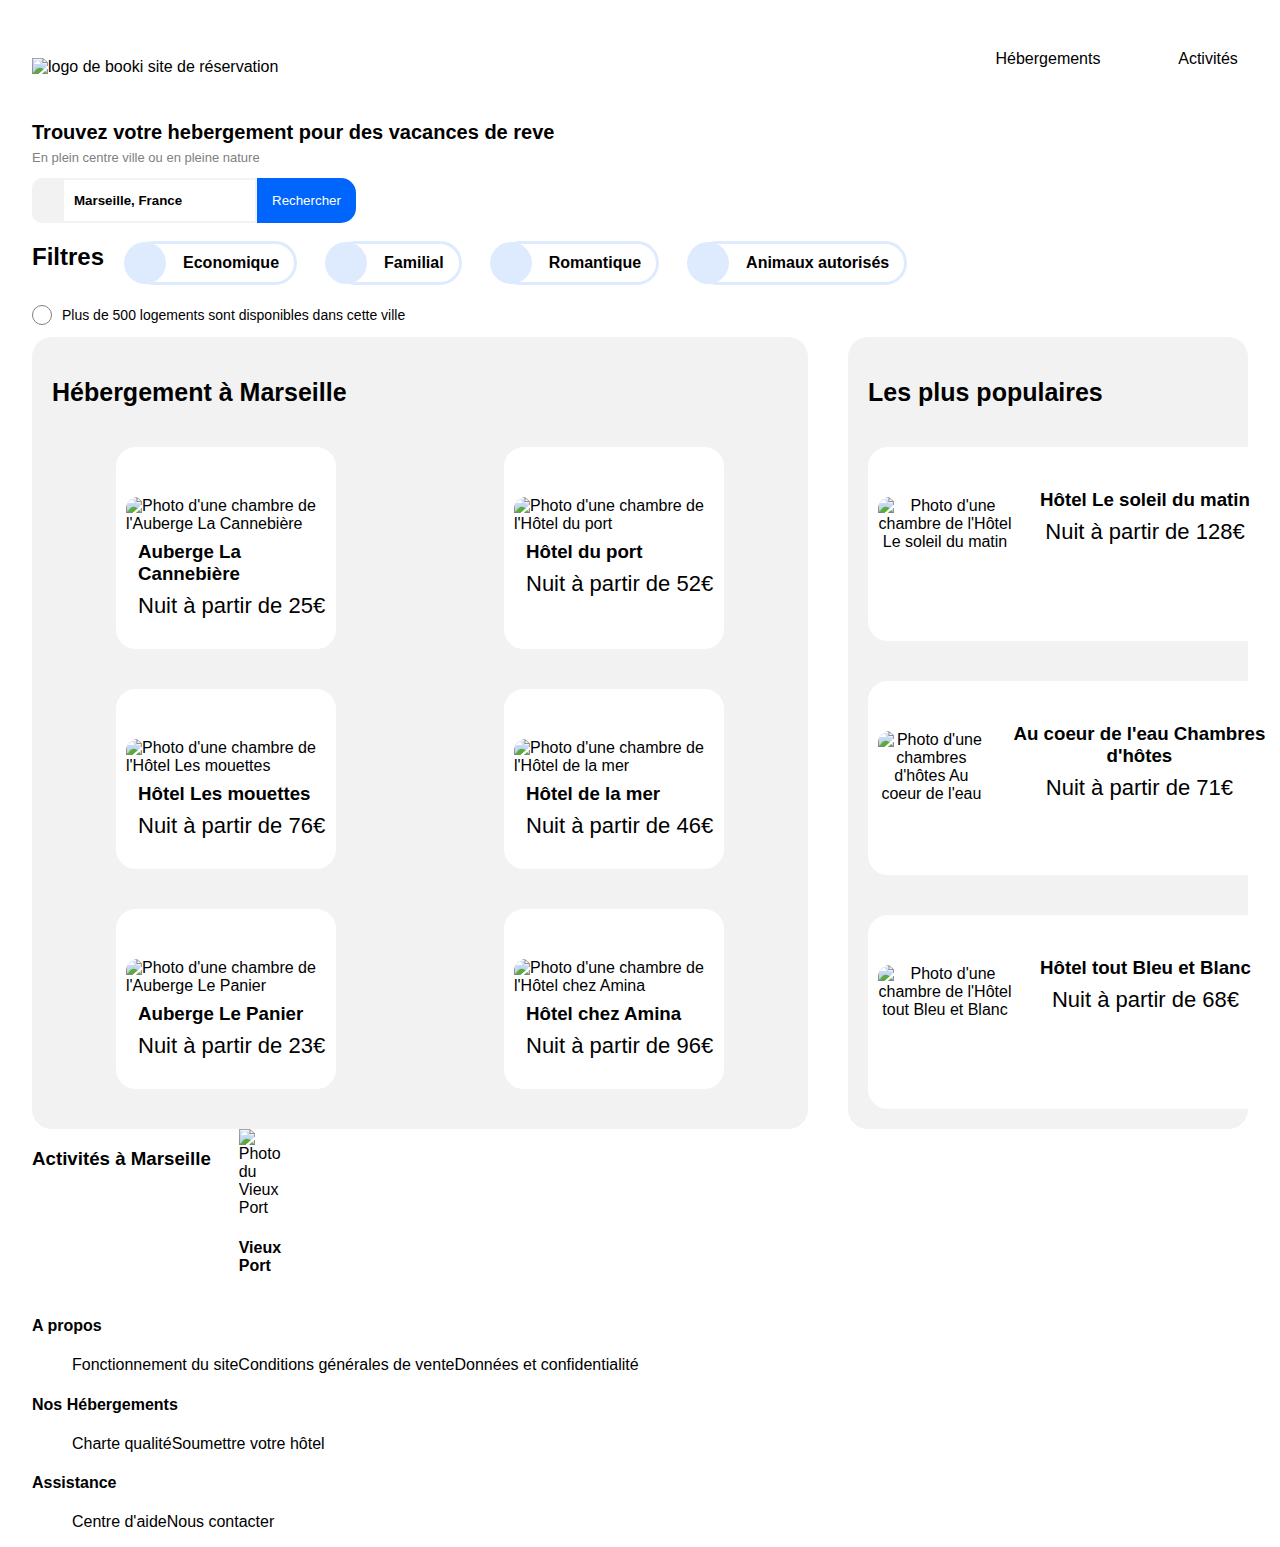
==== index.html @ a5d2e439 "changement couleurs stars" ====
<!DOCTYPE html>
<html lang="fr">

<head>
	<link rel="shortcut icon" href="Images/logo/Booki@3x.png" />
	<title>Trouvez votre hébergement pour des vacances de rêve - Booky</title>
	<meta charset="utf-8" />
	<meta name="viewport" content="width=device-width, initial-scale=1.0">
	<script src="https://kit.fontawesome.com/d1e7c2a7c9.js" crossorigin="anonymous"></script>
	<link rel="stylesheet" href="./normalize.css">
	<link rel="stylesheet" href="./styles.css">
</head>

<body>
	<header>
		<div class="containerLogoNav">
			<img src="./Images/logo/Booki@3x.png" alt="logo de booki site de réservation" />
			<!-- NAV -->
			<nav class="nav">
				<ul>
					<li><a href="#SectionHebergementMarseille">Hébergements</a></li>
					<li><a href="#activiteMarseille">Activités</a></li>
				</ul>
			</nav>
		</div>

		<h1>Trouvez votre hebergement pour des vacances de reve</h1>
		<p>En plein centre ville ou en pleine nature</p>

		<!-- BARRE DE RECHERCHE -->
		<!-- container barre de recherche -->
		<form id="containerSearchBar" method="post" action="traitement.php">
			<!--  logo localisation -->
			<div id="containerSearchBar__logoLocation">
				<i class="fa-solid fa-location-dot"></i>
			</div>
			<!--  zone de saisie recherche -->
			<input id="containerSearchBar__locationInput" type="search" name="saisieLocalisation"
				placeholder="Marseille, France" size="20" maxlength="99" />
			<!--  bouton envoi -->
			<input id="containerSearchBar__searchButton" type="submit" value="Rechercher" />
			<!--  bouton envoi RESPONSIVE   -->
			<div id="containerSearchMobile">
				<input id="containerSearchMobile__searchButtonMobile" type="submit" value="" />
				<div id="containerSearchMobile__searchLogoButtonMobile">
					<i class="fa-solid fa-magnifying-glass"></i>
				</div>
			</div>
		</form>
	</header>

	<main>
		<aside>

			<!--  FILTRES   -->
			<div id="aside__ContainerHeadingFilters">
				<h2>Filtres</h2>
				<div id="aside__Filters">
					<div class="aside__Filters__ContainerFilter">
						<p>Economique</p>
						<div class="aside__Filters__ContainerFilter__ContainerIcone">
							<i class="fa-solid fa-money-bill-wave"></i>
						</div>
					</div>
					<div class="aside__Filters__ContainerFilter">
						<p>Familial</p>
						<div class="aside__Filters__ContainerFilter__ContainerIcone">
							<i class="fa-solid fa-child"></i>
						</div>
					</div>
					<div class="aside__Filters__ContainerFilter">
						<p>Romantique</p>
						<div class="aside__Filters__ContainerFilter__ContainerIcone">
							<i class="fa-solid fa-heart"></i>
						</div>
					</div>
					<div class="aside__Filters__ContainerFilter">
						<p>Animaux autorisés</p>
						<div class="aside__Filters__ContainerFilter__ContainerIcone">
							<i class="fa-solid fa-dog"></i>
						</div>
					</div>
				</div>
			</div>

			<!--  INFORMATION   -->
			<div id="aside__Information">
				<div id="aside__Information__ContainairInformationIcon">
					<i class="fa-solid fa-info"></i>
				</div>
				<P>Plus de 500 logements sont disponibles dans cette ville</P>
			</div>
		</aside>

		<!-- CONTAINER HEBERGEMENT A MARSEILLE + PLUS POPULAIRES  -->

		<div id="ContainerHebergementMarseillePlusPopulaires">

			<!--  SECTION HEBERGEMENT A MARSEILLE   -->
			<section id="SectionHebergementMarseille">
				<h2>Hébergement à Marseille</h2>

				<!--  CARDS   -->
				<div id="ContainerHebergementMarseille">
					<a href="#" class="cardHebergementMarseille">
						<img src="Images/hebergements/4_small/marcus-loke-WQJvWU_HZFo-unsplash.jpg"
							alt="Photo d'une chambre de l'Auberge La Cannebière">
						<h3 class="cardHebergementMarseille__heading">Auberge La Cannebière</h3>
						<p class="cardHebergementMarseille__paragraph">Nuit à partir de <strong>25€</strong></p>
						<div class="cardHebergementMarseille__containerStars">
							<div class="starsBlue">
								<i class="fa-solid fa-star"></i>
								<i class="fa-solid fa-star"></i>
								<i class="fa-solid fa-star"></i>
								<i class="fa-solid fa-star"></i>
							</div>
							<div class="starsGrey">
								<i class="fa-solid fa-star"></i>
							</div>
						</div>
					</a>

					<a href="#" class="cardHebergementMarseille">
						<img src="Images/hebergements/4_small/fred-kleber-gTbaxaVLvsg-unsplash.jpg"
							alt="Photo d'une chambre de l'Hôtel du port">
						<h3 class="cardHebergementMarseille__heading">Hôtel du port</h3>
						<p class="cardHebergementMarseille__paragraph">Nuit à partir de <strong>52€</strong></p>
						<div class="cardHebergementMarseille__containerStars">
							<div class="starsBlue">
								<i class="fa-solid fa-star"></i>
								<i class="fa-solid fa-star"></i>
								<i class="fa-solid fa-star"></i>
								<i class="fa-solid fa-star"></i>
							</div>
							<div class="starsGrey">
								<i class="fa-solid fa-star"></i>
							</div>
						</div>
					</a>
					<a href="#" class="cardHebergementMarseille">
						<img src="Images/hebergements/4_small/reisetopia-B8WIgxA_PFU-unsplash.jpg"
							alt="Photo d'une chambre de l'Hôtel Les mouettes">
						<h3 class="cardHebergementMarseille__heading">Hôtel Les mouettes</h3>
						<p class="cardHebergementMarseille__paragraph">Nuit à partir de <strong>76€</strong></p>
						<div class="cardHebergementMarseille__containerStars">
							<div class="starsBlue">
								<i class="fa-solid fa-star"></i>
								<i class="fa-solid fa-star"></i>
								<i class="fa-solid fa-star"></i>
								<i class="fa-solid fa-star"></i>
							</div>
							<div class="starsGrey">
								<i class="fa-solid fa-star"></i>
							</div>
						</div>
					</a>

					<a href="#" class="cardHebergementMarseille">
						<img src="Images/hebergements/4_small/annie-spratt-Eg1qcIitAuA-unsplash.jpg"
							alt="Photo d'une chambre de l'Hôtel de la mer">
						<h3 class="cardHebergementMarseille__heading">Hôtel de la mer</h3>
						<p class="cardHebergementMarseille__paragraph">Nuit à partir de <strong>46€</strong></p>
						<div class="cardHebergementMarseille__containerStars">
							<div class="starsBlue">
								<i class="fa-solid fa-star"></i>
								<i class="fa-solid fa-star"></i>
								<i class="fa-solid fa-star"></i>
								<i class="fa-solid fa-star"></i>
							</div>
							<div class="starsGrey">
								<i class="fa-solid fa-star"></i>
							</div>
						</div>
					</a>

					<a href="#" class="cardHebergementMarseille">
						<img src="Images/hebergements/4_small/nicate-lee-kT-ZyaiwBe0-unsplash.jpg"
							alt="Photo d'une chambre de l'Auberge Le Panier">
						<h3 class="cardHebergementMarseille__heading">Auberge Le Panier</h3>
						<p class="cardHebergementMarseille__paragraph">Nuit à partir de <strong>23€</strong></p>
						<div class="cardHebergementMarseille__containerStars">
							<div class="starsBlue">
								<i class="fa-solid fa-star"></i>
								<i class="fa-solid fa-star"></i>
								<i class="fa-solid fa-star"></i>
								<i class="fa-solid fa-star"></i>
							</div>
							<div class="starsGrey">
								<i class="fa-solid fa-star"></i>
							</div>
						</div>
					</a>

					<a href="#" class="cardHebergementMarseille">
						<img src="Images/hebergements/4_small/febrian-zakaria-M6S1WvfW68A-unsplash.jpg"
							alt="Photo d'une chambre de l'Hôtel chez Amina">
						<h3 class="cardHebergementMarseille__heading">Hôtel chez Amina</h3>
						<p class="cardHebergementMarseille__paragraph">Nuit à partir de <strong>96€</strong></p>
						<div class="cardHebergementMarseille__containerStars">
							<div class="starsBlue">
								<i class="fa-solid fa-star"></i>
								<i class="fa-solid fa-star"></i>
								<i class="fa-solid fa-star"></i>
								<i class="fa-solid fa-star"></i>
							</div>
							<div class="starsGrey">
								<i class="fa-solid fa-star"></i>
							</div>
						</div>
					</a>
				</div>
			</section>
			<!--  SECTION LES PLUS POPULAIRES   -->
			<section id="SectionPlusPopulaires">
				<h2>Les plus populaires</h2>
				<i class="fa-solid fa-chart-line-up"></i>

				<div id="ContainerPlusPopulaires">
					<a href="#" class="cardPlusPopulaires">
						<img src="Images/hebergements/4_small/emile-guillemot-Bj_rcSC5XfE-unsplash.jpg"
							alt="Photo d'une chambre de l'Hôtel Le soleil du matin">
						<div class="ContainerHeaderParagraphStars">
							<h3 class="cardPlusPopulaires__heading">Hôtel Le soleil du matin</h3>
							<p class="cardPlusPopulaires__paragraph">Nuit à partir de <strong>128€</strong></p>
							<div class="cardHebergementMarseille__containerStars">
								<div class="starsBlue">
									<i class="fa-solid fa-star"></i>
									<i class="fa-solid fa-star"></i>
									<i class="fa-solid fa-star"></i>
									<i class="fa-solid fa-star"></i>
								</div>
								<div class="starsGrey">
									<i class="fa-solid fa-star"></i>
								</div>
							</div>
						</div>
					</a>

					<a href="#" class="cardPlusPopulaires">
						<img src="Images/hebergements/4_small/aw-creative-VGs8z60yT2c-unsplash.jpg"
							alt="Photo d'une chambres d'hôtes Au coeur de l'eau ">
						<div class="ContainerHeaderParagraphStars">
							<h3 class="cardPlusPopulaires__heading">Au coeur de l'eau Chambres d'hôtes</h3>
							<p class="cardPlusPopulaires__paragraph">Nuit à partir de <strong>71€</strong></p>
							<div class="cardHebergementMarseille__containerStars">
								<div class="starsBlue">
									<i class="fa-solid fa-star"></i>
									<i class="fa-solid fa-star"></i>
									<i class="fa-solid fa-star"></i>
									<i class="fa-solid fa-star"></i>
								</div>
								<div class="starsGrey">
									<i class="fa-solid fa-star"></i>
								</div>
							</div>
						</div>
					</a>


					<a href="#" class="cardPlusPopulaires">
						<img src="Images/hebergements/4_small/febrian-zakaria-sjvU0THccQA-unsplash.jpg"
							alt="Photo d'une chambre de l'Hôtel tout Bleu et Blanc">
						<div class="ContainerHeaderParagraphStars">
							<h3 class="cardPlusPopulaires__heading">Hôtel tout Bleu et Blanc</h3>
							<p class="cardPlusPopulaires__paragraph">Nuit à partir de <strong>68€</strong></p>
							<div class="cardHebergementMarseille__containerStars">
								<div class="starsBlue">
									<i class="fa-solid fa-star"></i>
									<i class="fa-solid fa-star"></i>
									<i class="fa-solid fa-star"></i>
									<i class="fa-solid fa-star"></i>
								</div>
								<div class="starsGrey">
									<i class="fa-solid fa-star"></i>
								</div>
							</div>
						</div>
					</a>
				</div>
			</section>
		</div>

		<!--  SECTION ACTIVITE MARSEILLE   -->

		<section id="activiteMarseille">
			<h3>Activités à Marseille</h3>

			<div class="cardActiviteMarseille cardActiviteMarseille__vieuxPort">
				<img src="Images/activites/4_small/reno-laithienne-QUgJhdY5Fyk-unsplash.jpg" alt="Photo du Vieux Port">
				<h4>Vieux Port</h4>
			</div>
			<!-- 
			<div class="cardActiviteMarseille cardActiviteMarseille__FortDePomegues">
				<img src="Images/activites/4_small/paul-hermann-QFTrLdQIRhI-unsplash.jpg"alt="Photo du Fort de Pomègues">
				<h4>Fort de Pomègues</h4>
			</div>
			<div class="cardActiviteMarseille cardActiviteMarseille__ilesDuFrioul">
				<img src="Images/activites/4_small/kevin-hikari-rV_Qd1l-VXg-unsplash.jpg" alt="Photo des Îles du Frioul">
				<h4>Îles du Frioul</h4>
			</div>	
			<div class="cardActiviteMarseille cardActiviteMarseille__ParcNationalDesCalanques">
				<img src="Images/activites/4_small/kilyan-sockalingum-NR8-cBCN3aI-unsplash.jpg"alt="Parc National des Calanques">
				<h4>Parc National des Calanques</h4>
			</div>
			<div class="cardActiviteMarseille cardActiviteMarseille__NotreDameDeLaGarde">
				<img src="Images/activites/4_small/florian-wehde-xW9e8gdotxI-unsplash.jpg" alt="Photo de Notre-Dame-de-la-Garde">
				<h4>Notre-Dame-de-la-Garde</h4>
			</div>
			<div class="cardActiviteMarseille cardActiviteMarseille__ParcLonchamp">
				<img src="Images/activites/4_small/lena-paulin-wH2-EJoDcV0-unsplash.jpg" alt="Photo du Parc Longchamp">
				<h4>Parc Longchamp</h4>
			</div>
			 -->
		</section>
	</main>
	<footer>
		<h4>A propos</h4>
		<ul>
			<li>Fonctionnement du site</li>
			<li>Conditions générales de vente</li>
			<li>Données et confidentialité</li>
		</ul>
		<h4>Nos Hébergements</h4>
		<ul>
			<li>Charte qualité</li>
			<li>Soumettre votre hôtel</li>
		</ul>
		<h4>Assistance</h4>
		<ul>
			<li>Centre d'aide</li>
			<li>Nous contacter</li>
		</ul>
	</footer>

</body>

</html>
---- styles.css ----
* {
  box-sizing: border-box;
  /* box-sizing est appliqué à tous les éléments */
}

@import url("https://fonts.googleapis.com/css2?family=Raleway:ital,wght@0,100;0,200;0,300;0,400;0,500;0,600;0,700;0,800;0,900;1,100;1,200;1,300;1,400;1,500;1,600;1,700;1,800;1,900&display=swap");
/* font-family: 'Raleway', sans-serif; 
      font-weight: 200*/


body {
  font-family: "Raleway", sans-serif;
  font-weight: 100;
  max-width: 95%;
  margin-left:auto;
  margin-right: auto;

}

input::placeholder {
  font-family: "Raleway", sans-serif;
  color: black;
  opacity: 1;
}

.starsBlue{
  color: #0065fc;
}

.starsGrey{
  color: #cac8c8;
  margin-left: 6px;
}

/*HEADER LOGO NAV */

.containerLogoNav {
  display: flex;
  justify-content: space-between;
}

.containerLogoNav img {
  height: 50px;
  margin-top: 50px;
}

ul {
  display: flex;
  height: 20%;
  list-style: none;
  margin-top: 0px;
  margin-right: -40px;
}

a {
    outline: none;
    text-decoration: none; 
    font-size: 16px;
    padding-top: 40px;
    width: 160px;
    text-align: center;
    border: solid 2px white;
    color: black;
    display: block;
}

.nav a:hover {
  color: #0065fc;
  border-top: solid 2px #0065fc;
}

/* HEADER HEADING PARAGRAPH */

header h1 {
  font-size: 20px;
}

header p {
  font-size: 13px;
  color: grey;
  margin-top: -8px;
}

/* HEADER SEARCH BAR LOCATION */

#containerSearchBar {
  display: flex;
}

#containerSearchBar__logoLocation {
  background-color: #f2f2f2;
  text-align: center;
  padding: 15px;
  border-radius: 10px 0 0 10px;
}

#containerSearchBar__locationInput {
  border: #f2f2f2 solid 2px;
  padding-left: 10px;
  font-weight: bold;
}

#containerSearchBar__searchButton {
  background-color: #0065fc;
  border: #0065fc;
  color: white;
  padding: 15px;
  border-radius: 0 15px 15px 0;
}

#containerSearchMobile {
  display: none;
}

/* FILTRES (ASIDE)  */

#aside__ContainerHeadingFilters {
  display: flex;
  flex-direction: row;
  align-items: top;
}

#aside h2 {
  font-size: 20px;
  margin-top: 30px;
}

#aside__Filters {
  display: flex;
  align-items: center;
  margin-top: 10px;
  flex-wrap: wrap;
}

.aside__Filters__ContainerFilter {
  display: flex;
  align-items: center;
  padding-left: 20px;
  position: relative;
}

.aside__Filters__ContainerFilter p:hover {
  background-color: #deebff;
  }
  

.aside__Filters__ContainerFilter p {
  border: solid 3px rgb(222, 235, 255);
  padding: 10px 15px 10px 48px;
  border-radius: 25px;
  font-weight: 600;
  margin: 8px;
}

.aside__Filters__ContainerFilter__ContainerIcone {
  background-color: #deebff;
  border-radius: 50%;
  width: 42px;
  height: 42px;
  position: absolute;
  display: flex;
  align-items: center;
  justify-content: center;
}

.aside__Filters__ContainerFilter__ContainerIcone i {
  color: #0065fc;
}

/* ASIDE INFORMATION */

#aside__Information {
  display: flex;
  align-items: center;
}

#aside__Information__ContainairInformationIcon {
  border: solid 1px grey;
  border-radius: 50%;
  width: 20px;
  height: 20px;
  display: flex;
  align-items: center;
  justify-content: center;
  margin-right: 10px;
}

#aside__Information__ContainairInformationIcon i {
  font-size: 12px;
  color: #0065fc;
}

#aside__Information p {
  font-size: 14px;
  color: black;
  font-weight: 400;
}

/* CONTAINER HEBERGEMENT A MARSEILLE + PLUS POPULAIRES */

#ContainerHebergementMarseillePlusPopulaires {
  display: flex;
}

/* HEBERGEMENT A MARSEILLE (SECTION) */

#SectionHebergementMarseille {
  background-color: #f2f2f2;
  border-radius: 20px;
  width: 70%;

}

#ContainerHebergementMarseille {
  display: flex;
  flex-wrap: wrap;
  justify-content: space-around;

}

#SectionHebergementMarseille h2 {
  font-size: 25px;
  padding: 20px 0 0 20px;
}

.cardHebergementMarseille {
  width: 220px;
  border-radius: 20px;
  object-fit: cover;
  background-color: white;
  margin: 20px;
  text-align: left;
}

.cardHebergementMarseille img {
  height: 110px;
  width: 100%;
  object-fit: cover;
  border-radius: 20px 20px 0 0;
  padding: 8px;
}

.cardHebergementMarseille__heading {
  margin: 0 0 0 20px;
}

.cardHebergementMarseille p {
  margin: 8px 0 8px 20px;
  font-size: 22px;
}

.cardHebergementMarseille__containerStars {
  display: flex;
  flex-direction: row;
  padding-bottom: 20px;
  margin-left: 20px;
  font-size: 20px;
}

/* LES PLUS POPULAIRES (SECTION) */

#SectionPlusPopulaires {
  background-color: #f2f2f2;
  border-radius: 20px;
  width: 30%;
  min-width: 400px;
  margin-left: 40px;
}

#ContainerPlusPopulaires {
  display: flex;
  flex-direction: column;
  justify-content: space-around;
}

#SectionPlusPopulaires h2 {
  font-size: 25px;
  padding: 20px 0 0 20px;
}

.cardPlusPopulaires {
  width: 400px;
  border-radius: 20px;
  object-fit: cover;
  background-color: white;
  margin: 20px;
  display: flex;
}

.cardPlusPopulaires img {
  height: 150px;
  width: 150px;
  object-fit: cover;
  border-radius: 20px 0 0 20px;
  padding: 8px;
}

.cardPlusPopulaires__heading {
  margin: 0 0 0 20px;
}

.cardPlusPopulaires p {
  margin: 8px 0 8px 20px;
  font-size: 22px;
}

.cardPlusPopulaires__containerStars {
  padding-bottom: 20px;
  margin-left: 20px;
  font-size: 20px;
}

/* ACTIVITE MARSEILLE (SECTION) */

#activiteMarseille {
  width: 100%;
  display: grid;
  grid-template-columns: 17% 4% 17% 4% 17% 4% 17%;
  grid-template-rows: 13% 27% 8% 4% 8% 8% 20% 11%;
}

.cardActiviteMarseille {
  border-radius: 20px;
  object-fit: cover;
  width: 100%;
}

#activiteMarseille h3{
 
}

.cardActiviteMarseille__vieuxPort img{
 
}

.cardActiviteMarseille__vieuxPort h3{
  grid-column: 1/2;
  grid-row: 8/9;
}

.cardActiviteMarseille__FortDePomegues  img {
  grid-column: 3/4;
  grid-row: 2/4;
}

.cardActiviteMarseille__FortDePomegues  h3 {
  grid-column: 3/4;
  grid-row: 4/6;
}

.cardActiviteMarseille__ilesDuFrioul img {
  grid-column: 3/4;
  grid-row: 7/8;
}

.cardActiviteMarseille__ilesDuFrioul h3 {
  grid-column: 3/4;
  grid-row: 8/9;
}


.cardActiviteMarseille__ParcNationalDesCalanques img {
  grid-column: 5/6;
  grid-row: 2/8;
}

.cardActiviteMarseille__ParcNationalDesCalanques h3 {
  grid-column: 5/6;
  grid-row: 8/9;
}

.cardActiviteMarseille__NotreDameDeLaGarde img {
  grid-column: 7/8;
  grid-row: 2/3;
}

.cardActiviteMarseille__NotreDameDeLaGarde h3 {
  grid-column: 7/8;
  grid-row: 3/4;
}

.cardActiviteMarseille__ParcLonchamp img {
  grid-column: 7/8;
  grid-row: 6/8;
}

.cardActiviteMarseille__ParcLonchamp img {
  grid-column: 7/8;
  grid-row: 8/9;
}



/* Sur tous types d'écran, quand la largeur de la fenêtre est comprise entre 768px et 992px (tablette) */
/*  @media all and (min-width: 768px) and (max-width: 992px) */

/* Sur les écrans, quand la largeur de la fenêtre fait au maximum 767px (telephone portable)*/

/* RESPONSIVE MOBILE */

@media screen and (max-width: 767px) {
  body {
    margin: 30px;
  }

  /* HEADER LOGO NAV MOBILE RESPONSIVE */
  .containerLogoNav {
    flex-direction: column;
  }

  .containerLogoNav img {
    width: 200px;
    align-self: center;
  }

  ul {
  padding: 0;
  margin-left: -10%;
 
  }

  .nav li {
    width: 50%;
  }

  .nav a {
    width: 100%;
    font-size: 130%;
    border-top: white;
    border-bottom: solid 3px #f2f2f2;
    padding-bottom: 20px;

  }

  .nav a:hover {
    border-top: white;
    border-bottom: solid 3px #0065fc;
  }

  /* HEADER HEADING PARAGRAPH MOBILE RESPONSIVE */

  header h1 {
    font-size: 220%;
  }

  header p {
    font-size: 165%;
    color: grey;
    margin-top: -8px;
  }

  /* HEADER SEARCH BAR LOCATION MOBILE RESPONSIVE*/

  #containerSearchBar__searchButton {
    display: none;
  }

  #containerSearchMobile {
    display: flex;
    position: relative;
    align-items: center;
    justify-content: center;
    margin-left: -20px;
  }

  #containerSearchMobile__searchButtonMobile {
    width: 50px;
    height: 50px;
    background-color: #0065fc;
    border: #0065fc;
    color: white;
    border-radius: 15px;
  }

  #containerSearchMobile__searchLogoButtonMobile {
    position: absolute;
    color: white;
  }

  /* ASIDE FILTERS MOBILE RESPONSIVE */

  #aside__ContainerHeadingFilters {
    flex-direction: column;
    align-items: flex-start;
  }

  #aside__Heading {
    margin-bottom: 5px;
    margin-top: 30px;
  }

  #aside__Filters {
    margin-left: -20px;
    margin-top: 0;
  }
  .aside__Filters__ContainerFilter p {
    margin: 8px 0;
  }
}
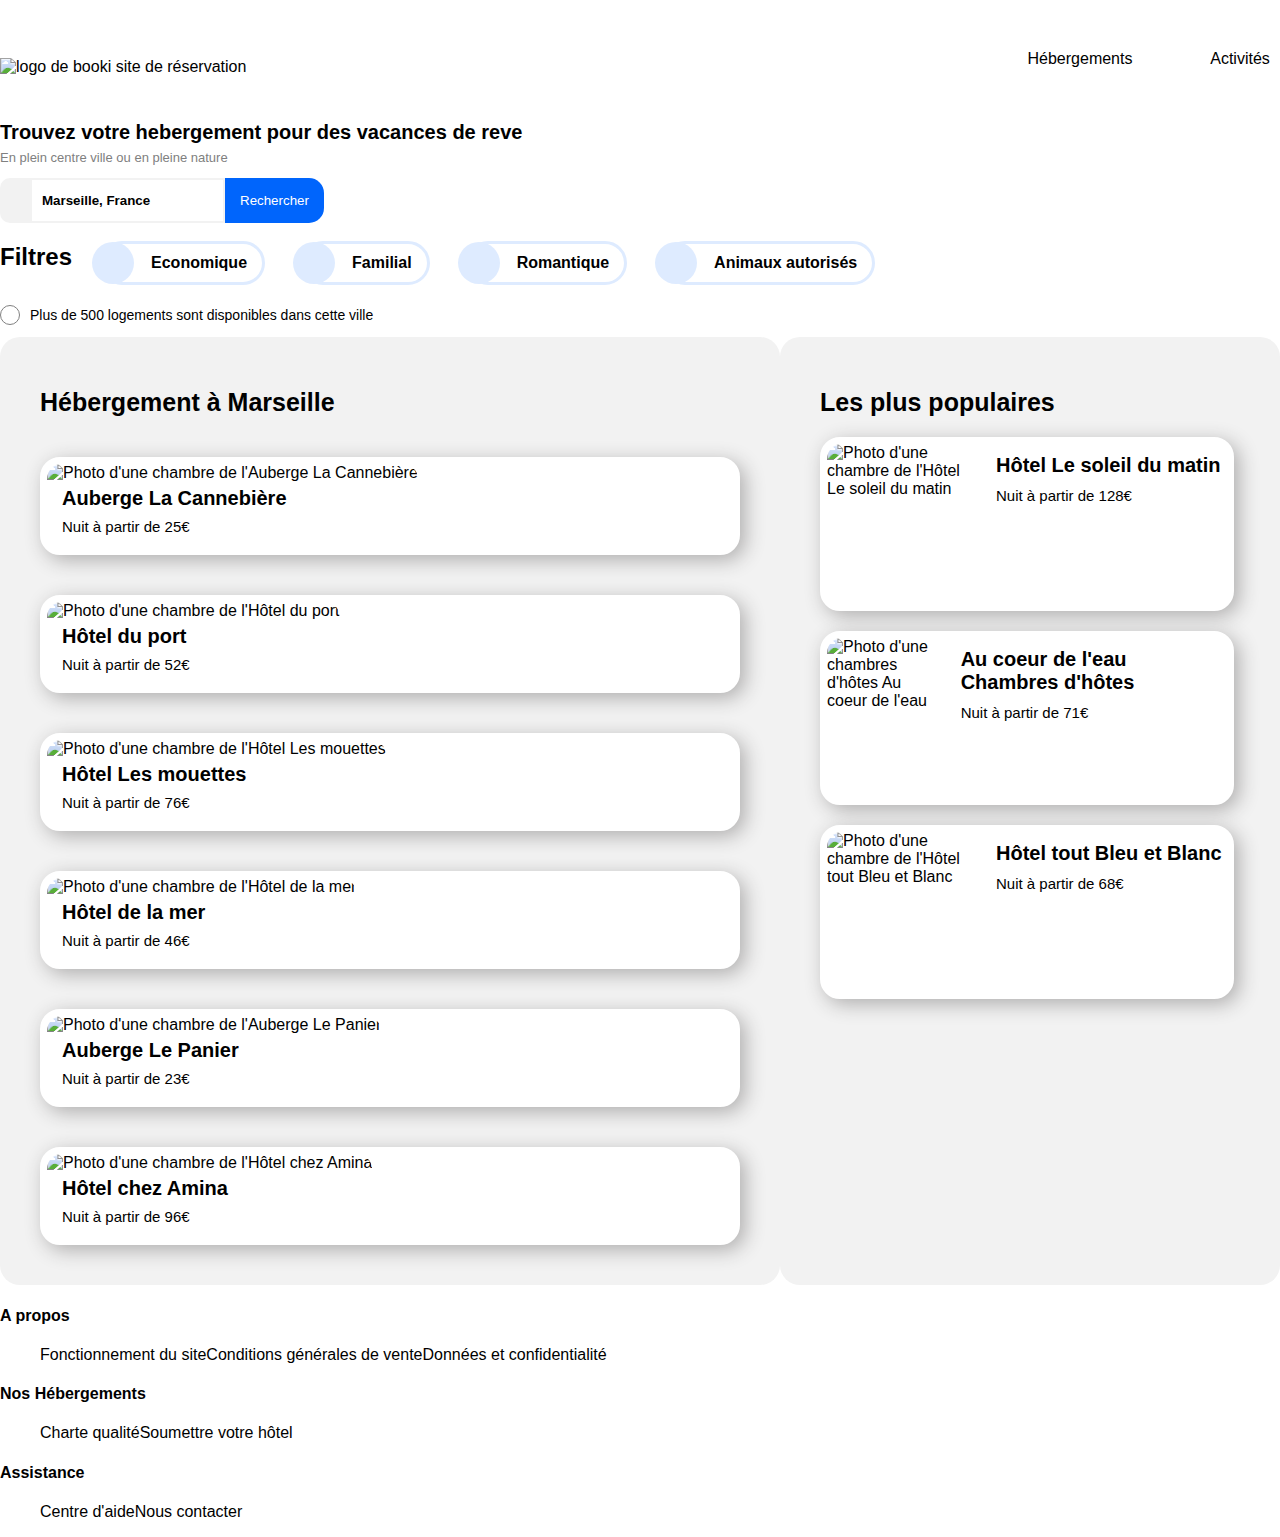
==== commit e0c6f98d: "reglage responsive sections et cards" ====
--- a/index.html
+++ b/index.html
@@ -222,7 +222,7 @@
 						<div class="ContainerHeaderParagraphStars">
 							<h3 class="cardPlusPopulaires__heading">Hôtel Le soleil du matin</h3>
 							<p class="cardPlusPopulaires__paragraph">Nuit à partir de <strong>128€</strong></p>
-							<div class="cardHebergementMarseille__containerStars">
+							<div class="cardPlusPopulaires__containerStars">
 								<div class="starsBlue">
 									<i class="fa-solid fa-star"></i>
 									<i class="fa-solid fa-star"></i>
@@ -242,7 +242,7 @@
 						<div class="ContainerHeaderParagraphStars">
 							<h3 class="cardPlusPopulaires__heading">Au coeur de l'eau Chambres d'hôtes</h3>
 							<p class="cardPlusPopulaires__paragraph">Nuit à partir de <strong>71€</strong></p>
-							<div class="cardHebergementMarseille__containerStars">
+							<div class="cardPlusPopulaires__containerStars">
 								<div class="starsBlue">
 									<i class="fa-solid fa-star"></i>
 									<i class="fa-solid fa-star"></i>
@@ -263,7 +263,7 @@
 						<div class="ContainerHeaderParagraphStars">
 							<h3 class="cardPlusPopulaires__heading">Hôtel tout Bleu et Blanc</h3>
 							<p class="cardPlusPopulaires__paragraph">Nuit à partir de <strong>68€</strong></p>
-							<div class="cardHebergementMarseille__containerStars">
+							<div class="cardPlusPopulaires__containerStars">
 								<div class="starsBlue">
 									<i class="fa-solid fa-star"></i>
 									<i class="fa-solid fa-star"></i>
@@ -281,7 +281,7 @@
 		</div>
 
 		<!--  SECTION ACTIVITE MARSEILLE   -->
-
+	<!-- 
 		<section id="activiteMarseille">
 			<h3>Activités à Marseille</h3>
 
@@ -289,7 +289,7 @@
 				<img src="Images/activites/4_small/reno-laithienne-QUgJhdY5Fyk-unsplash.jpg" alt="Photo du Vieux Port">
 				<h4>Vieux Port</h4>
 			</div>
-			<!-- 
+		
 			<div class="cardActiviteMarseille cardActiviteMarseille__FortDePomegues">
 				<img src="Images/activites/4_small/paul-hermann-QFTrLdQIRhI-unsplash.jpg"alt="Photo du Fort de Pomègues">
 				<h4>Fort de Pomègues</h4>
--- a/styles.css
+++ b/styles.css
@@ -14,6 +14,7 @@
   max-width: 95%;
   margin-left:auto;
   margin-right: auto;
+  max-width: 1800px;
 
 }
 
@@ -208,6 +209,8 @@
   background-color: #f2f2f2;
   border-radius: 20px;
   width: 70%;
+  max-width: 1300px;
+  padding: 10px 20px 20px 20px;
 
 }
 
@@ -224,35 +227,39 @@
 }
 
 .cardHebergementMarseille {
-  width: 220px;
+  width: 40%;
+  min-width: 300px;
   border-radius: 20px;
   object-fit: cover;
   background-color: white;
   margin: 20px;
   text-align: left;
+  padding-top: 0;
+  box-shadow: 5px 5px 20px rgb(174, 173, 173);
 }
 
 .cardHebergementMarseille img {
-  height: 110px;
+  height: 150px;
   width: 100%;
   object-fit: cover;
   border-radius: 20px 20px 0 0;
-  padding: 8px;
+  padding: 5px;
 }
 
 .cardHebergementMarseille__heading {
   margin: 0 0 0 20px;
+  font-size: 20px;
 }
 
 .cardHebergementMarseille p {
   margin: 8px 0 8px 20px;
-  font-size: 22px;
+  font-size: 15px;
 }
 
 .cardHebergementMarseille__containerStars {
   display: flex;
   flex-direction: row;
-  padding-bottom: 20px;
+  padding-bottom: 10px;
   margin-left: 20px;
   font-size: 20px;
 }
@@ -263,8 +270,11 @@
   background-color: #f2f2f2;
   border-radius: 20px;
   width: 30%;
-  min-width: 400px;
+  max-width: 500px;
+  min-width: 450px; 
   margin-left: 40px;
+  padding: 10px 20px 20px 20px;
+
 }
 
 #ContainerPlusPopulaires {
@@ -279,35 +289,43 @@
 }
 
 .cardPlusPopulaires {
-  width: 400px;
+  width: 90%;
   border-radius: 20px;
   object-fit: cover;
   background-color: white;
-  margin: 20px;
-  display: flex;
+  margin: 0 20px 20px 20px;
+  display: flex;
+  padding-top: 0;
+  box-shadow: 5px 5px 20px rgb(174, 173, 173);
+  text-align: start;
 }
 
 .cardPlusPopulaires img {
-  height: 150px;
-  width: 150px;
+  height: 170px;
+  width: 40%;
   object-fit: cover;
   border-radius: 20px 0 0 20px;
-  padding: 8px;
+  padding: 5px;
+  margin: 0;
 }
 
 .cardPlusPopulaires__heading {
-  margin: 0 0 0 20px;
+  padding: 15px 10px 0 10px;
+  margin: 0;
+  font-size: 20px;
 }
 
 .cardPlusPopulaires p {
-  margin: 8px 0 8px 20px;
-  font-size: 22px;
+  padding: 10px 0 0 10px;
+  font-size: 15px;
+  margin: 0;
 }
 
 .cardPlusPopulaires__containerStars {
-  padding-bottom: 20px;
-  margin-left: 20px;
+  padding: 20px 0 0 10px;
   font-size: 20px;
+  display: flex;
+  flex-direction: row;
 }
 
 /* ACTIVITE MARSEILLE (SECTION) */
@@ -393,6 +411,12 @@
 
 /* Sur tous types d'écran, quand la largeur de la fenêtre est comprise entre 768px et 992px (tablette) */
 /*  @media all and (min-width: 768px) and (max-width: 992px) */
+/* RESPONSIVE TABLETTE */
+
+@media screen and (min-width: 768px) and (max-width: 992px) {
+
+  
+}
 
 /* Sur les écrans, quand la largeur de la fenêtre fait au maximum 767px (telephone portable)*/
 
@@ -401,6 +425,10 @@
 @media screen and (max-width: 767px) {
   body {
     margin: 30px;
+  }
+
+  #ContainerHebergementMarseillePlusPopulaires {
+    flex-direction: column-reverse;
   }
 
   /* HEADER LOGO NAV MOBILE RESPONSIVE */
@@ -497,3 +525,20 @@
     margin: 8px 0;
   }
 }
+
+ /* HEBERGEMENT A MARSEILLE MOBILE RESPONSIVE */
+ 
+ #SectionHebergementMarseille {
+  width: 100%;
+}
+
+.cardHebergementMarseille {
+  width: 100%;
+}
+
+/* LES PLUS POPULAIRES MOBILE RESPONSIVE */
+
+#SectionPlusPopulaires {
+  width: 100%;
+  margin: 0;
+}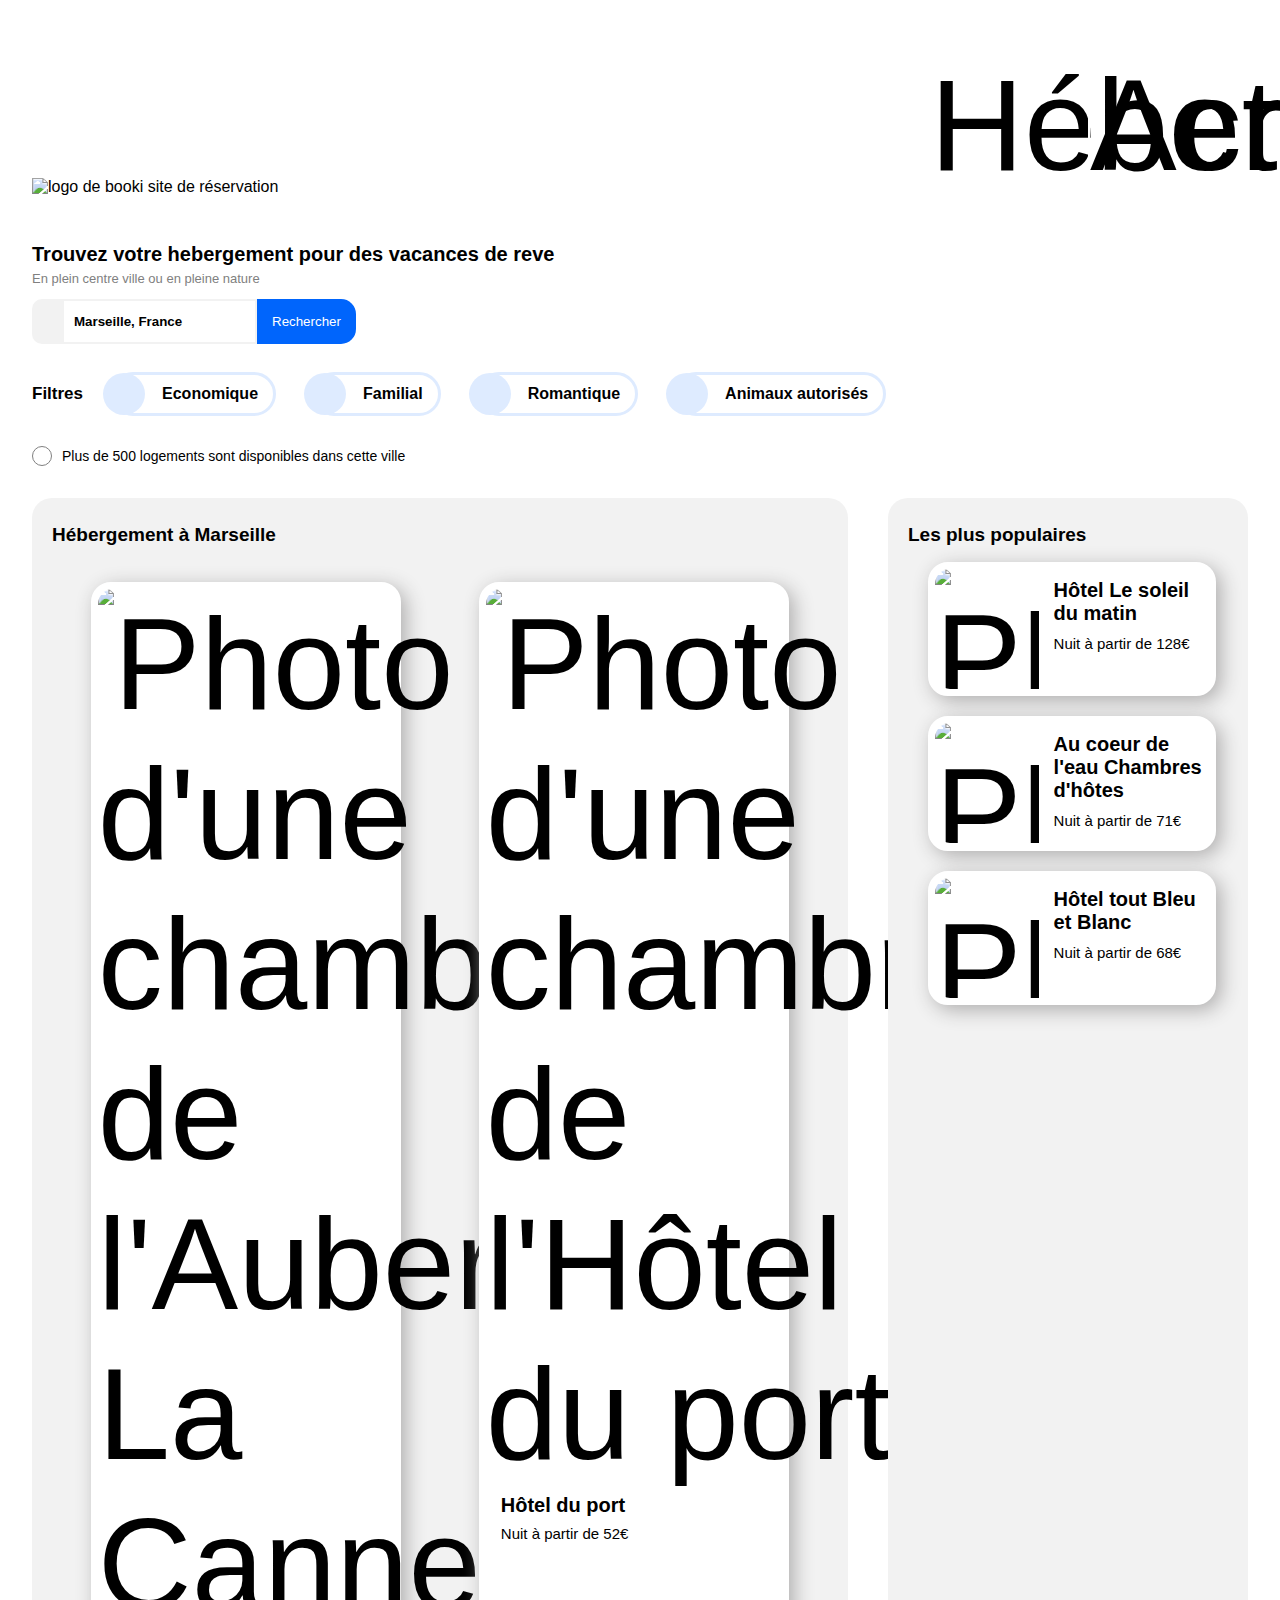
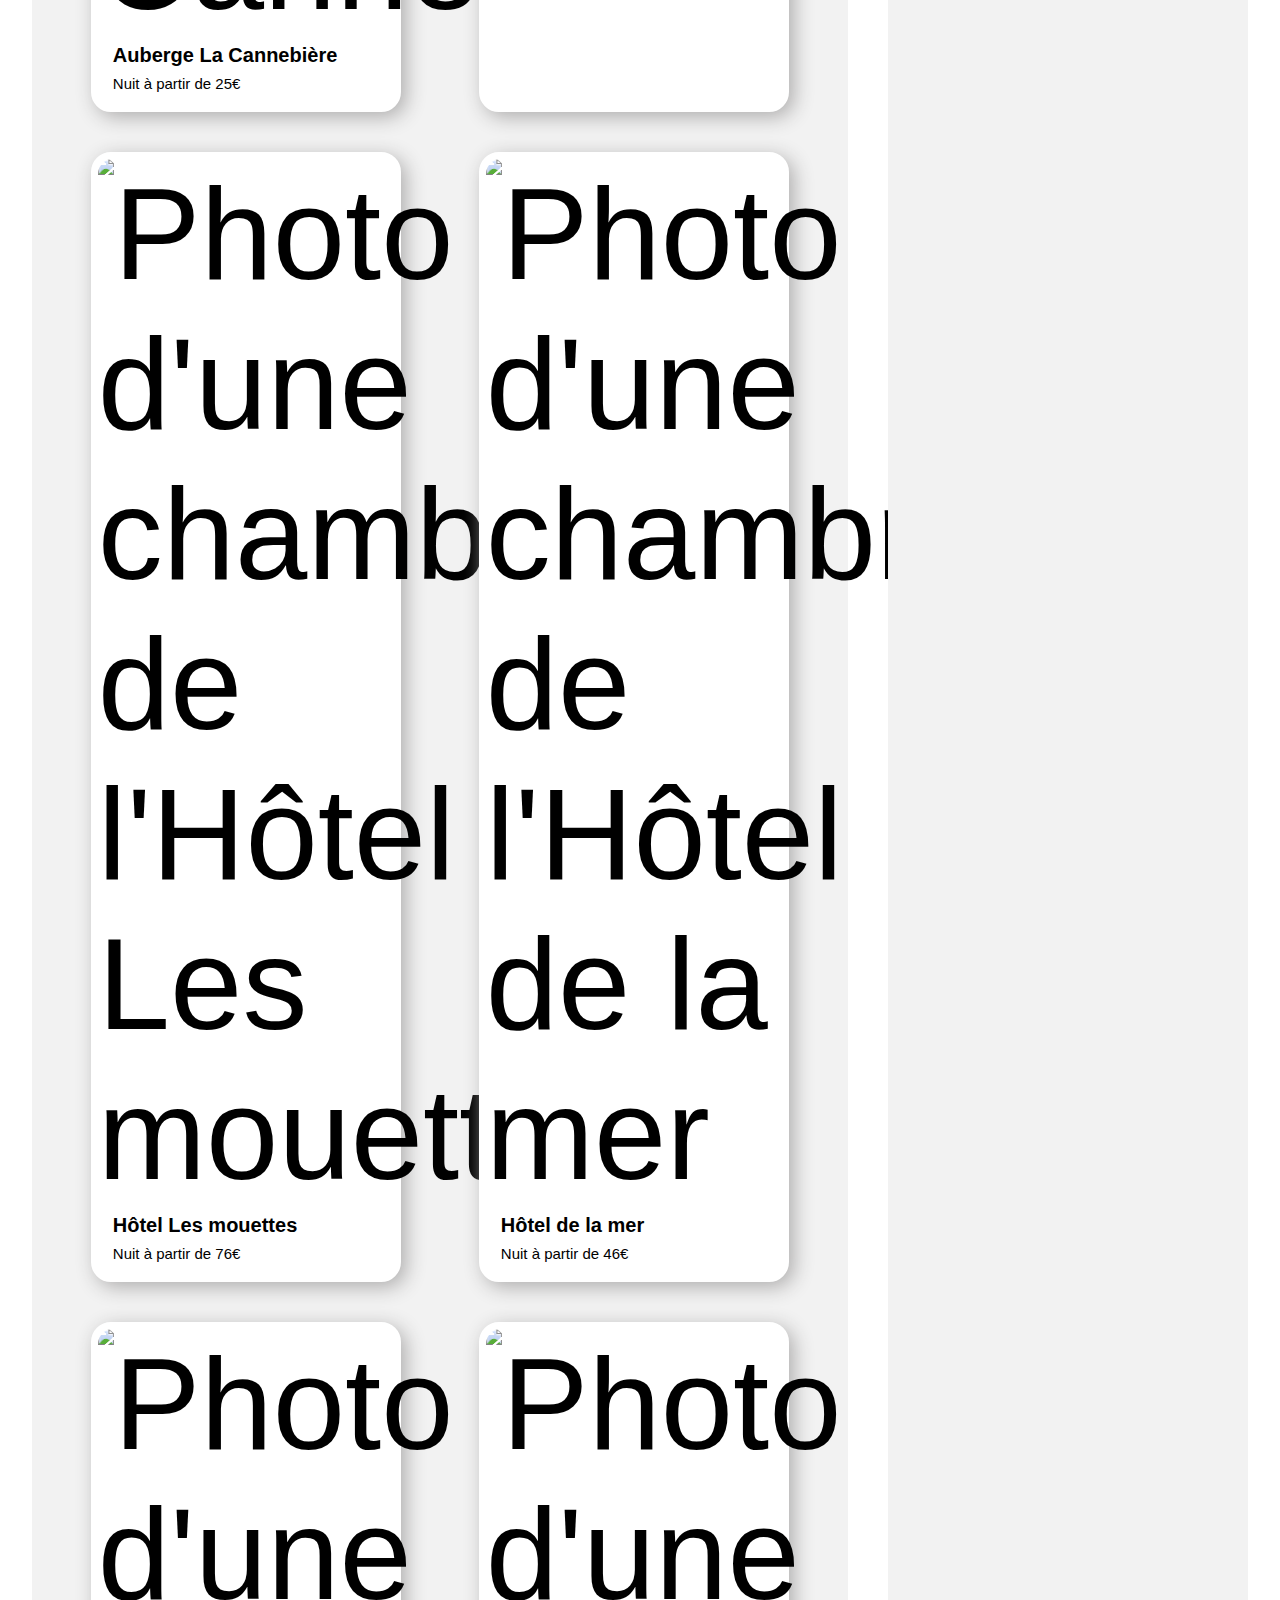
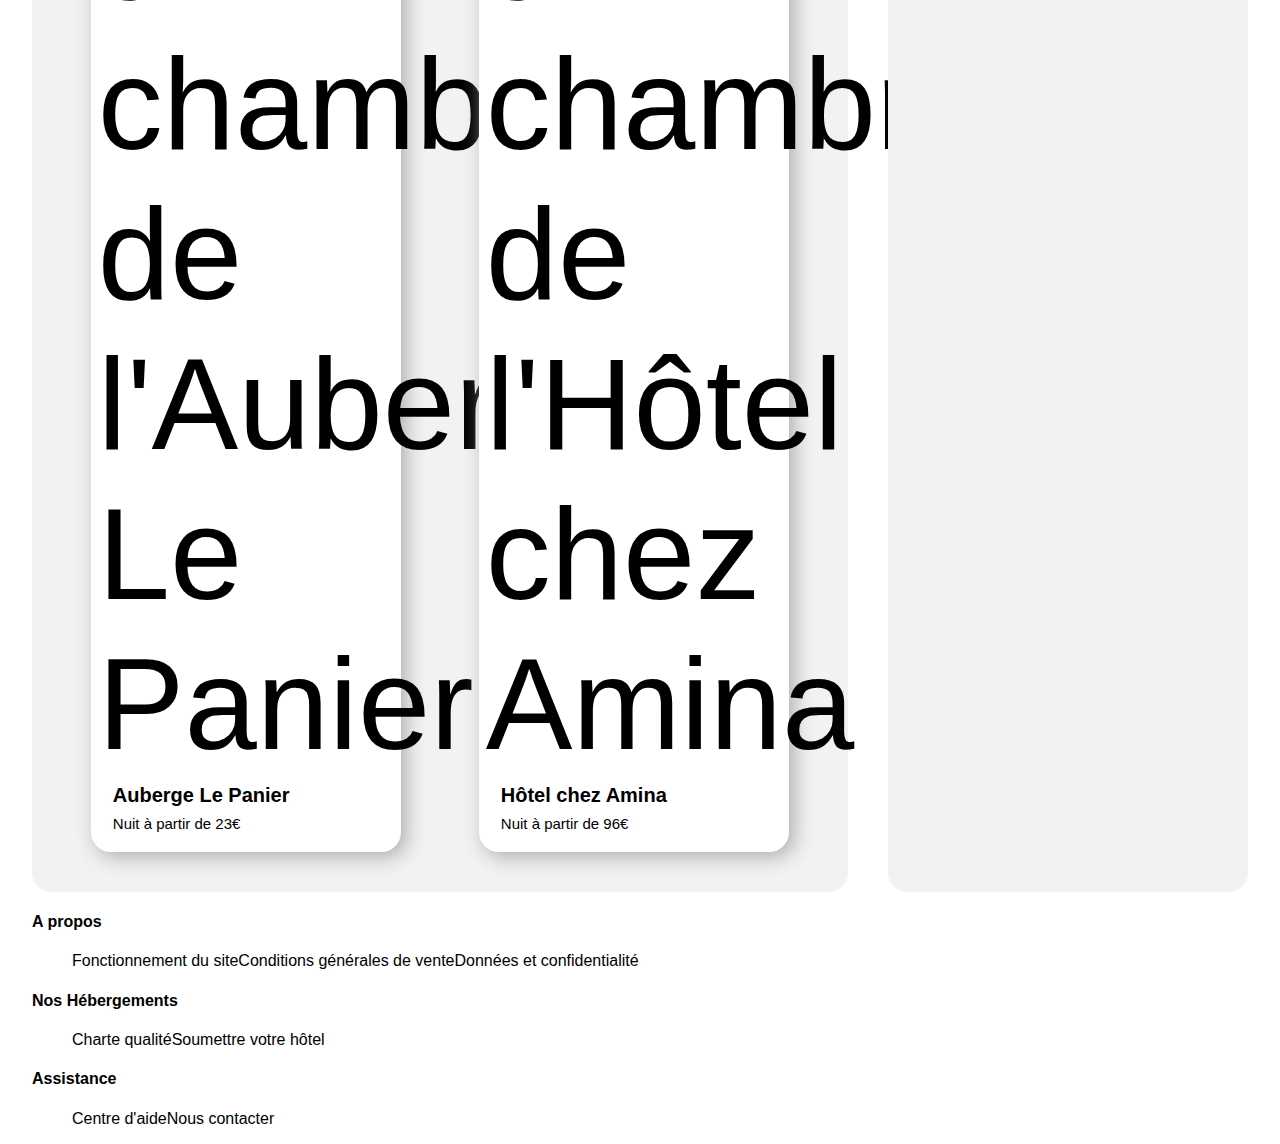
==== commit c32f98ce: "reglage responsive TABLETTE HEADER ET ASIDE" ====
--- a/index.html
+++ b/index.html
@@ -54,7 +54,7 @@
 
 			<!--  FILTRES   -->
 			<div id="aside__ContainerHeadingFilters">
-				<h2>Filtres</h2>
+				<h3>Filtres</h3>
 				<div id="aside__Filters">
 					<div class="aside__Filters__ContainerFilter">
 						<p>Economique</p>
--- a/styles.css
+++ b/styles.css
@@ -11,24 +11,27 @@
 body {
   font-family: "Raleway", sans-serif;
   font-weight: 100;
-  max-width: 95%;
-  margin-left:auto;
+  width: 95%;
+  margin-left: auto;
   margin-right: auto;
   max-width: 1800px;
 
 }
 
-input::placeholder {
-  font-family: "Raleway", sans-serif;
-  color: black;
-  opacity: 1;
-}
-
-.starsBlue{
+h2 {
+  font-size: 19px;
+}
+
+h3 {
+  font-size: 17px ;
+}
+
+
+.starsBlue {
   color: #0065fc;
 }
 
-.starsGrey{
+.starsGrey {
   color: #cac8c8;
   margin-left: 6px;
 }
@@ -41,8 +44,8 @@
 }
 
 .containerLogoNav img {
-  height: 50px;
-  margin-top: 50px;
+  height: 40px;
+  align-self:flex-end;
 }
 
 ul {
@@ -50,19 +53,18 @@
   height: 20%;
   list-style: none;
   margin-top: 0px;
-  margin-right: -40px;
 }
 
 a {
-    outline: none;
-    text-decoration: none; 
-    font-size: 16px;
-    padding-top: 40px;
-    width: 160px;
-    text-align: center;
-    border: solid 2px white;
-    color: black;
-    display: block;
+  outline: none;
+  text-decoration: none;
+  font-size: 130px;
+  padding-top: 40px;
+  width: 160px;
+  text-align: center;
+  border: solid 2px white;
+  color: black;
+  display: block;
 }
 
 .nav a:hover {
@@ -74,6 +76,7 @@
 
 header h1 {
   font-size: 20px;
+  margin-top: 25px;
 }
 
 header p {
@@ -113,23 +116,26 @@
   display: none;
 }
 
+
+input::placeholder {
+  font-family: "Raleway", sans-serif;
+  color: black;
+  opacity: 1;
+}
+
 /* FILTRES (ASIDE)  */
 
 #aside__ContainerHeadingFilters {
   display: flex;
   flex-direction: row;
-  align-items: top;
-}
-
-#aside h2 {
-  font-size: 20px;
-  margin-top: 30px;
-}
+  align-items: center;
+  margin-top: 20px;
+}
+
 
 #aside__Filters {
   display: flex;
   align-items: center;
-  margin-top: 10px;
   flex-wrap: wrap;
 }
 
@@ -142,8 +148,8 @@
 
 .aside__Filters__ContainerFilter p:hover {
   background-color: #deebff;
-  }
-  
+}
+
 
 .aside__Filters__ContainerFilter p {
   border: solid 3px rgb(222, 235, 255);
@@ -173,6 +179,7 @@
 #aside__Information {
   display: flex;
   align-items: center;
+  padding: 10px 0 10px 0 ;
 }
 
 #aside__Information__ContainairInformationIcon {
@@ -201,6 +208,7 @@
 
 #ContainerHebergementMarseillePlusPopulaires {
   display: flex;
+  margin-top: 10px;
 }
 
 /* HEBERGEMENT A MARSEILLE (SECTION) */
@@ -211,7 +219,7 @@
   width: 70%;
   max-width: 1300px;
   padding: 10px 20px 20px 20px;
-
+  margin-right: 40px;
 }
 
 #ContainerHebergementMarseille {
@@ -221,14 +229,12 @@
 
 }
 
-#SectionHebergementMarseille h2 {
-  font-size: 25px;
-  padding: 20px 0 0 20px;
-}
+
 
 .cardHebergementMarseille {
   width: 40%;
   min-width: 300px;
+  max-width: 350px;
   border-radius: 20px;
   object-fit: cover;
   background-color: white;
@@ -271,10 +277,8 @@
   border-radius: 20px;
   width: 30%;
   max-width: 500px;
-  min-width: 450px; 
-  margin-left: 40px;
+  min-width: 360px;
   padding: 10px 20px 20px 20px;
-
 }
 
 #ContainerPlusPopulaires {
@@ -283,10 +287,6 @@
   justify-content: space-around;
 }
 
-#SectionPlusPopulaires h2 {
-  font-size: 25px;
-  padding: 20px 0 0 20px;
-}
 
 .cardPlusPopulaires {
   width: 90%;
@@ -301,7 +301,7 @@
 }
 
 .cardPlusPopulaires img {
-  height: 170px;
+  height: 130px;
   width: 40%;
   object-fit: cover;
   border-radius: 20px 0 0 20px;
@@ -343,25 +343,21 @@
   width: 100%;
 }
 
-#activiteMarseille h3{
- 
-}
-
-.cardActiviteMarseille__vieuxPort img{
- 
-}
-
-.cardActiviteMarseille__vieuxPort h3{
+#activiteMarseille h3 {}
+
+.cardActiviteMarseille__vieuxPort img {}
+
+.cardActiviteMarseille__vieuxPort h3 {
   grid-column: 1/2;
   grid-row: 8/9;
 }
 
-.cardActiviteMarseille__FortDePomegues  img {
+.cardActiviteMarseille__FortDePomegues img {
   grid-column: 3/4;
   grid-row: 2/4;
 }
 
-.cardActiviteMarseille__FortDePomegues  h3 {
+.cardActiviteMarseille__FortDePomegues h3 {
   grid-column: 3/4;
   grid-row: 4/6;
 }
@@ -414,8 +410,26 @@
 /* RESPONSIVE TABLETTE */
 
 @media screen and (min-width: 768px) and (max-width: 992px) {
-
-  
+ /* ASIDE FILTERS TABLETTE RESPONSIVE */
+
+ #aside__ContainerHeadingFilters {
+  flex-direction: column;
+  align-items: flex-start;
+}
+
+#aside__ContainerHeadingFilters h3 {
+  margin: 0 0 5px 0;
+}
+
+#aside__Filters {
+  margin-left: -20px;
+  margin-top: 0;
+}
+
+.aside__Filters__ContainerFilter p {
+  margin: 8px 0;
+  color: red;
+}
 }
 
 /* Sur les écrans, quand la largeur de la fenêtre fait au maximum 767px (telephone portable)*/
@@ -442,9 +456,9 @@
   }
 
   ul {
-  padding: 0;
-  margin-left: -10%;
- 
+    padding: 0;
+    margin-left: -10%;
+
   }
 
   .nav li {
@@ -521,24 +535,31 @@
     margin-left: -20px;
     margin-top: 0;
   }
+
   .aside__Filters__ContainerFilter p {
     margin: 8px 0;
   }
-}
-
- /* HEBERGEMENT A MARSEILLE MOBILE RESPONSIVE */
- 
- #SectionHebergementMarseille {
-  width: 100%;
-}
-
-.cardHebergementMarseille {
-  width: 100%;
-}
-
-/* LES PLUS POPULAIRES MOBILE RESPONSIVE */
-
-#SectionPlusPopulaires {
-  width: 100%;
-  margin: 0;
+
+
+  /* HEBERGEMENT A MARSEILLE MOBILE RESPONSIVE */
+
+  #SectionHebergementMarseille {
+    width: 100%;
+  }
+
+  .cardHebergementMarseille {
+    width: 100%;
+  }
+
+  .cardHebergementMarseille img {
+    width: 100%;
+  }
+
+  /* LES PLUS POPULAIRES MOBILE RESPONSIVE */
+
+  #SectionPlusPopulaires {
+    width: 100%;
+    margin: 0;
+  }
+
 }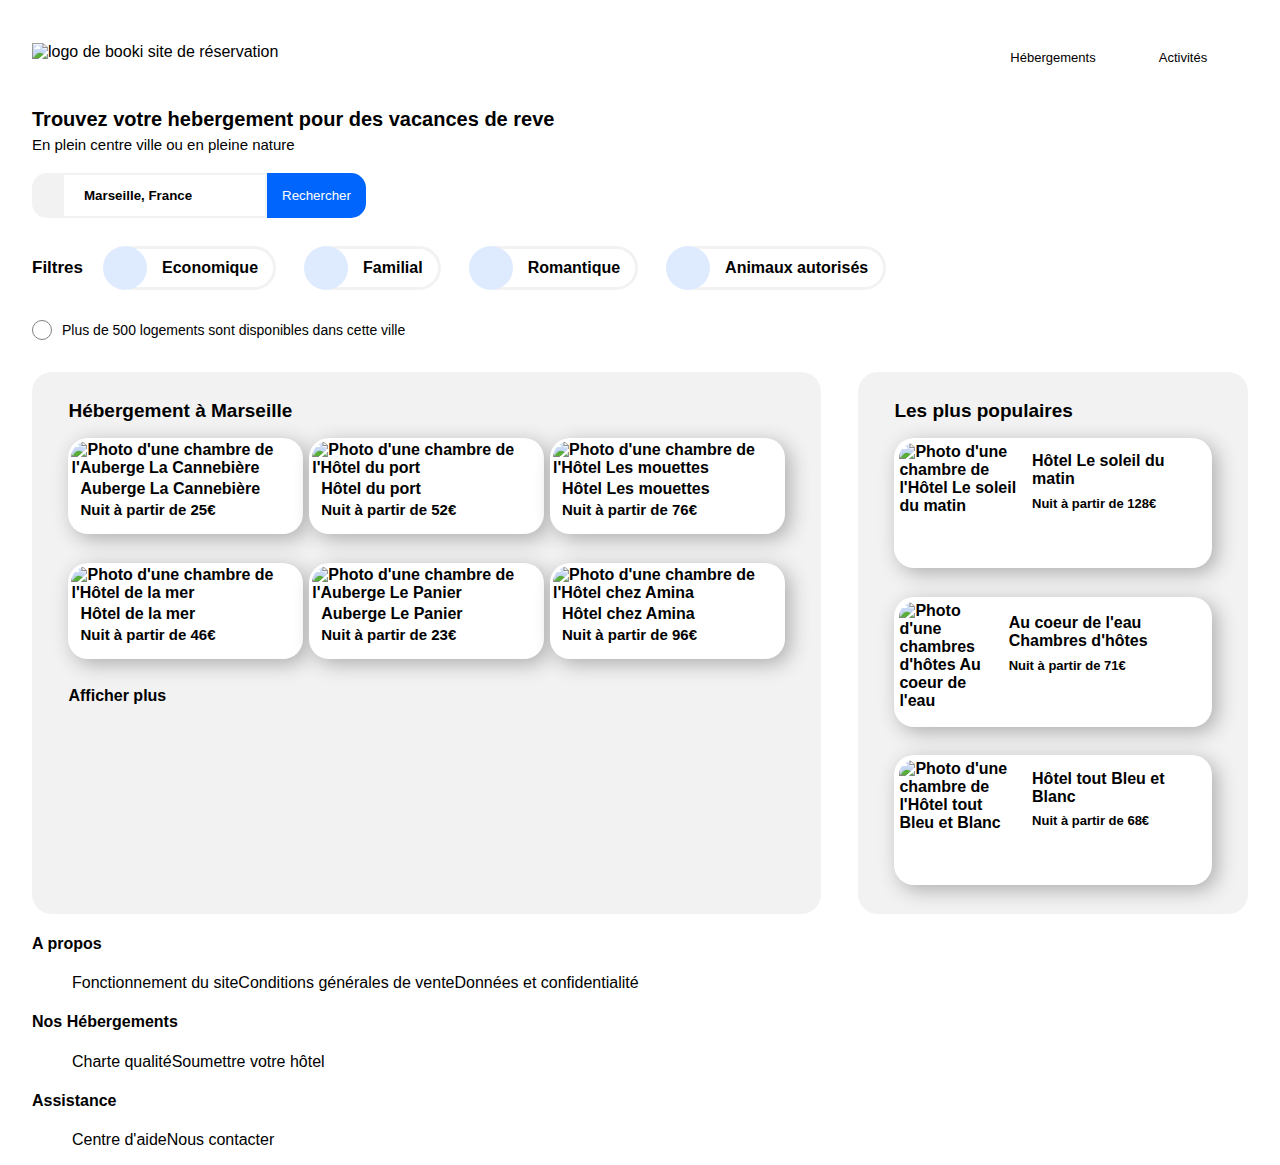
==== commit 0f80685c: "reglage card Plus populaires + ajout du survol" ====
--- a/index.html
+++ b/index.html
@@ -131,8 +131,6 @@
 								<i class="fa-solid fa-star"></i>
 								<i class="fa-solid fa-star"></i>
 								<i class="fa-solid fa-star"></i>
-							</div>
-							<div class="starsGrey">
 								<i class="fa-solid fa-star"></i>
 							</div>
 						</div>
@@ -165,9 +163,9 @@
 								<i class="fa-solid fa-star"></i>
 								<i class="fa-solid fa-star"></i>
 								<i class="fa-solid fa-star"></i>
-								<i class="fa-solid fa-star"></i>
 							</div>
 							<div class="starsGrey">
+								<i class="fa-solid fa-star"></i>
 								<i class="fa-solid fa-star"></i>
 							</div>
 						</div>
@@ -202,19 +200,21 @@
 								<i class="fa-solid fa-star"></i>
 								<i class="fa-solid fa-star"></i>
 								<i class="fa-solid fa-star"></i>
-							</div>
-							<div class="starsGrey">
-								<i class="fa-solid fa-star"></i>
-							</div>
-						</div>
-					</a>
-				</div>
+								<i class="fa-solid fa-star"></i>
+							</div>
+						</div>
+					</a>
+				</div>
+				<a href="#">Afficher plus</a>
 			</section>
 			<!--  SECTION LES PLUS POPULAIRES   -->
 			<section id="SectionPlusPopulaires">
-				<h2>Les plus populaires</h2>
-				<i class="fa-solid fa-chart-line-up"></i>
-
+				<div id="ContainerheaderIcon">
+					<h2>Les plus populaires</h2>
+					<div class="ContainerheaderIcon_Icon">
+						<i class="fa-solid fa-star"></i>
+					</div>
+				</div>
 				<div id="ContainerPlusPopulaires">
 					<a href="#" class="cardPlusPopulaires">
 						<img src="Images/hebergements/4_small/emile-guillemot-Bj_rcSC5XfE-unsplash.jpg"
@@ -228,8 +228,6 @@
 									<i class="fa-solid fa-star"></i>
 									<i class="fa-solid fa-star"></i>
 									<i class="fa-solid fa-star"></i>
-								</div>
-								<div class="starsGrey">
 									<i class="fa-solid fa-star"></i>
 								</div>
 							</div>
--- a/styles.css
+++ b/styles.css
@@ -33,7 +33,7 @@
 
 .starsGrey {
   color: #cac8c8;
-  margin-left: 6px;
+  margin-left: 3px;
 }
 
 /*HEADER LOGO NAV */
@@ -55,12 +55,12 @@
   margin-top: 0px;
 }
 
-a {
+nav a {
   outline: none;
   text-decoration: none;
-  font-size: 130px;
+  font-size: 13px;
   padding-top: 40px;
-  width: 160px;
+  width: 130px;
   text-align: center;
   border: solid 2px white;
   color: black;
@@ -80,8 +80,7 @@
 }
 
 header p {
-  font-size: 13px;
-  color: grey;
+  font-size: 15px;
   margin-top: -8px;
 }
 
@@ -89,19 +88,28 @@
 
 #containerSearchBar {
   display: flex;
+  margin-top: 20px;
 }
 
 #containerSearchBar__logoLocation {
   background-color: #f2f2f2;
-  text-align: center;
+  display: flex;
+  justify-content: center;
+  align-items: center;
   padding: 15px;
-  border-radius: 10px 0 0 10px;
+  border-radius: 15px 0 0 15px;
+}
+
+#containerSearchBar__logoLocation i{
+  display: block;
+  font-size: 18px;
 }
 
 #containerSearchBar__locationInput {
   border: #f2f2f2 solid 2px;
   padding-left: 10px;
   font-weight: bold;
+  padding-left: 20px;
 }
 
 #containerSearchBar__searchButton {
@@ -110,6 +118,7 @@
   color: white;
   padding: 15px;
   border-radius: 0 15px 15px 0;
+  pointer-events: none;  
 }
 
 #containerSearchMobile {
@@ -148,11 +157,12 @@
 
 .aside__Filters__ContainerFilter p:hover {
   background-color: #deebff;
+  border: solid 3px #deebff;
 }
 
 
 .aside__Filters__ContainerFilter p {
-  border: solid 3px rgb(222, 235, 255);
+  border: solid 3px #f2f2f2;
   padding: 10px 15px 10px 48px;
   border-radius: 25px;
   font-weight: 600;
@@ -162,8 +172,8 @@
 .aside__Filters__ContainerFilter__ContainerIcone {
   background-color: #deebff;
   border-radius: 50%;
-  width: 42px;
-  height: 42px;
+  width: 44px;
+  height: 44px;
   position: absolute;
   display: flex;
   align-items: center;
@@ -200,7 +210,6 @@
 
 #aside__Information p {
   font-size: 14px;
-  color: black;
   font-weight: 400;
 }
 
@@ -216,87 +225,108 @@
 #SectionHebergementMarseille {
   background-color: #f2f2f2;
   border-radius: 20px;
-  width: 70%;
+  width: 67%;
   max-width: 1300px;
-  padding: 10px 20px 20px 20px;
-  margin-right: 40px;
+  padding: 1% 3% 2% 3%;
+  margin-right: 3%;
 }
 
 #ContainerHebergementMarseille {
   display: flex;
   flex-wrap: wrap;
-  justify-content: space-around;
-
-}
-
-
+  justify-content: space-between;
+
+}
 
 .cardHebergementMarseille {
-  width: 40%;
-  min-width: 300px;
+  width: 31%;
+  border-radius: 20px;
+  min-width: 235px;
   max-width: 350px;
+  object-fit: cover;
+  background-color: white;
+  margin: 0 0 4% 0;
+  text-align: left;
+  padding-top: 0;
+  box-shadow: 5px 5px 20px rgb(174 173 173);
+}
+
+.cardHebergementMarseille:hover h3 {
+  color: #0065fc;
+}
+
+.cardHebergementMarseille img {
+  height: 114px;
+  width: 100%;
+  object-fit: cover;
+  border-radius: 20px 20px 0 0;
+  padding: 3px;
+}
+
+.cardHebergementMarseille__heading {
+  margin: 0 0 0 12px;
+  font-size: 16px;
+}
+
+.cardHebergementMarseille p {
+  margin: 3px 0 8px 12px;
+  font-size: 15px;
+}
+
+.cardHebergementMarseille__containerStars {
+  display: flex;
+  flex-direction: row;
+  padding-bottom: 8px;
+  margin-left: 12px;
+  font-size: 12px;
+}
+
+section a {
+  font-weight: bold;
+  outline: none;
+  text-decoration: none;
+  color: black;
+}
+
+/* LES PLUS POPULAIRES (SECTION) */
+
+#SectionPlusPopulaires {
+  background-color: #f2f2f2;
+  border-radius: 20px;
+  width: 33%;
+  max-width: 500px;
+  min-width: 360px;
+  padding: 1% 3% 0 3%;
+
+}
+
+#ContainerheaderIcon{
+  display: flex;
+  justify-content: space-between;
+  align-items: center;
+}
+
+#ContainerheaderIcon_Icon{
+ font-size: 2px;
+}
+
+#ContainerPlusPopulaires {
+  display: flex;
+  flex-direction: column;
+  justify-content: space-between;
+}
+
+
+.cardPlusPopulaires {
+  width: 100%;
+  height: 100%;
   border-radius: 20px;
   object-fit: cover;
   background-color: white;
-  margin: 20px;
-  text-align: left;
+  margin: 0 0 9% 0;
+  display: flex;
   padding-top: 0;
-  box-shadow: 5px 5px 20px rgb(174, 173, 173);
-}
-
-.cardHebergementMarseille img {
-  height: 150px;
-  width: 100%;
-  object-fit: cover;
-  border-radius: 20px 20px 0 0;
-  padding: 5px;
-}
-
-.cardHebergementMarseille__heading {
-  margin: 0 0 0 20px;
-  font-size: 20px;
-}
-
-.cardHebergementMarseille p {
-  margin: 8px 0 8px 20px;
-  font-size: 15px;
-}
-
-.cardHebergementMarseille__containerStars {
-  display: flex;
-  flex-direction: row;
-  padding-bottom: 10px;
-  margin-left: 20px;
-  font-size: 20px;
-}
-
-/* LES PLUS POPULAIRES (SECTION) */
-
-#SectionPlusPopulaires {
-  background-color: #f2f2f2;
-  border-radius: 20px;
-  width: 30%;
-  max-width: 500px;
-  min-width: 360px;
-  padding: 10px 20px 20px 20px;
-}
-
-#ContainerPlusPopulaires {
-  display: flex;
-  flex-direction: column;
-  justify-content: space-around;
-}
-
-
-.cardPlusPopulaires {
-  width: 90%;
-  border-radius: 20px;
-  object-fit: cover;
-  background-color: white;
-  margin: 0 20px 20px 20px;
-  display: flex;
-  padding-top: 0;
-  box-shadow: 5px 5px 20px rgb(174, 173, 173);
+  box-shadow: 5px 5px 20px rgb(174 173 173);
   text-align: start;
 }
 
@@ -310,22 +340,24 @@
 }
 
 .cardPlusPopulaires__heading {
-  padding: 15px 10px 0 10px;
+  padding: 8% 0 0 6%;
   margin: 0;
-  font-size: 20px;
+  font-size: 16px;
 }
 
 .cardPlusPopulaires p {
-  padding: 10px 0 0 10px;
-  font-size: 15px;
+  padding: 4% 0 0 6%;
+  font-size: 13px;
   margin: 0;
 }
 
 .cardPlusPopulaires__containerStars {
-  padding: 20px 0 0 10px;
-  font-size: 20px;
   display: flex;
   flex-direction: row;
+  padding: 17% 0% 2% 0%;
+  margin-left: 12px;
+  font-size: 12px;
+
 }
 
 /* ACTIVITE MARSEILLE (SECTION) */
@@ -437,27 +469,34 @@
 /* RESPONSIVE MOBILE */
 
 @media screen and (max-width: 767px) {
+
   body {
-    margin: 30px;
-  }
+    width: 100%;
+    min-width: 500px;
+ 
+  }
+
 
   #ContainerHebergementMarseillePlusPopulaires {
     flex-direction: column-reverse;
   }
 
   /* HEADER LOGO NAV MOBILE RESPONSIVE */
+  
   .containerLogoNav {
     flex-direction: column;
+    margin-top: 30px ;
   }
 
   .containerLogoNav img {
-    width: 200px;
+    width: auto;
     align-self: center;
+    height: 60px;
   }
 
   ul {
+    min-width: 400px;
     padding: 0;
-    margin-left: -10%;
 
   }
 
@@ -467,7 +506,8 @@
 
   .nav a {
     width: 100%;
-    font-size: 130%;
+    min-width: 200px;
+    font-size: 20px;
     border-top: white;
     border-bottom: solid 3px #f2f2f2;
     padding-bottom: 20px;
@@ -482,16 +522,35 @@
   /* HEADER HEADING PARAGRAPH MOBILE RESPONSIVE */
 
   header h1 {
-    font-size: 220%;
+    font-size: 30px;
+    margin:25px;
   }
 
   header p {
-    font-size: 165%;
+    font-size: 22px;
     color: grey;
-    margin-top: -8px;
+    margin:25px;
   }
 
   /* HEADER SEARCH BAR LOCATION MOBILE RESPONSIVE*/
+
+  #containerSearchBar{
+    margin: 35px 25px 35px 25px;
+  }
+
+  #containerSearchBar__logoLocation {
+    width: 70px;
+    height: 70px;
+  }
+
+  #containerSearchBar__logoLocation i {
+    font-size: 22px;
+  }
+
+  #containerSearchBar__locationInput {
+    width: 100% ;
+    font-size: 23px;
+  }
 
   #containerSearchBar__searchButton {
     display: none;
@@ -506,12 +565,13 @@
   }
 
   #containerSearchMobile__searchButtonMobile {
-    width: 50px;
-    height: 50px;
+    width: 70px;
+    height: 70px;
     background-color: #0065fc;
     border: #0065fc;
     color: white;
     border-radius: 15px;
+    pointer-events: none;  
   }
 
   #containerSearchMobile__searchLogoButtonMobile {
@@ -526,22 +586,66 @@
     align-items: flex-start;
   }
 
-  #aside__Heading {
-    margin-bottom: 5px;
-    margin-top: 30px;
+  #aside__ContainerHeadingFilters h3 {
+  margin: 0px 0 8px 25px;
+  font-size: 20px;
   }
 
   #aside__Filters {
-    margin-left: -20px;
+    margin-left: 0 10 0 -20px;
     margin-top: 0;
+  }
+
+  .aside__Filters__ContainerFilter {
+   font-size: 21px;
+   margin-right: 15px;
   }
 
   .aside__Filters__ContainerFilter p {
     margin: 8px 0;
-  }
-
-
-  /* HEBERGEMENT A MARSEILLE MOBILE RESPONSIVE */
+    padding: 16px 24px 16px 73px;
+    border-radius: 40px;
+  }
+
+  .aside__Filters__ContainerFilter__ContainerIcone {
+    Width: 62px;
+    height: 62px;
+    left: 21px;
+  }
+  
+
+  /* ASIDE INFORMATION MOBILE RESPONSIVE */
+
+#aside__Information {
+  margin-left: 25px;
+  align-items: flex-start;
+  margin-top: 20px;
+}
+
+#aside__Information__ContainairInformationIcon {
+  border: solid 1px grey;
+  border-radius: 50%;
+  width: 25px;
+  height: 25px;
+  display: flex;
+  align-items: center;
+  justify-content: center;
+  margin-right: 10px;
+}
+
+#aside__Information__ContainairInformationIcon i {
+  font-size: 17px;
+  color: #0065fc;
+}
+
+#aside__Information p {
+  font-size: 20px;
+  font-weight: 400;
+  margin-top: 0;
+}
+
+
+  /* HEBERGEMENT A MARSEILLE (SECTION) MOBILE RESPONSIVE */
 
   #SectionHebergementMarseille {
     width: 100%;
@@ -555,7 +659,7 @@
     width: 100%;
   }
 
-  /* LES PLUS POPULAIRES MOBILE RESPONSIVE */
+  /* LES PLUS POPULAIRES (SECTION) MOBILE RESPONSIVE */
 
   #SectionPlusPopulaires {
     width: 100%;
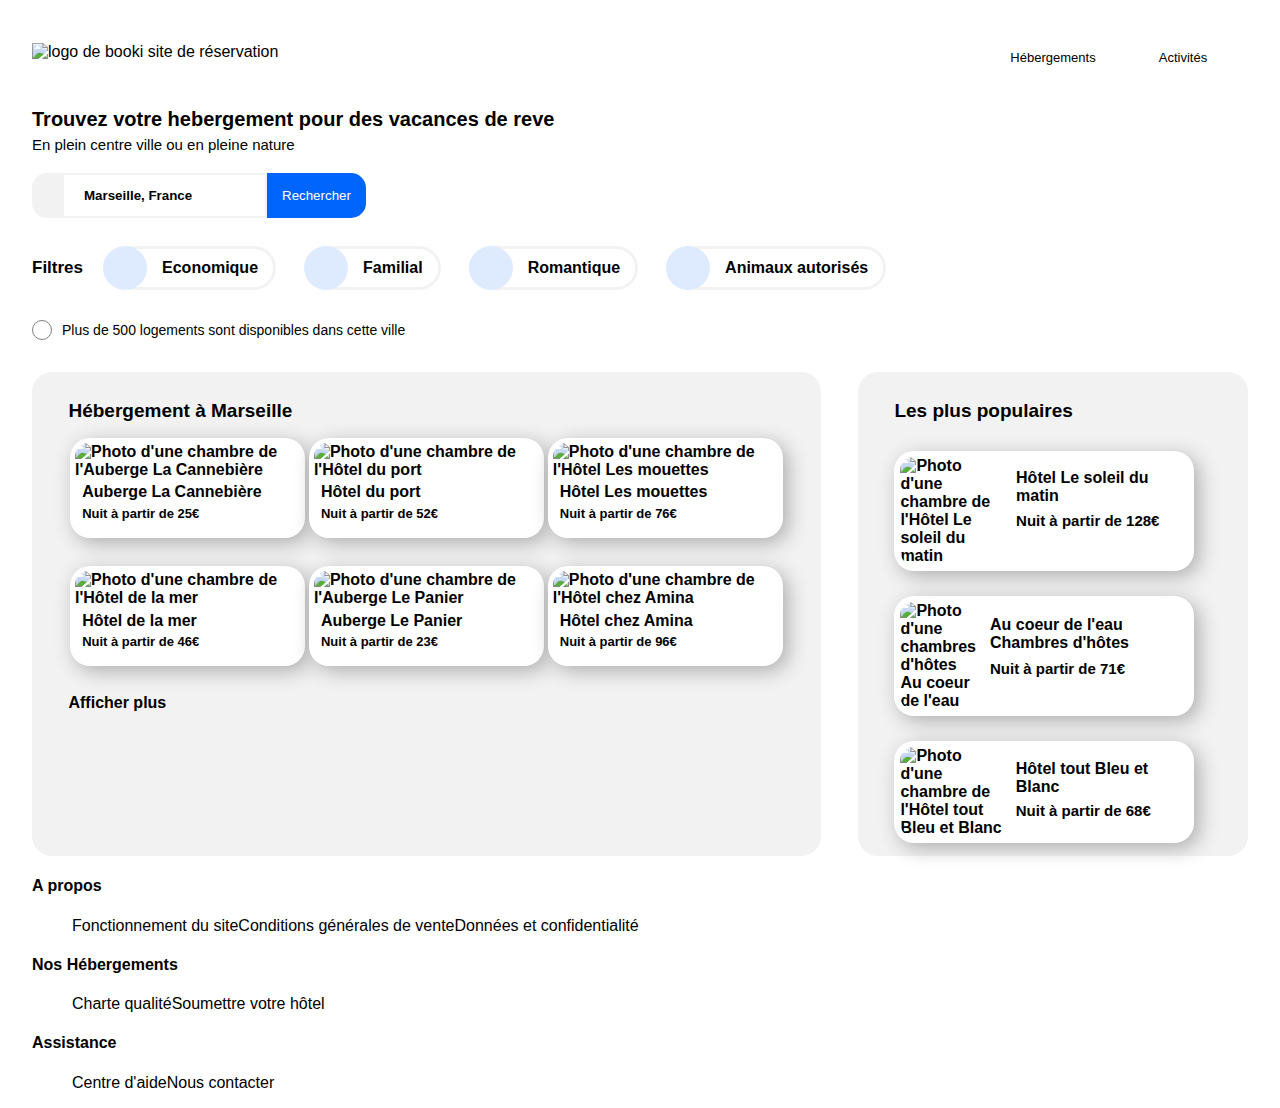
==== commit f62079e6: "reglage cards PLUS POPULAIRES RESPONSIVE" ====
--- a/index.html
+++ b/index.html
@@ -219,9 +219,11 @@
 					<a href="#" class="cardPlusPopulaires">
 						<img src="Images/hebergements/4_small/emile-guillemot-Bj_rcSC5XfE-unsplash.jpg"
 							alt="Photo d'une chambre de l'Hôtel Le soleil du matin">
-						<div class="ContainerHeaderParagraphStars">
-							<h3 class="cardPlusPopulaires__heading">Hôtel Le soleil du matin</h3>
-							<p class="cardPlusPopulaires__paragraph">Nuit à partir de <strong>128€</strong></p>
+						<div class="cardPlusPopulaires_ContainerDescriptionStars">
+							<div class="Description">	
+								<h3 class="cardPlusPopulaires__heading">Hôtel Le soleil du matin</h3>
+								<p class="cardPlusPopulaires__paragraph">Nuit à partir de <strong>128€</strong></p>
+							</div>
 							<div class="cardPlusPopulaires__containerStars">
 								<div class="starsBlue">
 									<i class="fa-solid fa-star"></i>
@@ -237,20 +239,22 @@
 					<a href="#" class="cardPlusPopulaires">
 						<img src="Images/hebergements/4_small/aw-creative-VGs8z60yT2c-unsplash.jpg"
 							alt="Photo d'une chambres d'hôtes Au coeur de l'eau ">
-						<div class="ContainerHeaderParagraphStars">
-							<h3 class="cardPlusPopulaires__heading">Au coeur de l'eau Chambres d'hôtes</h3>
-							<p class="cardPlusPopulaires__paragraph">Nuit à partir de <strong>71€</strong></p>
-							<div class="cardPlusPopulaires__containerStars">
-								<div class="starsBlue">
-									<i class="fa-solid fa-star"></i>
-									<i class="fa-solid fa-star"></i>
-									<i class="fa-solid fa-star"></i>
-									<i class="fa-solid fa-star"></i>
+						<div class="cardPlusPopulaires_ContainerDescriptionStars">
+							<div class="Description">	
+								<h3 class="cardPlusPopulaires__heading">Au coeur de l'eau Chambres d'hôtes</h3>
+								<p class="cardPlusPopulaires__paragraph">Nuit à partir de <strong>71€</strong></p>
+							</div>
+								<div class="cardPlusPopulaires__containerStars">
+									<div class="starsBlue">
+										<i class="fa-solid fa-star"></i>
+										<i class="fa-solid fa-star"></i>
+										<i class="fa-solid fa-star"></i>
+										<i class="fa-solid fa-star"></i>
+									</div>
+									<div class="starsGrey">
+										<i class="fa-solid fa-star"></i>
+									</div>
 								</div>
-								<div class="starsGrey">
-									<i class="fa-solid fa-star"></i>
-								</div>
-							</div>
 						</div>
 					</a>
 
@@ -258,9 +262,11 @@
 					<a href="#" class="cardPlusPopulaires">
 						<img src="Images/hebergements/4_small/febrian-zakaria-sjvU0THccQA-unsplash.jpg"
 							alt="Photo d'une chambre de l'Hôtel tout Bleu et Blanc">
-						<div class="ContainerHeaderParagraphStars">
-							<h3 class="cardPlusPopulaires__heading">Hôtel tout Bleu et Blanc</h3>
-							<p class="cardPlusPopulaires__paragraph">Nuit à partir de <strong>68€</strong></p>
+						<div class="cardPlusPopulaires_ContainerDescriptionStars">
+							<div class="Description">	
+								<h3 class="cardPlusPopulaires__heading">Hôtel tout Bleu et Blanc</h3>
+								<p class="cardPlusPopulaires__paragraph">Nuit à partir de <strong>68€</strong></p>
+							</div>
 							<div class="cardPlusPopulaires__containerStars">
 								<div class="starsBlue">
 									<i class="fa-solid fa-star"></i>
@@ -279,7 +285,7 @@
 		</div>
 
 		<!--  SECTION ACTIVITE MARSEILLE   -->
-	<!-- 
+		<!-- 
 		<section id="activiteMarseille">
 			<h3>Activités à Marseille</h3>
 
--- a/styles.css
+++ b/styles.css
@@ -14,7 +14,8 @@
   width: 95%;
   margin-left: auto;
   margin-right: auto;
-  max-width: 1800px;
+  max-width: 1540px;
+  min-width: 525px;
 
 }
 
@@ -23,7 +24,7 @@
 }
 
 h3 {
-  font-size: 17px ;
+  font-size: 17px;
 }
 
 
@@ -45,7 +46,7 @@
 
 .containerLogoNav img {
   height: 40px;
-  align-self:flex-end;
+  align-self: flex-end;
 }
 
 ul {
@@ -100,7 +101,7 @@
   border-radius: 15px 0 0 15px;
 }
 
-#containerSearchBar__logoLocation i{
+#containerSearchBar__logoLocation i {
   display: block;
   font-size: 18px;
 }
@@ -118,7 +119,7 @@
   color: white;
   padding: 15px;
   border-radius: 0 15px 15px 0;
-  pointer-events: none;  
+  pointer-events: none;
 }
 
 #containerSearchMobile {
@@ -189,7 +190,7 @@
 #aside__Information {
   display: flex;
   align-items: center;
-  padding: 10px 0 10px 0 ;
+  padding: 10px 0 10px 0;
 }
 
 #aside__Information__ContainairInformationIcon {
@@ -226,7 +227,7 @@
   background-color: #f2f2f2;
   border-radius: 20px;
   width: 67%;
-  max-width: 1300px;
+  max-width: 946px;
   padding: 1% 3% 2% 3%;
   margin-right: 3%;
 }
@@ -234,7 +235,7 @@
 #ContainerHebergementMarseille {
   display: flex;
   flex-wrap: wrap;
-  justify-content: space-between;
+  justify-content: space-around;
 
 }
 
@@ -242,7 +243,7 @@
   width: 31%;
   border-radius: 20px;
   min-width: 235px;
-  max-width: 350px;
+  max-width: 255px;
   object-fit: cover;
   background-color: white;
   margin: 0 0 4% 0;
@@ -260,24 +261,24 @@
   width: 100%;
   object-fit: cover;
   border-radius: 20px 20px 0 0;
-  padding: 3px;
+  padding: 2%;
 }
 
 .cardHebergementMarseille__heading {
-  margin: 0 0 0 12px;
+  margin: 0 0 0 5%;
   font-size: 16px;
 }
 
 .cardHebergementMarseille p {
-  margin: 3px 0 8px 12px;
-  font-size: 15px;
+  margin: 2% 0 3% 5%;
+  font-size: 13px;
 }
 
 .cardHebergementMarseille__containerStars {
   display: flex;
   flex-direction: row;
-  padding-bottom: 8px;
-  margin-left: 12px;
+  padding-bottom: 4%;
+  margin-left: 5%;
   font-size: 12px;
 }
 
@@ -294,70 +295,79 @@
   background-color: #f2f2f2;
   border-radius: 20px;
   width: 33%;
-  max-width: 500px;
+  max-width: 392px;
   min-width: 360px;
   padding: 1% 3% 0 3%;
-
-}
-
-#ContainerheaderIcon{
+}
+
+#ContainerheaderIcon {
   display: flex;
   justify-content: space-between;
   align-items: center;
 }
 
-#ContainerheaderIcon_Icon{
- font-size: 2px;
+#ContainerheaderIcon_Icon {
+  font-size: 2px;
 }
 
 #ContainerPlusPopulaires {
   display: flex;
   flex-direction: column;
-  justify-content: space-between;
-}
-
+  justify-content: space-around;
+  height: 85%;
+}
 
 .cardPlusPopulaires {
   width: 100%;
   height: 100%;
+  max-height: 30%;
+  max-width: 300px;
   border-radius: 20px;
   object-fit: cover;
   background-color: white;
-  margin: 0 0 9% 0;
+  margin: 4% 0 4% 0;
   display: flex;
   padding-top: 0;
   box-shadow: 5px 5px 20px rgb(174 173 173);
   text-align: start;
 }
 
+.cardPlusPopulaires_ContainerDescriptionStars {
+  display: flex;
+  flex-direction: column;
+  justify-content: space-between;
+  padding: 2%;
+}
+
 .cardPlusPopulaires img {
-  height: 130px;
+  height: 100%;
   width: 40%;
   object-fit: cover;
   border-radius: 20px 0 0 20px;
-  padding: 5px;
+  padding: 2%;
   margin: 0;
 }
 
+.cardPlusPopulaires:hover h3 {
+  color: #0065fc;
+}
+
 .cardPlusPopulaires__heading {
-  padding: 8% 0 0 6%;
-  margin: 0;
+  margin-top: 7%;
+  margin-bottom: 0%;
   font-size: 16px;
 }
 
 .cardPlusPopulaires p {
-  padding: 4% 0 0 6%;
-  font-size: 13px;
-  margin: 0;
+  font-size: 15px;
+  margin-top: 4%;
 }
 
 .cardPlusPopulaires__containerStars {
   display: flex;
   flex-direction: row;
-  padding: 17% 0% 2% 0%;
-  margin-left: 12px;
   font-size: 12px;
-
+  margin-bottom: 1%;
 }
 
 /* ACTIVITE MARSEILLE (SECTION) */
@@ -436,56 +446,90 @@
 }
 
 
-
+/* ///////////////////////////////////RESPONSIVE TABLETTE/////////////////////////////////////// */
 /* Sur tous types d'écran, quand la largeur de la fenêtre est comprise entre 768px et 992px (tablette) */
 /*  @media all and (min-width: 768px) and (max-width: 992px) */
 /* RESPONSIVE TABLETTE */
 
 @media screen and (min-width: 768px) and (max-width: 992px) {
- /* ASIDE FILTERS TABLETTE RESPONSIVE */
-
- #aside__ContainerHeadingFilters {
-  flex-direction: column;
-  align-items: flex-start;
-}
-
-#aside__ContainerHeadingFilters h3 {
-  margin: 0 0 5px 0;
-}
-
-#aside__Filters {
-  margin-left: -20px;
-  margin-top: 0;
-}
-
-.aside__Filters__ContainerFilter p {
-  margin: 8px 0;
-  color: red;
-}
-}
-
-/* Sur les écrans, quand la largeur de la fenêtre fait au maximum 767px (telephone portable)*/
-
-/* RESPONSIVE MOBILE */
-
-@media screen and (max-width: 767px) {
-
-  body {
-    width: 100%;
-    min-width: 500px;
- 
-  }
-
+  /* ASIDE FILTERS TABLETTE RESPONSIVE */
+
+
+  #aside__ContainerHeadingFilters {
+    flex-direction: column;
+    align-items: flex-start;
+  }
+
+  #aside__ContainerHeadingFilters h3 {
+    margin: 0 0 5px 0;
+  }
+
+  #aside__Filters {
+    margin-left: -20px;
+    margin-top: 0;
+  }
+
+  .aside__Filters__ContainerFilter p {
+    margin: 8px 0;
+    color: red;
+  }
+
+  /* CONTAINER HEBERGEMENT A MARSEILLE + PLUS POPULAIRES TABLETTE RESPONSIVE*/
 
   #ContainerHebergementMarseillePlusPopulaires {
     flex-direction: column-reverse;
   }
 
+  /* HEBERGEMENT A MARSEILLE (SECTION) TABLETTE RESPONSIVE */
+
+  #SectionHebergementMarseille {
+    width: 100%;
+  }
+
+
+  /* LES PLUS POPULAIRES (SECTION) TABLETTE RESPONSIVE */
+
+  #SectionPlusPopulaires {
+    width: 100%;
+    margin: 0;
+    max-width: none;
+    margin-bottom: 2%;
+  }
+
+  #ContainerPlusPopulaires {
+    display: flex;
+    flex-direction: row;
+    justify-content: space-around;
+    flex-wrap: wrap;
+  }
+
+  .cardPlusPopulaires {
+    width: 31%;
+    min-width: 250px;
+    margin-bottom: 3%;
+  }
+}
+
+/* ///////////////////////////////////RESPONSIVE MOBILE/////////////////////////////////////// */
+/* Sur les écrans, quand la largeur de la fenêtre fait au maximum 767px (telephone portable)*/
+
+@media screen and (max-width: 767px) {
+
+  body {
+    width: 100%;
+    min-width: 500px;
+
+  }
+
+  h2 {
+    font-size: 25px;
+}
+
   /* HEADER LOGO NAV MOBILE RESPONSIVE */
-  
+
   .containerLogoNav {
     flex-direction: column;
-    margin-top: 30px ;
+    margin-top: 30px;
   }
 
   .containerLogoNav img {
@@ -523,18 +567,18 @@
 
   header h1 {
     font-size: 30px;
-    margin:25px;
+    margin: 25px;
   }
 
   header p {
     font-size: 22px;
     color: grey;
-    margin:25px;
+    margin: 25px;
   }
 
   /* HEADER SEARCH BAR LOCATION MOBILE RESPONSIVE*/
 
-  #containerSearchBar{
+  #containerSearchBar {
     margin: 35px 25px 35px 25px;
   }
 
@@ -548,7 +592,7 @@
   }
 
   #containerSearchBar__locationInput {
-    width: 100% ;
+    width: 100%;
     font-size: 23px;
   }
 
@@ -571,7 +615,7 @@
     border: #0065fc;
     color: white;
     border-radius: 15px;
-    pointer-events: none;  
+    pointer-events: none;
   }
 
   #containerSearchMobile__searchLogoButtonMobile {
@@ -579,6 +623,10 @@
     color: white;
   }
 
+  #containerSearchMobile__searchLogoButtonMobile {
+    font-size: 23px;
+  }
+
   /* ASIDE FILTERS MOBILE RESPONSIVE */
 
   #aside__ContainerHeadingFilters {
@@ -587,8 +635,8 @@
   }
 
   #aside__ContainerHeadingFilters h3 {
-  margin: 0px 0 8px 25px;
-  font-size: 20px;
+    margin: 0px 0 8px 25px;
+    font-size: 20px;
   }
 
   #aside__Filters {
@@ -597,8 +645,8 @@
   }
 
   .aside__Filters__ContainerFilter {
-   font-size: 21px;
-   margin-right: 15px;
+    font-size: 21px;
+    margin-right: 15px;
   }
 
   .aside__Filters__ContainerFilter p {
@@ -612,51 +660,78 @@
     height: 62px;
     left: 21px;
   }
+
+
+  /* ASIDE INFORMATION MOBILE RESPONSIVE */
+
+  #aside__Information {
+    margin-left: 25px;
+    align-items: flex-start;
+    margin-top: 20px;
+  }
+
+  #aside__Information__ContainairInformationIcon {
+    border: solid 1px grey;
+    border-radius: 50%;
+    width: 25px;
+    height: 25px;
+    display: flex;
+    align-items: center;
+    justify-content: center;
+    margin-right: 10px;
+  }
+
+  #aside__Information__ContainairInformationIcon i {
+    font-size: 17px;
+    color: #0065fc;
+  }
+
+  #aside__Information p {
+    font-size: 20px;
+    font-weight: 400;
+    margin-top: 0;
+  }
+
+  /* CONTAINER HEBERGEMENT A MARSEILLE + PLUS POPULAIRES MOBILE RESPONSIVE*/
+
+  #ContainerHebergementMarseillePlusPopulaires {
+    flex-direction: column-reverse;
+  }
+
+  /* HEBERGEMENT A MARSEILLE (SECTION) MOBILE RESPONSIVE */
+
+  #SectionHebergementMarseille {
+    width: 100%;
+    background-color: white;
+  }
+
+  .ContainerheaderIcon_Icon {
+    font-size: 20px;
+  }
+
+  .cardHebergementMarseille {
+    width: 100%;
+    max-width: none;
+  }
+
+  .cardHebergementMarseille img {
+    width: 100%;
+    height: 170px;
+  }
   
-
-  /* ASIDE INFORMATION MOBILE RESPONSIVE */
-
-#aside__Information {
-  margin-left: 25px;
-  align-items: flex-start;
-  margin-top: 20px;
-}
-
-#aside__Information__ContainairInformationIcon {
-  border: solid 1px grey;
-  border-radius: 50%;
-  width: 25px;
-  height: 25px;
-  display: flex;
-  align-items: center;
-  justify-content: center;
-  margin-right: 10px;
-}
-
-#aside__Information__ContainairInformationIcon i {
-  font-size: 17px;
-  color: #0065fc;
-}
-
-#aside__Information p {
-  font-size: 20px;
-  font-weight: 400;
-  margin-top: 0;
-}
-
-
-  /* HEBERGEMENT A MARSEILLE (SECTION) MOBILE RESPONSIVE */
-
-  #SectionHebergementMarseille {
-    width: 100%;
-  }
-
-  .cardHebergementMarseille {
-    width: 100%;
-  }
-
-  .cardHebergementMarseille img {
-    width: 100%;
+  .cardHebergementMarseille__heading {
+    padding: 0 0px 5px 5px;
+    font-size: 20px;
+  }
+  
+  .cardHebergementMarseille p {
+    padding: 0 0px 5px 5px;
+    font-size: 17px;
+  }
+
+  .cardHebergementMarseille__containerStars {
+    padding: 0 0px 15px 5px;
+    font-size: 14px;
   }
 
   /* LES PLUS POPULAIRES (SECTION) MOBILE RESPONSIVE */
@@ -664,6 +739,34 @@
   #SectionPlusPopulaires {
     width: 100%;
     margin: 0;
-  }
+    max-width: none;
+    margin-bottom: 3%;
+    border-radius: 0;
+    padding: 1% 4% 0 4%;
+
+  }
+
+  .cardPlusPopulaires {
+    margin: 0 auto 3% auto;
+    height: 175px;
+  }
+
+  .cardPlusPopulaires img{
+    height: 100%;
+  }
+
+  .cardPlusPopulaires__heading {
+    font-size: 20px;
+  }
+  
+  .cardPlusPopulaires p {
+    font-size: 16px;
+}
+
+.cardPlusPopulaires__containerStars {
+  padding: 22% 0% 2% 0%;
+  font-size: 13px;
+}
+
 
 }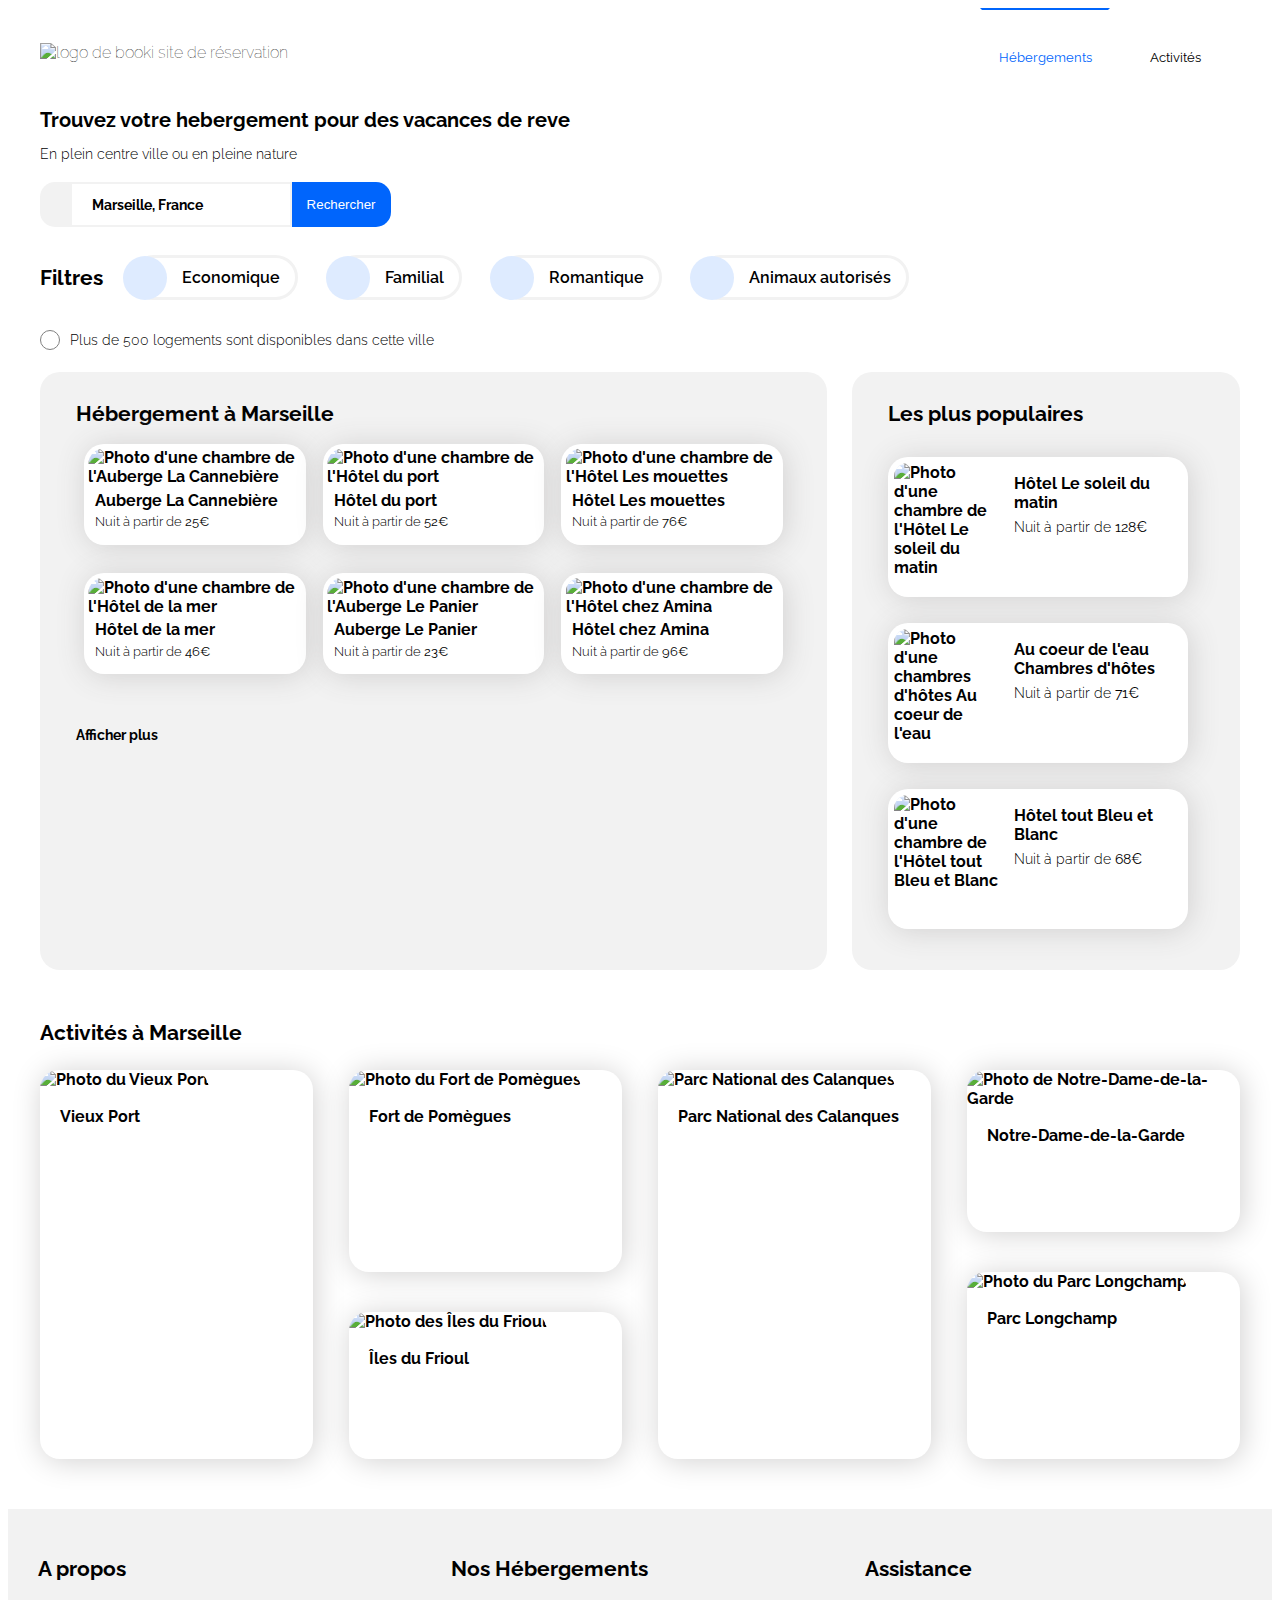
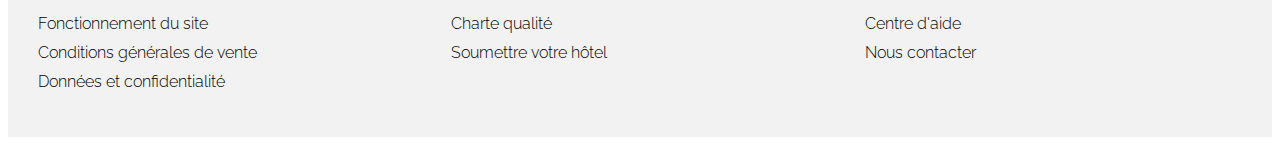
==== commit 4057696f: "ajour responsive tablette ACTIVITE GRID" ====
--- a/index.html
+++ b/index.html
@@ -2,338 +2,363 @@
 <html lang="fr">
 
 <head>
-	<link rel="shortcut icon" href="Images/logo/Booki@3x.png" />
+	<link rel="shortcut icon" href="/Images/logo/Logo-Booki.png" />
 	<title>Trouvez votre hébergement pour des vacances de rêve - Booky</title>
 	<meta charset="utf-8" />
 	<meta name="viewport" content="width=device-width, initial-scale=1.0">
 	<script src="https://kit.fontawesome.com/d1e7c2a7c9.js" crossorigin="anonymous"></script>
-	<link rel="stylesheet" href="./normalize.css">
-	<link rel="stylesheet" href="./styles.css">
+	<link rel="stylesheet" href="./CSS/normalize.css">
+	<link rel="stylesheet" href="./CSS/styles.css">
 </head>
 
 <body>
-	<header>
-		<div class="containerLogoNav">
-			<img src="./Images/logo/Booki@3x.png" alt="logo de booki site de réservation" />
-			<!-- NAV -->
-			<nav class="nav">
-				<ul>
-					<li><a href="#SectionHebergementMarseille">Hébergements</a></li>
-					<li><a href="#activiteMarseille">Activités</a></li>
-				</ul>
-			</nav>
-		</div>
-
-		<h1>Trouvez votre hebergement pour des vacances de reve</h1>
-		<p>En plein centre ville ou en pleine nature</p>
-
-		<!-- BARRE DE RECHERCHE -->
-		<!-- container barre de recherche -->
-		<form id="containerSearchBar" method="post" action="traitement.php">
-			<!--  logo localisation -->
-			<div id="containerSearchBar__logoLocation">
-				<i class="fa-solid fa-location-dot"></i>
-			</div>
-			<!--  zone de saisie recherche -->
-			<input id="containerSearchBar__locationInput" type="search" name="saisieLocalisation"
-				placeholder="Marseille, France" size="20" maxlength="99" />
-			<!--  bouton envoi -->
-			<input id="containerSearchBar__searchButton" type="submit" value="Rechercher" />
-			<!--  bouton envoi RESPONSIVE   -->
-			<div id="containerSearchMobile">
-				<input id="containerSearchMobile__searchButtonMobile" type="submit" value="" />
-				<div id="containerSearchMobile__searchLogoButtonMobile">
-					<i class="fa-solid fa-magnifying-glass"></i>
+	<div class="margin-header-main">
+		<header>
+			<div class="containerLogoNav">
+				<img src="./Images/logo/Logo-Booki.png" alt="logo de booki site de réservation" />
+				<!-- NAV -->
+				<nav class="nav">
+					<ul>
+						<li class="nav_hebergement"><a href="#SectionHebergementMarseille">Hébergements</a></li>
+						<li><a href="#activiteMarseille">Activités</a></li>
+					</ul>
+				</nav>
+			</div>
+
+			<h1>Trouvez votre hebergement pour des vacances de reve</h1>
+			<p>En plein centre ville ou en pleine nature</p>
+
+			<!-- BARRE DE RECHERCHE -->
+			<!-- container barre de recherche -->
+			<form class="containerSearchBar" method="post" action="traitement.php">
+				<!--  logo localisation -->
+				<div class="containerSearchBar__logoLocation">
+					<i class="fas fa-map-marker-alt"></i>
 				</div>
-			</div>
-		</form>
-	</header>
-
-	<main>
-		<aside>
-
-			<!--  FILTRES   -->
-			<div id="aside__ContainerHeadingFilters">
-				<h3>Filtres</h3>
-				<div id="aside__Filters">
-					<div class="aside__Filters__ContainerFilter">
-						<p>Economique</p>
-						<div class="aside__Filters__ContainerFilter__ContainerIcone">
-							<i class="fa-solid fa-money-bill-wave"></i>
-						</div>
-					</div>
-					<div class="aside__Filters__ContainerFilter">
-						<p>Familial</p>
-						<div class="aside__Filters__ContainerFilter__ContainerIcone">
-							<i class="fa-solid fa-child"></i>
-						</div>
-					</div>
-					<div class="aside__Filters__ContainerFilter">
-						<p>Romantique</p>
-						<div class="aside__Filters__ContainerFilter__ContainerIcone">
-							<i class="fa-solid fa-heart"></i>
-						</div>
-					</div>
-					<div class="aside__Filters__ContainerFilter">
-						<p>Animaux autorisés</p>
-						<div class="aside__Filters__ContainerFilter__ContainerIcone">
-							<i class="fa-solid fa-dog"></i>
-						</div>
+				<!--  zone de saisie recherche -->
+				<input class="containerSearchBar__locationInput" type="search" name="saisieLocalisation"
+					placeholder="Marseille, France" size="20" maxlength="99" />
+				<!--  bouton envoi -->
+				<input class="containerSearchBar__searchButton" type="submit" value="Rechercher" />
+				<!--  bouton envoi RESPONSIVE   -->
+				<div class="containerSearchMobile">
+					<input class="containerSearchMobile__searchButtonMobile" type="submit" value="" />
+					<div class="containerSearchMobile__searchLogoButtonMobile">
+						<i class="fas fa-search"></i>
 					</div>
 				</div>
-			</div>
-
-			<!--  INFORMATION   -->
-			<div id="aside__Information">
-				<div id="aside__Information__ContainairInformationIcon">
-					<i class="fa-solid fa-info"></i>
+			</form>
+		</header>
+
+		<main>
+			<aside>
+				<!--  FILTRES   -->
+				<div class="aside__ContainerHeadingFilters">
+					<h2>Filtres</h2>
+					<div class="aside__Filters">
+						<div class="aside__Filters__ContainerFilter">
+							<p>Economique</p>
+							<div class="aside__Filters__ContainerFilter__ContainerIcone">
+								<i class="fas fa-money-bill-wave"></i>
+							</div>
+						</div>
+						<div class="aside__Filters__ContainerFilter">
+							<p>Familial</p>
+							<div class="aside__Filters__ContainerFilter__ContainerIcone">
+								<i class="fas fa-child"></i>
+							</div>
+						</div>
+						<div class="aside__Filters__ContainerFilter">
+							<p>Romantique</p>
+							<div class="aside__Filters__ContainerFilter__ContainerIcone">
+								<i class="fas fa-heart"></i>
+							</div>
+						</div>
+						<div class="aside__Filters__ContainerFilter">
+							<p>Animaux autorisés</p>
+							<div class="aside__Filters__ContainerFilter__ContainerIcone">
+								<i class="fas fa-dog"></i>
+							</div>
+						</div>
+					</div>
 				</div>
-				<P>Plus de 500 logements sont disponibles dans cette ville</P>
-			</div>
-		</aside>
-
-		<!-- CONTAINER HEBERGEMENT A MARSEILLE + PLUS POPULAIRES  -->
-
-		<div id="ContainerHebergementMarseillePlusPopulaires">
-
-			<!--  SECTION HEBERGEMENT A MARSEILLE   -->
-			<section id="SectionHebergementMarseille">
-				<h2>Hébergement à Marseille</h2>
-
-				<!--  CARDS   -->
-				<div id="ContainerHebergementMarseille">
-					<a href="#" class="cardHebergementMarseille">
-						<img src="Images/hebergements/4_small/marcus-loke-WQJvWU_HZFo-unsplash.jpg"
-							alt="Photo d'une chambre de l'Auberge La Cannebière">
-						<h3 class="cardHebergementMarseille__heading">Auberge La Cannebière</h3>
-						<p class="cardHebergementMarseille__paragraph">Nuit à partir de <strong>25€</strong></p>
-						<div class="cardHebergementMarseille__containerStars">
-							<div class="starsBlue">
-								<i class="fa-solid fa-star"></i>
-								<i class="fa-solid fa-star"></i>
-								<i class="fa-solid fa-star"></i>
-								<i class="fa-solid fa-star"></i>
-							</div>
-							<div class="starsGrey">
-								<i class="fa-solid fa-star"></i>
-							</div>
-						</div>
-					</a>
-
-					<a href="#" class="cardHebergementMarseille">
-						<img src="Images/hebergements/4_small/fred-kleber-gTbaxaVLvsg-unsplash.jpg"
-							alt="Photo d'une chambre de l'Hôtel du port">
-						<h3 class="cardHebergementMarseille__heading">Hôtel du port</h3>
-						<p class="cardHebergementMarseille__paragraph">Nuit à partir de <strong>52€</strong></p>
-						<div class="cardHebergementMarseille__containerStars">
-							<div class="starsBlue">
-								<i class="fa-solid fa-star"></i>
-								<i class="fa-solid fa-star"></i>
-								<i class="fa-solid fa-star"></i>
-								<i class="fa-solid fa-star"></i>
-								<i class="fa-solid fa-star"></i>
-							</div>
-						</div>
-					</a>
-					<a href="#" class="cardHebergementMarseille">
-						<img src="Images/hebergements/4_small/reisetopia-B8WIgxA_PFU-unsplash.jpg"
-							alt="Photo d'une chambre de l'Hôtel Les mouettes">
-						<h3 class="cardHebergementMarseille__heading">Hôtel Les mouettes</h3>
-						<p class="cardHebergementMarseille__paragraph">Nuit à partir de <strong>76€</strong></p>
-						<div class="cardHebergementMarseille__containerStars">
-							<div class="starsBlue">
-								<i class="fa-solid fa-star"></i>
-								<i class="fa-solid fa-star"></i>
-								<i class="fa-solid fa-star"></i>
-								<i class="fa-solid fa-star"></i>
-							</div>
-							<div class="starsGrey">
-								<i class="fa-solid fa-star"></i>
-							</div>
-						</div>
-					</a>
-
-					<a href="#" class="cardHebergementMarseille">
-						<img src="Images/hebergements/4_small/annie-spratt-Eg1qcIitAuA-unsplash.jpg"
-							alt="Photo d'une chambre de l'Hôtel de la mer">
-						<h3 class="cardHebergementMarseille__heading">Hôtel de la mer</h3>
-						<p class="cardHebergementMarseille__paragraph">Nuit à partir de <strong>46€</strong></p>
-						<div class="cardHebergementMarseille__containerStars">
-							<div class="starsBlue">
-								<i class="fa-solid fa-star"></i>
-								<i class="fa-solid fa-star"></i>
-								<i class="fa-solid fa-star"></i>
-							</div>
-							<div class="starsGrey">
-								<i class="fa-solid fa-star"></i>
-								<i class="fa-solid fa-star"></i>
-							</div>
-						</div>
-					</a>
-
-					<a href="#" class="cardHebergementMarseille">
-						<img src="Images/hebergements/4_small/nicate-lee-kT-ZyaiwBe0-unsplash.jpg"
-							alt="Photo d'une chambre de l'Auberge Le Panier">
-						<h3 class="cardHebergementMarseille__heading">Auberge Le Panier</h3>
-						<p class="cardHebergementMarseille__paragraph">Nuit à partir de <strong>23€</strong></p>
-						<div class="cardHebergementMarseille__containerStars">
-							<div class="starsBlue">
-								<i class="fa-solid fa-star"></i>
-								<i class="fa-solid fa-star"></i>
-								<i class="fa-solid fa-star"></i>
-								<i class="fa-solid fa-star"></i>
-							</div>
-							<div class="starsGrey">
-								<i class="fa-solid fa-star"></i>
-							</div>
-						</div>
-					</a>
-
-					<a href="#" class="cardHebergementMarseille">
-						<img src="Images/hebergements/4_small/febrian-zakaria-M6S1WvfW68A-unsplash.jpg"
-							alt="Photo d'une chambre de l'Hôtel chez Amina">
-						<h3 class="cardHebergementMarseille__heading">Hôtel chez Amina</h3>
-						<p class="cardHebergementMarseille__paragraph">Nuit à partir de <strong>96€</strong></p>
-						<div class="cardHebergementMarseille__containerStars">
-							<div class="starsBlue">
-								<i class="fa-solid fa-star"></i>
-								<i class="fa-solid fa-star"></i>
-								<i class="fa-solid fa-star"></i>
-								<i class="fa-solid fa-star"></i>
-								<i class="fa-solid fa-star"></i>
-							</div>
-						</div>
-					</a>
+
+				<!--  INFORMATION   -->
+				<div class="aside__Information">
+					<div class="aside__Information__ContainairInformationIcon">
+						<i class="fas fa-info"></i>
+					</div>
+					<P>Plus de 500 logements sont disponibles dans cette ville</P>
 				</div>
-				<a href="#">Afficher plus</a>
-			</section>
-			<!--  SECTION LES PLUS POPULAIRES   -->
-			<section id="SectionPlusPopulaires">
-				<div id="ContainerheaderIcon">
-					<h2>Les plus populaires</h2>
-					<div class="ContainerheaderIcon_Icon">
-						<i class="fa-solid fa-star"></i>
-					</div>
-				</div>
-				<div id="ContainerPlusPopulaires">
-					<a href="#" class="cardPlusPopulaires">
-						<img src="Images/hebergements/4_small/emile-guillemot-Bj_rcSC5XfE-unsplash.jpg"
-							alt="Photo d'une chambre de l'Hôtel Le soleil du matin">
-						<div class="cardPlusPopulaires_ContainerDescriptionStars">
-							<div class="Description">	
-								<h3 class="cardPlusPopulaires__heading">Hôtel Le soleil du matin</h3>
-								<p class="cardPlusPopulaires__paragraph">Nuit à partir de <strong>128€</strong></p>
-							</div>
-							<div class="cardPlusPopulaires__containerStars">
-								<div class="starsBlue">
-									<i class="fa-solid fa-star"></i>
-									<i class="fa-solid fa-star"></i>
-									<i class="fa-solid fa-star"></i>
-									<i class="fa-solid fa-star"></i>
-									<i class="fa-solid fa-star"></i>
-								</div>
-							</div>
-						</div>
-					</a>
-
-					<a href="#" class="cardPlusPopulaires">
-						<img src="Images/hebergements/4_small/aw-creative-VGs8z60yT2c-unsplash.jpg"
-							alt="Photo d'une chambres d'hôtes Au coeur de l'eau ">
-						<div class="cardPlusPopulaires_ContainerDescriptionStars">
-							<div class="Description">	
-								<h3 class="cardPlusPopulaires__heading">Au coeur de l'eau Chambres d'hôtes</h3>
-								<p class="cardPlusPopulaires__paragraph">Nuit à partir de <strong>71€</strong></p>
-							</div>
+			</aside>
+
+			<!-- CONTAINER HEBERGEMENT A MARSEILLE + PLUS POPULAIRES  -->
+
+			<div class="ContainerHebergementMarseillePlusPopulaires">
+
+				<!--  SECTION HEBERGEMENT A MARSEILLE   -->
+				<section id="SectionHebergementMarseille">
+					<h2>Hébergement à Marseille</h2>
+
+					<!--  CARDS   -->
+					<div class="ContainerHebergementMarseille">
+						<a href="#" class="cardHebergementMarseille">
+							<img src="./Images/hebergements/photo-auberge-la-cannebiere.jpg"
+								alt="Photo d'une chambre de l'Auberge La Cannebière">
+							<h3 class="cardHebergementMarseille__heading">Auberge La Cannebière</h3>
+							<p class="cardHebergementMarseille__paragraph">Nuit à partir de <strong>25€</strong></p>
+							<div class="cardHebergementMarseille__containerStars">
+								<div class="starsBlue">
+									<i class="fas fa-star"></i>
+									<i class="fas fa-star"></i>
+									<i class="fas fa-star"></i>
+									<i class="fas fa-star"></i>
+								</div>
+								<div class="starsGrey">
+									<i class="fas fa-star"></i>
+								</div>
+							</div>
+						</a>
+
+						<a href="#" class="cardHebergementMarseille">
+							<img src="./Images/hebergements/photo-hotel-du-port.jpg"
+								alt="Photo d'une chambre de l'Hôtel du port">
+							<h3 class="cardHebergementMarseille__heading">Hôtel du port</h3>
+							<p class="cardHebergementMarseille__paragraph">Nuit à partir de <strong>52€</strong></p>
+							<div class="cardHebergementMarseille__containerStars">
+								<div class="starsBlue">
+									<i class="fas fa-star"></i>
+									<i class="fas fa-star"></i>
+									<i class="fas fa-star"></i>
+									<i class="fas fa-star"></i>
+									<i class="fas fa-star"></i>
+								</div>
+							</div>
+						</a>
+						<a href="#" class="cardHebergementMarseille">
+							<img src="./Images/hebergements/photo-hotel-les-mouettes.jpg"
+								alt="Photo d'une chambre de l'Hôtel Les mouettes">
+							<h3 class="cardHebergementMarseille__heading">Hôtel Les mouettes</h3>
+							<p class="cardHebergementMarseille__paragraph">Nuit à partir de <strong>76€</strong></p>
+							<div class="cardHebergementMarseille__containerStars">
+								<div class="starsBlue">
+									<i class="fas fa-star"></i>
+									<i class="fas fa-star"></i>
+									<i class="fas fa-star"></i>
+									<i class="fas fa-star"></i>
+								</div>
+								<div class="starsGrey">
+									<i class="fas fa-star"></i>
+								</div>
+							</div>
+						</a>
+
+						<a href="#" class="cardHebergementMarseille">
+							<img src="./Images/hebergements/photo-hotel-de-la-mer.jpg"
+								alt="Photo d'une chambre de l'Hôtel de la mer">
+							<h3 class="cardHebergementMarseille__heading">Hôtel de la mer</h3>
+							<p class="cardHebergementMarseille__paragraph">Nuit à partir de <strong>46€</strong></p>
+							<div class="cardHebergementMarseille__containerStars">
+								<div class="starsBlue">
+									<i class="fas fa-star"></i>
+									<i class="fas fa-star"></i>
+									<i class="fas fa-star"></i>
+								</div>
+								<div class="starsGrey">
+									<i class="fas fa-star"></i>
+									<i class="fas fa-star"></i>
+								</div>
+							</div>
+						</a>
+
+						<a href="#" class="cardHebergementMarseille">
+							<img src="./Images/hebergements/auberge-le-panier.jpg"
+								alt="Photo d'une chambre de l'Auberge Le Panier">
+							<h3 class="cardHebergementMarseille__heading">Auberge Le Panier</h3>
+							<p class="cardHebergementMarseille__paragraph">Nuit à partir de <strong>23€</strong></p>
+							<div class="cardHebergementMarseille__containerStars">
+								<div class="starsBlue">
+									<i class="fas fa-star"></i>
+									<i class="fas fa-star"></i>
+									<i class="fas fa-star"></i>
+									<i class="fas fa-star"></i>
+								</div>
+								<div class="starsGrey">
+									<i class="fas fa-star"></i>
+								</div>
+							</div>
+						</a>
+
+						<a href="#" class="cardHebergementMarseille">
+							<img src="./Images/hebergements/photo-hotel-chez-amina.jpg"
+								alt="Photo d'une chambre de l'Hôtel chez Amina">
+							<h3 class="cardHebergementMarseille__heading">Hôtel chez Amina</h3>
+							<p class="cardHebergementMarseille__paragraph">Nuit à partir de <strong>96€</strong></p>
+							<div class="cardHebergementMarseille__containerStars">
+								<div class="starsBlue">
+									<i class="fas fa-star"></i>
+									<i class="fas fa-star"></i>
+									<i class="fas fa-star"></i>
+									<i class="fas fa-star"></i>
+									<i class="fas fa-star"></i>
+								</div>
+							</div>
+						</a>
+					</div>
+					<a class="SectionHebergementMarseille__Afficher-plus" href="#">Afficher plus</a>
+				</section>
+				<!--  SECTION LES PLUS POPULAIRES   -->
+				<section class="SectionPlusPopulaires">
+					<div class="ContainerheaderIcon">
+						<h2>Les plus populaires</h2>
+						<div class="ContainerheaderIcon_Icon">
+							<i class="fas fa-chart-line"></i>
+						</div>
+					</div>
+					<div class="ContainerPlusPopulaires">
+						<a href="#" class="cardPlusPopulaires">
+							<img src="./Images/hebergements/photo-hotel-le-soleil-du-matin.jpg"
+								alt="Photo d'une chambre de l'Hôtel Le soleil du matin">
+							<div class="cardPlusPopulaires_ContainerDescriptionStars">
+								<div class="Description">
+									<h3 class="cardPlusPopulaires__heading">Hôtel Le soleil du matin</h3>
+									<p class="cardPlusPopulaires__paragraph">Nuit à partir de <strong>128€</strong></p>
+								</div>
 								<div class="cardPlusPopulaires__containerStars">
 									<div class="starsBlue">
-										<i class="fa-solid fa-star"></i>
-										<i class="fa-solid fa-star"></i>
-										<i class="fa-solid fa-star"></i>
-										<i class="fa-solid fa-star"></i>
+										<i class="fas fa-star"></i>
+										<i class="fas fa-star"></i>
+										<i class="fas fa-star"></i>
+										<i class="fas fa-star"></i>
+										<i class="fas fa-star"></i>
+									</div>
+								</div>
+							</div>
+						</a>
+
+						<a href="#" class="cardPlusPopulaires">
+							<img src="./Images/hebergements/photo-au-coeur-de-l-eau-chambres-d-hotes.jpg"
+								alt="Photo d'une chambres d'hôtes Au coeur de l'eau ">
+							<div class="cardPlusPopulaires_ContainerDescriptionStars">
+								<div class="Description">
+									<h3 class="cardPlusPopulaires__heading">Au coeur de l'eau Chambres d'hôtes</h3>
+									<p class="cardPlusPopulaires__paragraph">Nuit à partir de <strong>71€</strong></p>
+								</div>
+								<div class="cardPlusPopulaires__containerStars">
+									<div class="starsBlue">
+										<i class="fas fa-star"></i>
+										<i class="fas fa-star"></i>
+										<i class="fas fa-star"></i>
+										<i class="fas fa-star"></i>
 									</div>
 									<div class="starsGrey">
-										<i class="fa-solid fa-star"></i>
-									</div>
-								</div>
-						</div>
-					</a>
-
-
-					<a href="#" class="cardPlusPopulaires">
-						<img src="Images/hebergements/4_small/febrian-zakaria-sjvU0THccQA-unsplash.jpg"
-							alt="Photo d'une chambre de l'Hôtel tout Bleu et Blanc">
-						<div class="cardPlusPopulaires_ContainerDescriptionStars">
-							<div class="Description">	
-								<h3 class="cardPlusPopulaires__heading">Hôtel tout Bleu et Blanc</h3>
-								<p class="cardPlusPopulaires__paragraph">Nuit à partir de <strong>68€</strong></p>
-							</div>
-							<div class="cardPlusPopulaires__containerStars">
-								<div class="starsBlue">
-									<i class="fa-solid fa-star"></i>
-									<i class="fa-solid fa-star"></i>
-									<i class="fa-solid fa-star"></i>
-									<i class="fa-solid fa-star"></i>
-								</div>
-								<div class="starsGrey">
-									<i class="fa-solid fa-star"></i>
-								</div>
-							</div>
-						</div>
-					</a>
-				</div>
+										<i class="fas fa-star"></i>
+									</div>
+								</div>
+							</div>
+						</a>
+
+
+						<a href="#" class="cardPlusPopulaires">
+							<img src="./Images/hebergements/photo-hotel-tout-bleu-et-blanc.jpg"
+								alt="Photo d'une chambre de l'Hôtel tout Bleu et Blanc">
+							<div class="cardPlusPopulaires_ContainerDescriptionStars">
+								<div class="Description">
+									<h3 class="cardPlusPopulaires__heading">Hôtel tout Bleu et Blanc</h3>
+									<p class="cardPlusPopulaires__paragraph">Nuit à partir de <strong>68€</strong></p>
+								</div>
+								<div class="cardPlusPopulaires__containerStars">
+									<div class="starsBlue">
+										<i class="fas fa-star"></i>
+										<i class="fas fa-star"></i>
+										<i class="fas fa-star"></i>
+										<i class="fas fa-star"></i>
+									</div>
+									<div class="starsGrey">
+										<i class="fas fa-star"></i>
+									</div>
+								</div>
+							</div>
+						</a>
+					</div>
+				</section>
+			</div>
+
+			<!--  SECTION ACTIVITE MARSEILLE   -->
+
+			<section id="activiteMarseille">
+				<h2 class="activite-marseille_header">Activités à Marseille</h2>
+
+				<a href="#" class="cardActiviteMarseille cardActiviteMarseille__vieuxPort">
+					<img src="./Images/activites/Photo-du-Vieux-Port.jpg" alt="Photo du Vieux Port">
+					<div class="cardActiviteMarseille__container-h3">
+						<h3>Vieux Port</h3>
+					</div>
+				</a>
+
+				<a href="#" class="cardActiviteMarseille cardActiviteMarseille__FortDePomegues">
+					<img src="./Images/activites/Photo-du-Fort-de-Pomègues.jpg" alt="Photo du Fort de Pomègues">
+					<div class="cardActiviteMarseille__container-h3">
+						<h3>Fort de Pomègues</h3>
+					</div>
+				</a>
+				<a href="#" class="cardActiviteMarseille cardActiviteMarseille__ilesDuFrioul">
+					<img src="./Images/activites/Photo-des-iles-du-Frioul.jpg" alt="Photo des Îles du Frioul">
+					<div class="cardActiviteMarseille__container-h3">
+						<h3>Îles du Frioul</h3>
+					</div>
+				</a>
+				<a href="#" class="cardActiviteMarseille cardActiviteMarseille__ParcNationalDesCalanques">
+					<img src="./Images/activites/Photo-Parc-National-des-Calanques.jpg"
+						alt="Parc National des Calanques">
+					<div class="cardActiviteMarseille__container-h3">
+						<h3>Parc National des Calanques</h3>
+					</div>
+				</a>
+				<a href="#" class="cardActiviteMarseille cardActiviteMarseille__NotreDameDeLaGarde">
+					<img src="./Images/activites/Photo-Notre-Dame-de-la-Garde.jpg"
+						alt="Photo de Notre-Dame-de-la-Garde">
+					<div class="cardActiviteMarseille__container-h3">
+						<h3>Notre-Dame-de-la-Garde</h3>
+					</div>
+				</a>
+				<a href="#" class="cardActiviteMarseille cardActiviteMarseille__ParcLonchamp">
+					<img src="./Images/activites/Photo-du-Parc-Longchamp.jpg" alt="Photo du Parc Longchamp">
+					<div class="cardActiviteMarseille__container-h3">
+						<h3>Parc Longchamp</h3>
+					</div>
+				</a>
+
 			</section>
+		</main>
+	</div>
+
+	<!--  FOOTER   -->
+	<footer>
+		<div class="container-footer">
+			<div class="container-lien-footer">
+				<h2><a href="#">A propos</a></h2>
+				<ul>
+					<li><a href="#">Fonctionnement du site</a></li>
+					<li><a href="#">Conditions générales de vente</a></li>
+					<li><a href="#">Données et confidentialité</a></li>
+				</ul>
+			</div>
+			<div class="container-lien-footer">
+				<h2><a href="#">Nos Hébergements</a></h2>
+				<ul>
+					<li><a href="#">Charte qualité</a></li>
+					<li><a href="#">Soumettre votre hôtel</a></li>
+				</ul>
+			</div>
+			<div class="container-lien-footer">
+				<h2><a href="#">Assistance</a></h2>
+				<ul>
+					<li><a href="#">Centre d'aide</a></li>
+					<li><a href="#">Nous contacter</a></li>
+				</ul>
+			</div>
 		</div>
-
-		<!--  SECTION ACTIVITE MARSEILLE   -->
-		<!-- 
-		<section id="activiteMarseille">
-			<h3>Activités à Marseille</h3>
-
-			<div class="cardActiviteMarseille cardActiviteMarseille__vieuxPort">
-				<img src="Images/activites/4_small/reno-laithienne-QUgJhdY5Fyk-unsplash.jpg" alt="Photo du Vieux Port">
-				<h4>Vieux Port</h4>
-			</div>
-		
-			<div class="cardActiviteMarseille cardActiviteMarseille__FortDePomegues">
-				<img src="Images/activites/4_small/paul-hermann-QFTrLdQIRhI-unsplash.jpg"alt="Photo du Fort de Pomègues">
-				<h4>Fort de Pomègues</h4>
-			</div>
-			<div class="cardActiviteMarseille cardActiviteMarseille__ilesDuFrioul">
-				<img src="Images/activites/4_small/kevin-hikari-rV_Qd1l-VXg-unsplash.jpg" alt="Photo des Îles du Frioul">
-				<h4>Îles du Frioul</h4>
-			</div>	
-			<div class="cardActiviteMarseille cardActiviteMarseille__ParcNationalDesCalanques">
-				<img src="Images/activites/4_small/kilyan-sockalingum-NR8-cBCN3aI-unsplash.jpg"alt="Parc National des Calanques">
-				<h4>Parc National des Calanques</h4>
-			</div>
-			<div class="cardActiviteMarseille cardActiviteMarseille__NotreDameDeLaGarde">
-				<img src="Images/activites/4_small/florian-wehde-xW9e8gdotxI-unsplash.jpg" alt="Photo de Notre-Dame-de-la-Garde">
-				<h4>Notre-Dame-de-la-Garde</h4>
-			</div>
-			<div class="cardActiviteMarseille cardActiviteMarseille__ParcLonchamp">
-				<img src="Images/activites/4_small/lena-paulin-wH2-EJoDcV0-unsplash.jpg" alt="Photo du Parc Longchamp">
-				<h4>Parc Longchamp</h4>
-			</div>
-			 -->
-		</section>
-	</main>
-	<footer>
-		<h4>A propos</h4>
-		<ul>
-			<li>Fonctionnement du site</li>
-			<li>Conditions générales de vente</li>
-			<li>Données et confidentialité</li>
-		</ul>
-		<h4>Nos Hébergements</h4>
-		<ul>
-			<li>Charte qualité</li>
-			<li>Soumettre votre hôtel</li>
-		</ul>
-		<h4>Assistance</h4>
-		<ul>
-			<li>Centre d'aide</li>
-			<li>Nous contacter</li>
-		</ul>
 	</footer>
 
 </body>
--- a/CSS/styles.css
+++ b/CSS/styles.css
@@ -0,0 +1,1029 @@
+@import url("https://fonts.googleapis.com/css2?family=Raleway:ital,wght@0,100;0,200;0,300;0,400;0,500;0,600;0,700;0,800;0,900;1,100;1,200;1,300;1,400;1,500;1,600;1,700;1,800;1,900&display=swap");
+/* font-family: 'Raleway', sans-serif; 
+      font-weight: 200*/
+
+* {
+  box-sizing: border-box;
+  /* box-sizing est appliqué à tous les éléments */
+}
+
+body {
+  font-family: "Raleway", sans-serif;
+  font-weight: 100;
+}
+
+.margin-header-main {
+  margin-left: auto;
+  margin-right: auto;
+  width: 95%;
+  max-width: 1228px;
+  /* min-width: 525px; */
+}
+
+h2 {
+  font-size: 21px;
+}
+
+h3 {
+  font-size: 16px;
+}
+
+
+.starsBlue {
+  color: #0065fc;
+}
+
+.starsGrey {
+  color: #cac8c8;
+  margin-left: 3px;
+}
+
+/*HEADER LOGO NAV */
+
+.containerLogoNav {
+  display: flex;
+  justify-content: space-between;
+}
+
+.containerLogoNav img {
+  height: 40px;
+  align-self: flex-end;
+}
+
+ul {
+  display: flex;
+  height: 20%;
+  list-style: none;
+  margin-top: 0px;
+}
+
+nav a {
+  outline: none;
+  text-decoration: none;
+  font-size: 13px;
+  padding-top: 40px;
+  width: 130px;
+  text-align: center;
+  border: solid 2px white;
+  color: black;
+  display: block;
+  font-weight: 400;
+}
+
+.nav_hebergement a {
+  color: #0065fc;
+  border-top: solid 2px #0065fc;
+}
+
+.nav a:hover {
+  color: #0065fc;
+  border-top: solid 2px #0065fc;
+}
+
+/* HEADER HEADING PARAGRAPH */
+
+header h1 {
+  font-size: 20px;
+  margin-top: 25px;
+}
+
+header p {
+  font-size: 14px;
+  font-weight: 300;
+}
+
+/* HEADER SEARCH BAR LOCATION */
+
+.containerSearchBar {
+  display: flex;
+  margin-top: 20px;
+}
+
+.containerSearchBar__logoLocation {
+  background-color: #f2f2f2;
+  display: flex;
+  justify-content: center;
+  align-items: center;
+  padding: 15px;
+  border-radius: 15px 0 0 15px;
+}
+
+.containerSearchBar__logoLocation i {
+  display: block;
+  font-size: 18px;
+}
+
+.containerSearchBar__locationInput {
+  border: #f2f2f2 solid 2px;
+  padding-left: 10px;
+  font-weight: bold;
+  padding-left: 20px;
+  font-size: 14px;
+}
+
+input::placeholder {
+  font-family: "Raleway", sans-serif;
+  font-size: 14px;
+  color: black;
+  opacity: 1;
+}
+
+.containerSearchBar__searchButton {
+  background-color: #0065fc;
+  border: #0065fc;
+  color: white;
+  padding: 15px;
+  border-radius: 0 15px 15px 0;
+  pointer-events: none;
+}
+
+.containerSearchMobile {
+  display: none;
+}
+
+/* FILTRES (ASIDE)  */
+
+.aside__ContainerHeadingFilters {
+  display: flex;
+  flex-direction: row;
+  align-items: center;
+  margin-top: 20px;
+}
+
+
+.aside__Filters {
+  display: flex;
+  align-items: center;
+  flex-wrap: wrap;
+}
+
+.aside__Filters__ContainerFilter {
+  display: flex;
+  align-items: center;
+  padding-left: 20px;
+  position: relative;
+}
+
+.aside__Filters__ContainerFilter p:hover {
+  background-color: #deebff;
+  border: solid 3px #deebff;
+}
+
+
+.aside__Filters__ContainerFilter p {
+  border: solid 3px #f2f2f2;
+  padding: 10px 15px 10px 48px;
+  border-radius: 25px;
+  font-weight: 600;
+  margin: 8px;
+}
+
+.aside__Filters__ContainerFilter__ContainerIcone {
+  background-color: #deebff;
+  border-radius: 50%;
+  width: 44px;
+  height: 44px;
+  position: absolute;
+  display: flex;
+  align-items: center;
+  justify-content: center;
+}
+
+.aside__Filters__ContainerFilter__ContainerIcone i {
+  color: #0065fc;
+}
+
+/* ASIDE INFORMATION */
+
+.aside__Information {
+  display: flex;
+  align-items: center;
+  padding: 10px 0 0 0;
+}
+
+.aside__Information__ContainairInformationIcon {
+  border: solid 1px grey;
+  border-radius: 50%;
+  width: 20px;
+  height: 20px;
+  display: flex;
+  align-items: center;
+  justify-content: center;
+  margin-right: 10px;
+}
+
+.aside__Information__ContainairInformationIcon i {
+  font-size: 12px;
+  color: #0065fc;
+}
+
+.aside__Information p {
+  font-size: 14px;
+  font-weight: 300;
+}
+
+/* CONTAINER HEBERGEMENT A MARSEILLE + PLUS POPULAIRES */
+
+.ContainerHebergementMarseillePlusPopulaires {
+  display: flex;
+  margin-top: 10px;
+}
+
+/* HEBERGEMENT A MARSEILLE (SECTION) */
+
+#SectionHebergementMarseille {
+  background-color: #f2f2f2;
+  border-radius: 20px;
+  width: 67%;
+  max-width: 946px;
+  padding: 1% 3% 2% 3%;
+  margin-right: 2%;
+}
+
+.ContainerHebergementMarseille {
+  display: flex;
+  flex-wrap: wrap;
+  justify-content: space-around;
+  margin-bottom: 22px;
+}
+
+.cardHebergementMarseille {
+  width: 31%;
+  border-radius: 20px;
+  /* min-width: 235px; */
+  max-width: 255px;
+  object-fit: cover;
+  background-color: white;
+  margin: 0 0 4% 0;
+  text-align: left;
+  padding-top: 0;
+  box-shadow: 2px 2px 30px rgb(209, 208, 208);
+}
+
+.cardHebergementMarseille:hover h3 {
+  color: #0065fc;
+}
+
+.cardHebergementMarseille img {
+  height: 114px;
+  width: 100%;
+  object-fit: cover;
+  border-radius: 20px 20px 0 0;
+  padding: 2%;
+}
+
+.cardHebergementMarseille__heading {
+  margin: 0 0 0 5%;
+}
+
+.cardHebergementMarseille p {
+  margin: 2% 0 3% 5%;
+  font-size: 13px;
+  font-weight: 300;
+}
+
+.cardHebergementMarseille__containerStars {
+  display: flex;
+  flex-direction: row;
+  padding-bottom: 4%;
+  margin-left: 5%;
+  font-size: 12px;
+}
+
+section a {
+  font-weight: bold;
+  outline: none;
+  text-decoration: none;
+  color: black;
+}
+
+.SectionHebergementMarseille__Afficher-plus {
+  font-size: 14px;
+}
+
+/* LES PLUS POPULAIRES (SECTION) */
+
+.SectionPlusPopulaires {
+  background-color: #f2f2f2;
+  border-radius: 20px;
+  width: 33%;
+  max-width: 392px;
+  /* min-width: 360px; */
+  padding: 1% 3% 0 3%;
+}
+
+.ContainerheaderIcon {
+  display: flex;
+  justify-content: space-between;
+  align-items: center;
+}
+
+.ContainerheaderIcon_Icon {
+  font-size: 18px;
+}
+
+.ContainerPlusPopulaires {
+  display: flex;
+  flex-direction: column;
+  justify-content: space-around;
+  height: 85%;
+}
+
+.cardPlusPopulaires {
+  width: 100%;
+  height: 150px;
+  max-width: 300px;
+  border-radius: 20px;
+  object-fit: cover;
+  background-color: white;
+  margin: 4% 0 4% 0;
+  display: flex;
+  padding-top: 0;
+  box-shadow: 2px 2px 30px rgb(209, 208, 208);
+  text-align: start;
+}
+
+.cardPlusPopulaires_ContainerDescriptionStars {
+  width: 60%;
+  min-width: 123px;
+  display: flex;
+  flex-direction: column;
+  justify-content: space-between;
+  padding: 2%;
+}
+
+.cardPlusPopulaires img {
+  height: 100%;
+  width: 40%;
+  object-fit: cover;
+  border-radius: 20px 0 0 20px;
+  padding: 2%;
+  margin: 0;
+}
+
+.cardPlusPopulaires:hover h3 {
+  color: #0065fc;
+}
+
+.cardPlusPopulaires__heading {
+  margin-top: 7%;
+  margin-bottom: 0%;
+}
+
+.cardPlusPopulaires p {
+  font-size: 14px;
+  margin-top: 4%;
+  font-weight: 300;
+}
+
+.cardPlusPopulaires__containerStars {
+  display: flex;
+  flex-direction: row;
+  font-size: 12px;
+  margin-bottom: 6px;
+}
+
+/* ACTIVITE MARSEILLE (SECTION) */
+
+#activiteMarseille {
+  display: grid;
+  grid-template-columns: repeat(4, 1fr);
+  grid-template-rows: auto 162px 40px 40px 147px;
+  grid-column-gap: 3%;
+  margin-top: 50px;
+}
+
+.cardActiviteMarseille {
+  border-radius: 20px;
+  box-shadow: 2px 2px 30px rgb(209, 208, 208);
+  margin: 0;
+}
+
+.cardActiviteMarseille:hover h3 {
+  color: #0065fc;
+}
+
+.activite-marseille_header {
+  grid-column: 1 / span 4;
+  grid-row: 1;
+  margin: 0;
+  padding-bottom: 25px;
+}
+
+.cardActiviteMarseille img {
+  width: 100%;
+  object-fit: cover;
+  border-radius: 20px 20px 0 0;
+}
+
+.cardActiviteMarseille__container-h3 {
+  width: 100%;
+  height: 55px;
+  margin: 0;
+  border-radius: 0 0 20px 20px;
+  display: flex;
+
+}
+
+.cardActiviteMarseille h3 {
+  margin: auto 0 auto 20px;
+  text-align: start;
+
+}
+
+.cardActiviteMarseille__vieuxPort img {
+  height: 330px;
+}
+
+.cardActiviteMarseille__FortDePomegues img {
+  height: 142px;
+}
+
+.cardActiviteMarseille__ilesDuFrioul img {
+  height: 89px;
+}
+
+.cardActiviteMarseille__ParcNationalDesCalanques img {
+  height: 330px;
+}
+
+.cardActiviteMarseille__NotreDameDeLaGarde img {
+  height: 102px;
+}
+
+.cardActiviteMarseille__ParcLonchamp img {
+  height: 128px;
+}
+
+.cardActiviteMarseille__vieuxPort {
+  grid-column: 1 / span 1;
+  grid-row: 2 / span 5;
+}
+
+.cardActiviteMarseille__FortDePomegues {
+  grid-column: 2 / span 1;
+  grid-row: 2 / span 2;
+}
+
+.cardActiviteMarseille__ilesDuFrioul {
+  grid-column: 2 / span 1;
+  grid-row: 5 / span 1;
+}
+
+.cardActiviteMarseille__ParcNationalDesCalanques {
+  grid-column: 3 / span 1;
+  grid-row: 2 / span 4;
+}
+
+.cardActiviteMarseille__NotreDameDeLaGarde {
+  grid-column: 4 / span 1;
+  grid-row: 2 / span 1;
+}
+
+.cardActiviteMarseille__ParcLonchamp {
+  grid-column: 4 / span 1;
+  grid-row: 4 / span 2;
+}
+
+/* FOOTER */
+
+footer {
+  width: 100%;
+  margin-top: 50px;
+  /* min-width: 525px; */
+  padding: 30px;
+  background-color: #f2f2f2;
+}
+
+.container-footer {
+  max-width: 1228px;
+  margin: 0 auto 0 auto;
+  display: grid;
+  grid-template-columns: repeat(3, 1fr);
+  grid-template-rows: auto;
+  grid-column-gap: 3%;
+
+}
+
+.container-lien-footer {
+  display: flex;
+  flex-direction: column;
+}
+
+.container-lien-footer h3 {
+  margin: 0;
+  font-size: 16px;
+}
+
+.container-lien-footer ul {
+  display: flex;
+  flex-direction: column;
+  padding: 0;
+  margin-top: 5px;
+}
+
+.container-lien-footer li {
+  padding-top: 10px;
+  font-size: 16px;
+  font-weight: 300;
+
+}
+
+.container-lien-footer a {
+  outline: none;
+  text-decoration: none;
+  color: black;
+  text-align: center;
+}
+
+
+
+/* ///////////////////////////////////RESPONSIVE TABLETTE/////////////////////////////////////// */
+/* Sur tous types d'écran, quand la largeur de la fenêtre est comprise entre 768px et 992px (tablette) */
+/*  @media all and (min-width: 768px) and (max-width: 992px) */
+/* RESPONSIVE TABLETTE */
+
+@media screen and (min-width: 768px) and (max-width: 991px) {
+
+  h3 {
+    font-size: 15px;
+  }
+
+  /* ASIDE FILTERS TABLETTE RESPONSIVE */
+
+
+  .aside__ContainerHeadingFilters {
+    flex-direction: column;
+    align-items: flex-start;
+  }
+
+  .aside__ContainerHeadingFilters h3 {
+    margin: 0 0 5px 0;
+  }
+
+  .aside__Filters {
+    margin-left: -20px;
+    margin-top: 0;
+  }
+
+  .aside__Filters__ContainerFilter p {
+    margin: 8px 0;
+  }
+
+  /* CONTAINER HEBERGEMENT A MARSEILLE + PLUS POPULAIRES TABLETTE RESPONSIVE*/
+
+  .ContainerHebergementMarseillePlusPopulaires {
+    flex-direction: column-reverse;
+  }
+
+  /* HEBERGEMENT A MARSEILLE (SECTION) TABLETTE RESPONSIVE */
+
+  #SectionHebergementMarseille {
+    width: 100%;
+  }
+
+  .cardHebergementMarseille p {
+    font-size: 12px;
+  }
+
+  /* LES PLUS POPULAIRES (SECTION) TABLETTE RESPONSIVE */
+
+
+  .SectionPlusPopulaires {
+    width: 100%;
+    margin: 0;
+    max-width: none;
+    margin-bottom: 2%;
+  }
+
+  .ContainerPlusPopulaires {
+    display: flex;
+    flex-direction: row;
+    justify-content: space-around;
+    flex-wrap: wrap;
+  }
+
+  .cardPlusPopulaires {
+    width: 31%;
+    /* min-width: 210px; */
+    height: 130px;
+  }
+
+  .cardPlusPopulaires p {
+    font-size: 12px;
+  }
+
+  .cardPlusPopulaires__containerStars {
+    font-size: 12px;
+    margin-bottom: 4%;
+  }
+
+/* ACTIVITE MARSEILLE (SECTION) */
+
+#activiteMarseille {
+  display: grid;
+  grid-template-columns: repeat(2, 1fr);
+  grid-template-rows: auto 162px 40px 40px 147px 40px 162px 40px 40px 147px;
+  grid-column-gap: 3%;
+  margin-top: 50px;
+}
+
+.activite-marseille_header {
+  grid-column: 1 / span 2;
+  grid-row: 1;
+}
+
+.cardActiviteMarseille__vieuxPort {
+  grid-column: 1 / span 1;
+  grid-row: 2 / span 4;
+}
+
+.cardActiviteMarseille__FortDePomegues {
+  grid-column: 2 / span 1;
+  grid-row: 2 / span 2;
+}
+
+.cardActiviteMarseille__ilesDuFrioul {
+  grid-column: 2 / span 1;
+  grid-row: 5 / span 1;
+}
+
+.cardActiviteMarseille__ParcNationalDesCalanques {
+  grid-column: 1 / span 1;
+  grid-row: 7 / span 4;
+}
+
+.cardActiviteMarseille__NotreDameDeLaGarde {
+  grid-column: 2 / span 1;
+  grid-row: 7 / span 1;
+}
+
+.cardActiviteMarseille__ParcLonchamp {
+  grid-column: 2 / span 1;
+  grid-row: 9 / span 2;
+}
+
+}
+
+/* ///////////////////////////////////RESPONSIVE MOBILE/////////////////////////////////////// */
+/* Sur les écrans, quand la largeur de la fenêtre fait au maximum 767px (telephone portable)*/
+
+@media screen and (max-width: 767px) {
+
+  body {
+    width: 100%;
+    /* min-width: 500px; */
+
+  }
+
+  h2 {
+    font-size: 25px;
+  }
+
+  /* HEADER LOGO NAV MOBILE RESPONSIVE */
+
+  .margin-header-main {
+    width: 100%;
+  }
+
+  .containerLogoNav {
+    flex-direction: column;
+    margin-top: 30px;
+  }
+
+  .containerLogoNav img {
+    width: auto;
+    align-self: center;
+    height: 60px;
+  }
+
+  ul {
+    /* min-width: 400px; */
+    padding: 0;
+
+  }
+
+  .nav li {
+    width: 50%;
+  }
+
+  .nav a {
+    width: 100%;
+    /* min-width: 200px; */
+    font-size: 20px;
+    border-top: white;
+    border-bottom: solid 3px #f2f2f2;
+    padding-bottom: 20px;
+
+  }
+
+  .nav_hebergement a {
+    color: #0065fc;
+    border-bottom: solid 3px #0065fc;
+  }
+
+  .nav a:hover {
+    border-top: white;
+    border-bottom: solid 3px #0065fc;
+  }
+
+  /* HEADER HEADING PARAGRAPH MOBILE RESPONSIVE */
+
+  header h1 {
+    font-size: 23px;
+    margin: 10px;
+  }
+
+  header p {
+    font-size: 17px;
+    color: grey;
+    margin: 10px;
+  }
+
+  /* HEADER SEARCH BAR LOCATION MOBILE RESPONSIVE*/
+
+  .containerSearchBar {
+    margin: 35px 10px 35px 10px;
+  }
+
+  .containerSearchBar__logoLocation {
+    width: 50px;
+    height: 50px;
+  }
+
+  .containerSearchBar__logoLocation i {
+    font-size: 22px;
+  }
+
+  .containerSearchBar__locationInput {
+    width: 100%;
+    font-size: 15px;
+  }
+
+  input::placeholder {
+    font-size: 15px;
+  }
+
+  .containerSearchBar__searchButton {
+    display: none;
+  }
+
+  .containerSearchMobile {
+    display: flex;
+    position: relative;
+    align-items: center;
+    justify-content: center;
+    margin-left: -20px;
+  }
+
+  .containerSearchMobile__searchButtonMobile {
+    width: 50px;
+    height: 50px;
+    background-color: #0065fc;
+    border: #0065fc;
+    color: white;
+    border-radius: 15px;
+    pointer-events: none;
+  }
+
+  .containerSearchMobile__searchLogoButtonMobile {
+    position: absolute;
+    color: white;
+    font-size: 15px;
+  }
+
+
+  /* ASIDE FILTERS MOBILE RESPONSIVE */
+
+  .aside__ContainerHeadingFilters {
+    flex-direction: column;
+    align-items: flex-start;
+  }
+
+  .aside__ContainerHeadingFilters h3 {
+    margin: 0px 0 8px 25px;
+    font-size: 20px;
+  }
+
+  .aside__Filters__ContainerFilter {
+    font-size: 21px;
+    margin-left: 10px;
+    padding: 0;
+  }
+
+  .aside__Filters__ContainerFilter p {
+    font-size: 16px;
+    margin: 8px 0;
+    padding: 13px 19px 13px 56px;
+    border-radius: 40px;
+  }
+
+  .aside__Filters__ContainerFilter__ContainerIcone {
+    Width: 50px;
+    height: 50px;
+    left: 0px;
+  }
+
+  .aside__Filters__ContainerFilter__ContainerIcone i {
+    font-size: 19px;
+  }
+
+  /* ASIDE INFORMATION MOBILE RESPONSIVE */
+
+  .aside__Information {
+    margin-left: 10px;
+    align-items: flex-start;
+    margin-top: 10px;
+  }
+
+  .aside__Information__ContainairInformationIcon {
+    border: solid 1px grey;
+    border-radius: 50%;
+    width: 21px;
+    height: 17px;
+    display: flex;
+    align-items: center;
+    justify-content: center;
+    margin-right: 0;
+    margin-top: 10px;
+  }
+
+  .aside__Information__ContainairInformationIcon i {
+    font-size: 10px;
+    color: #0065fc;
+  }
+
+  .aside__Information p {
+    font-size: 16px;
+    font-weight: 400;
+    margin-top: 0;
+    padding: 10px;
+  }
+
+  /* CONTAINER HEBERGEMENT A MARSEILLE + PLUS POPULAIRES MOBILE RESPONSIVE*/
+
+  .ContainerHebergementMarseillePlusPopulaires {
+    flex-direction: column-reverse;
+  }
+
+  /* HEBERGEMENT A MARSEILLE (SECTION) MOBILE RESPONSIVE */
+
+  #SectionHebergementMarseille {
+    width: 100%;
+    background-color: white;
+  }
+
+  .ContainerheaderIcon_Icon {
+    font-size: 20px;
+  }
+
+  .cardHebergementMarseille {
+    width: 100%;
+    max-width: 520px;
+  }
+
+  .cardHebergementMarseille img {
+    width: 100%;
+    height: 128px;
+  }
+
+  .cardHebergementMarseille__heading {
+    padding: 0 0px 5px 5px;
+    font-size: 17px;
+  }
+
+  .cardHebergementMarseille p {
+    padding: 0 0px 5px 5px;
+    font-size: 14px;
+    margin-top: 0;
+    margin-bottom: 0;
+  }
+
+  .cardHebergementMarseille__containerStars {
+    padding: 3px 0px 11px 5px;
+    font-size: 10px;
+  }
+
+  #SectionHebergementMarseille a {
+    display: block;
+    margin-bottom: 18px;
+    font-size: 20px;
+  }
+
+  /* LES PLUS POPULAIRES (SECTION) MOBILE RESPONSIVE */
+
+  .SectionPlusPopulaires {
+    width: 100%;
+    margin: 0;
+    max-width: none;
+    margin-bottom: 2%;
+    border-radius: 0;
+    padding: 1% 4% 6% 4%;
+
+  }
+
+  .cardPlusPopulaires {
+    margin: 0 auto 18px auto;
+    height: 140px;
+    max-width: 520px;
+  }
+
+  .cardPlusPopulaires img {
+    height: 100%;
+  }
+
+  .cardPlusPopulaires__heading {
+    font-size: 17px;
+    margin-top: 8px;
+  }
+
+  .cardPlusPopulaires p {
+    font-size: 14px;
+  }
+
+  .cardPlusPopulaires__containerStars {
+    padding-bottom: 2%;
+    font-size: 11px;
+  }
+
+  /* ACTIVITES A MARSEILLE (SECTION) MOBILE RESPONSIVE */
+
+  #activiteMarseille {
+    grid-template-columns: auto;
+    grid-template-rows: auto repeat(6, 204px);
+    grid-row-gap: 18px;
+    margin-top: 30px;
+  }
+
+  .activite-marseille_header {
+    grid-row: 1;
+    grid-column: 1;
+    padding: 0 0 13px 10px;
+  }
+
+  .cardActiviteMarseille {
+    grid-column: 1;
+    width: 90%;
+    margin: 0 auto 0 auto;
+    max-width: 520px;
+  }
+
+  .cardActiviteMarseille img {
+    height: 148px;
+  }
+
+
+  .cardActiviteMarseille__vieuxPort {
+    grid-row: 2;
+  }
+
+  .cardActiviteMarseille__FortDePomegues {
+    grid-row: 3;
+  }
+
+  .cardActiviteMarseille__ilesDuFrioul {
+    grid-row: 4;
+  }
+
+  .cardActiviteMarseille__ParcNationalDesCalanques {
+    grid-row: 5;
+  }
+
+  .cardActiviteMarseille__NotreDameDeLaGarde {
+    grid-row: 6;
+  }
+
+  .cardActiviteMarseille__ParcLonchamp {
+    grid-row: 7;
+  }
+
+
+  /* FOOTER RESPONSIVE MOBILE*/
+
+
+  .container-footer {
+    grid-template-columns: auto;
+    grid-template-rows: repeat(3, auto);
+    grid-row-gap: 36px;
+    width: 90%;
+    margin: 0 auto 0 0;
+    max-width: 520px;
+  }
+
+  .container-lien-footer h3 a {
+    font-size: 20px;
+  }
+
+  .container-lien-footer li {
+    padding-top: 15px;
+  }
+
+  .container-lien-footer li a {
+    font-size: 20px;
+  }
+
+  .container-lien-footer ul {
+    margin-top: 10px;
+  }
+
+}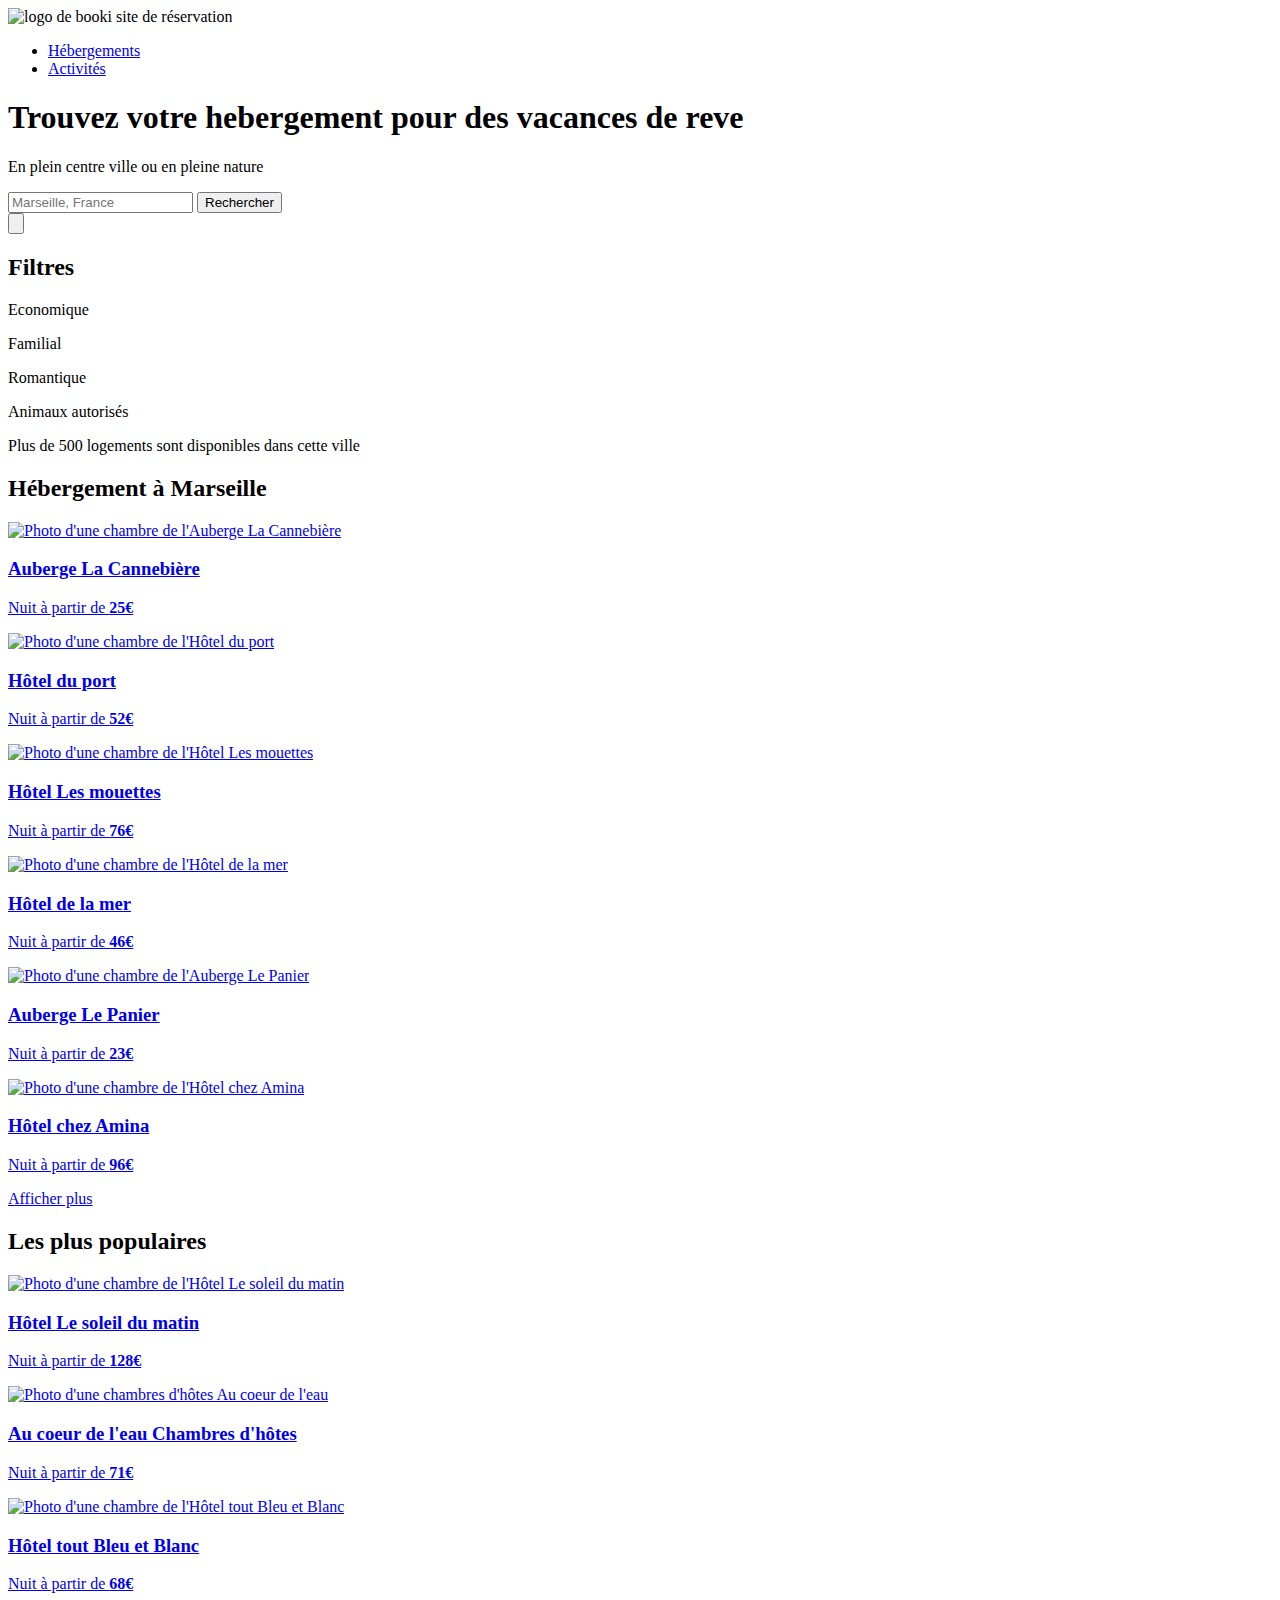
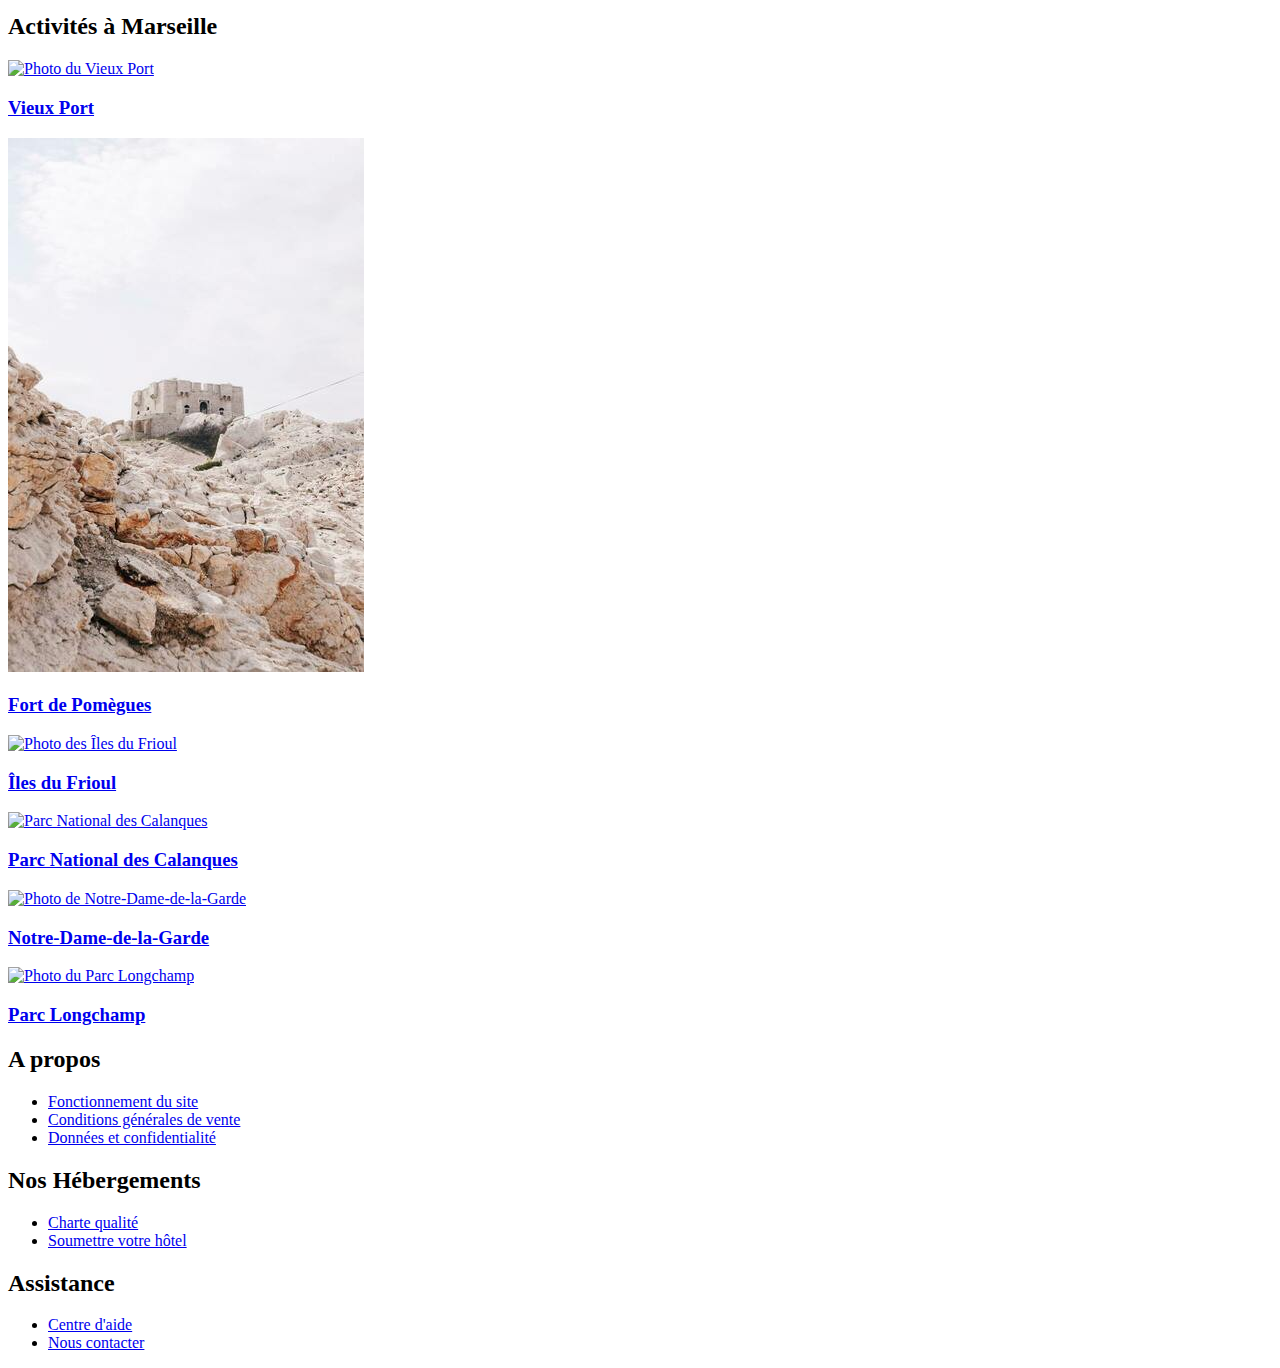
==== commit 3a6c158f: "reglages finaux" ====
--- a/index.html
+++ b/index.html
@@ -2,20 +2,20 @@
 <html lang="fr">
 
 <head>
-	<link rel="shortcut icon" href="/Images/logo/Logo-Booki.png" />
+	<link rel="shortcut icon" href="/images/logo/logo-booki.png" />
 	<title>Trouvez votre hébergement pour des vacances de rêve - Booky</title>
 	<meta charset="utf-8" />
 	<meta name="viewport" content="width=device-width, initial-scale=1.0">
 	<script src="https://kit.fontawesome.com/d1e7c2a7c9.js" crossorigin="anonymous"></script>
-	<link rel="stylesheet" href="./CSS/normalize.css">
-	<link rel="stylesheet" href="./CSS/styles.css">
+	<link rel="stylesheet" href="./css/normalize.css">
+	<link rel="stylesheet" href="./css/styles.css">
 </head>
 
 <body>
 	<div class="margin-header-main">
 		<header>
 			<div class="containerLogoNav">
-				<img src="./Images/logo/Logo-Booki.png" alt="logo de booki site de réservation" />
+				<img src="./images/logo/logo-booki.png" alt="logo de booki site de réservation" />
 				<!-- NAV -->
 				<nav class="nav">
 					<ul>
@@ -37,7 +37,7 @@
 				</div>
 				<!--  zone de saisie recherche -->
 				<input class="containerSearchBar__locationInput" type="search" name="saisieLocalisation"
-					placeholder="Marseille, France" size="20" maxlength="99" />
+					placeholder="Marseille, France" size="20" maxlength="99"/>
 				<!--  bouton envoi -->
 				<input class="containerSearchBar__searchButton" type="submit" value="Rechercher" />
 				<!--  bouton envoi RESPONSIVE   -->
@@ -290,40 +290,40 @@
 				<h2 class="activite-marseille_header">Activités à Marseille</h2>
 
 				<a href="#" class="cardActiviteMarseille cardActiviteMarseille__vieuxPort">
-					<img src="./Images/activites/Photo-du-Vieux-Port.jpg" alt="Photo du Vieux Port">
+					<img src="./Images/activites/photo-du-vieux-port.jpg" alt="Photo du Vieux Port">
 					<div class="cardActiviteMarseille__container-h3">
 						<h3>Vieux Port</h3>
 					</div>
 				</a>
 
 				<a href="#" class="cardActiviteMarseille cardActiviteMarseille__FortDePomegues">
-					<img src="./Images/activites/Photo-du-Fort-de-Pomègues.jpg" alt="Photo du Fort de Pomègues">
+					<img src="./Images/activites/photo-du-fort-de-pomegues.jpg" alt="Photo du Fort de Pomègues">
 					<div class="cardActiviteMarseille__container-h3">
 						<h3>Fort de Pomègues</h3>
 					</div>
 				</a>
 				<a href="#" class="cardActiviteMarseille cardActiviteMarseille__ilesDuFrioul">
-					<img src="./Images/activites/Photo-des-iles-du-Frioul.jpg" alt="Photo des Îles du Frioul">
+					<img src="./Images/activites/photo-des-iles-du-frioul.jpg" alt="Photo des Îles du Frioul">
 					<div class="cardActiviteMarseille__container-h3">
 						<h3>Îles du Frioul</h3>
 					</div>
 				</a>
 				<a href="#" class="cardActiviteMarseille cardActiviteMarseille__ParcNationalDesCalanques">
-					<img src="./Images/activites/Photo-Parc-National-des-Calanques.jpg"
+					<img src="./Images/activites/photo-parc-national-des-calanques.jpg"
 						alt="Parc National des Calanques">
 					<div class="cardActiviteMarseille__container-h3">
 						<h3>Parc National des Calanques</h3>
 					</div>
 				</a>
 				<a href="#" class="cardActiviteMarseille cardActiviteMarseille__NotreDameDeLaGarde">
-					<img src="./Images/activites/Photo-Notre-Dame-de-la-Garde.jpg"
+					<img src="./Images/activites/photo-notre-dame-de-la-garde.jpg"
 						alt="Photo de Notre-Dame-de-la-Garde">
 					<div class="cardActiviteMarseille__container-h3">
 						<h3>Notre-Dame-de-la-Garde</h3>
 					</div>
 				</a>
 				<a href="#" class="cardActiviteMarseille cardActiviteMarseille__ParcLonchamp">
-					<img src="./Images/activites/Photo-du-Parc-Longchamp.jpg" alt="Photo du Parc Longchamp">
+					<img src="./Images/activites/photo-du-parc-longchamp.jpg" alt="Photo du Parc Longchamp">
 					<div class="cardActiviteMarseille__container-h3">
 						<h3>Parc Longchamp</h3>
 					</div>
@@ -337,7 +337,7 @@
 	<footer>
 		<div class="container-footer">
 			<div class="container-lien-footer">
-				<h2><a href="#">A propos</a></h2>
+				<h2>A propos</h2>
 				<ul>
 					<li><a href="#">Fonctionnement du site</a></li>
 					<li><a href="#">Conditions générales de vente</a></li>
@@ -345,14 +345,14 @@
 				</ul>
 			</div>
 			<div class="container-lien-footer">
-				<h2><a href="#">Nos Hébergements</a></h2>
+				<h2>Nos Hébergements</h2>
 				<ul>
 					<li><a href="#">Charte qualité</a></li>
 					<li><a href="#">Soumettre votre hôtel</a></li>
 				</ul>
 			</div>
 			<div class="container-lien-footer">
-				<h2><a href="#">Assistance</a></h2>
+				<h2>Assistance</h2>
 				<ul>
 					<li><a href="#">Centre d'aide</a></li>
 					<li><a href="#">Nous contacter</a></li>
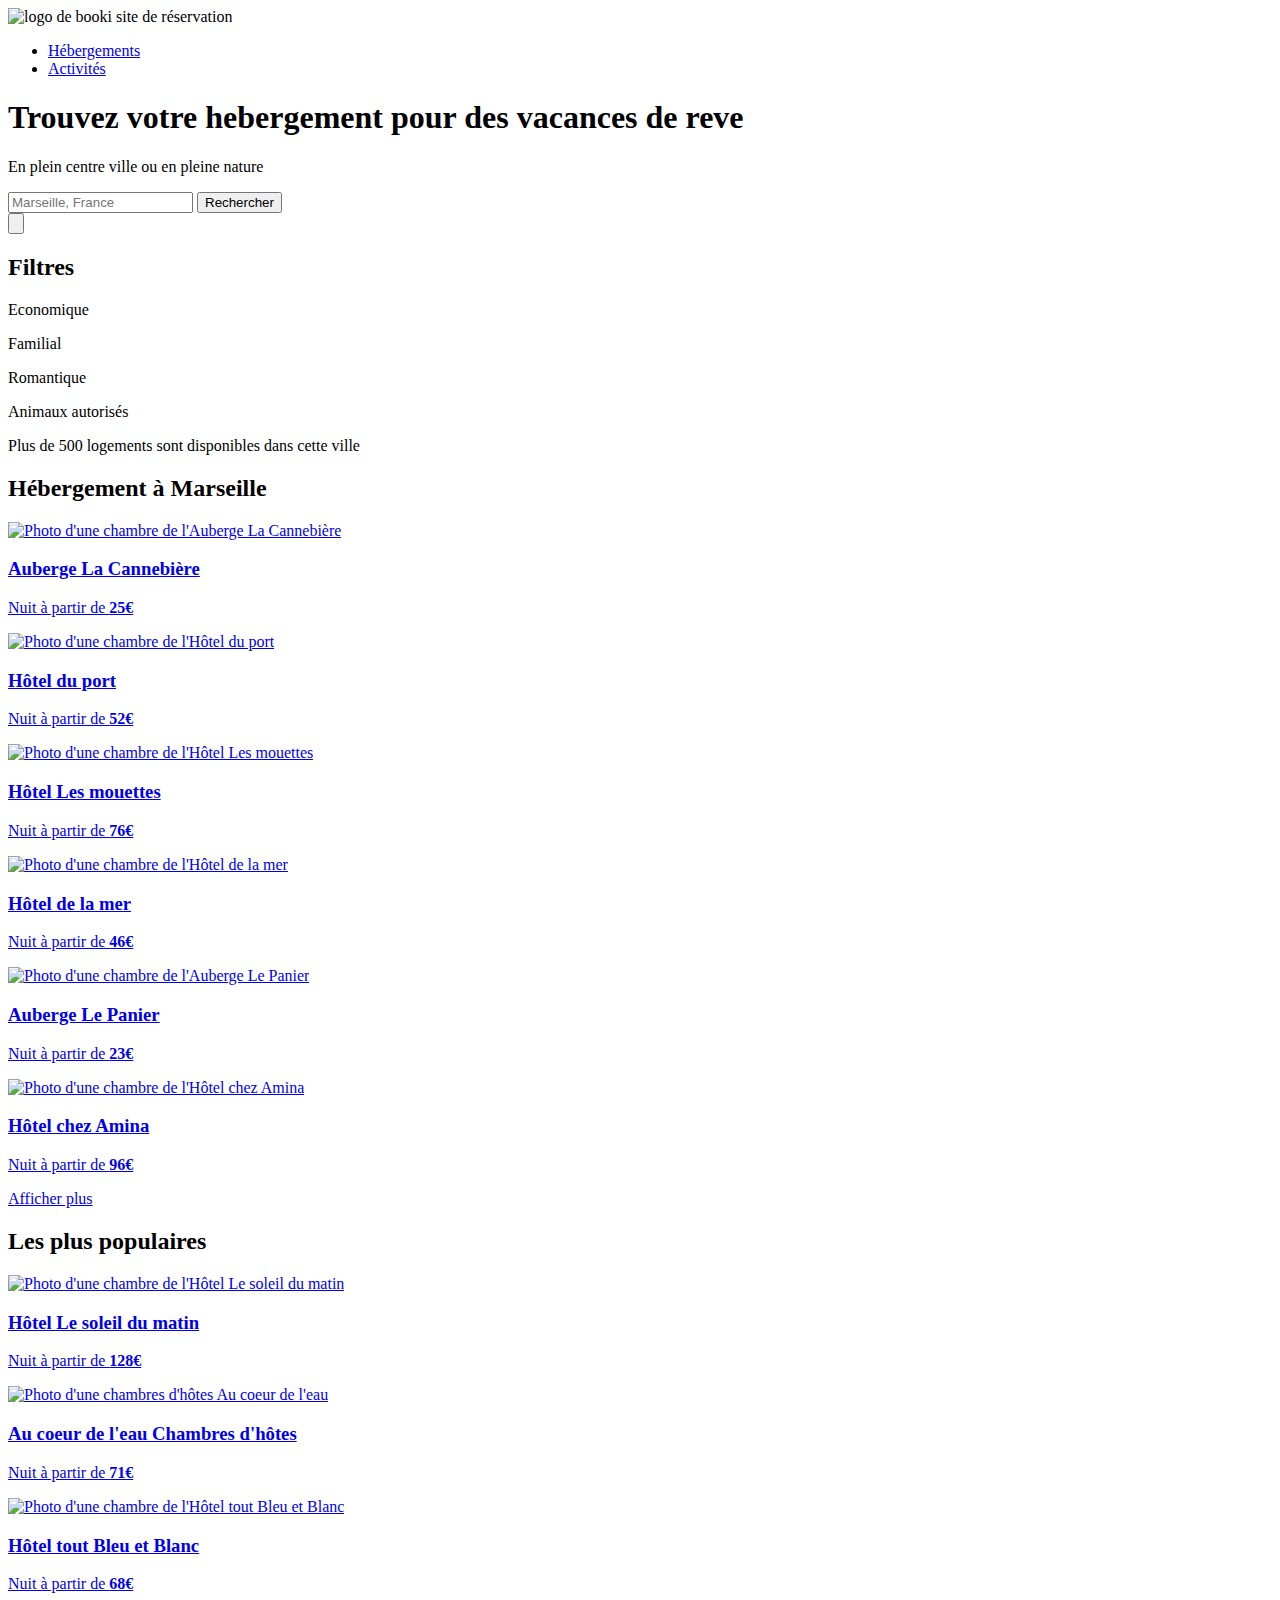
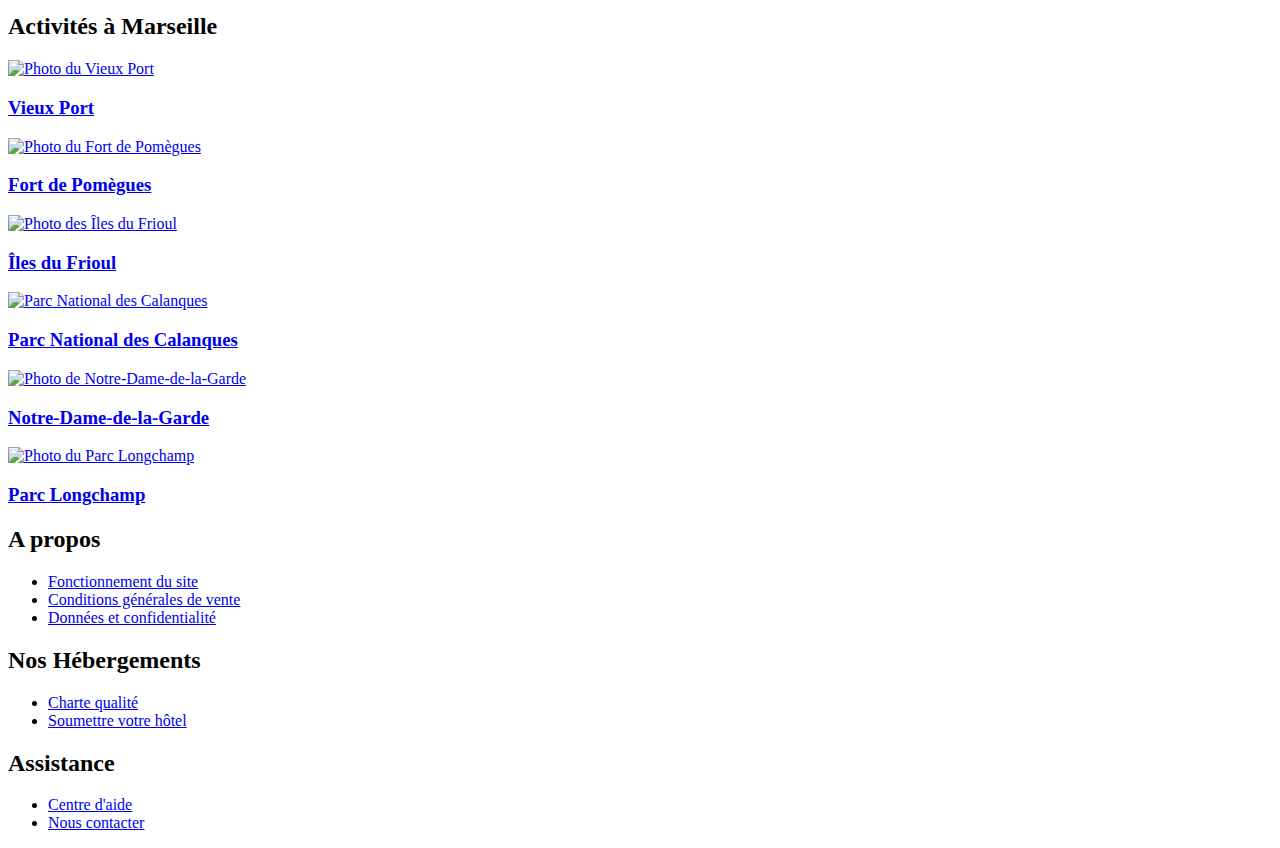
==== commit c40331e8: "Add files via upload" ====
--- a/index.html
+++ b/index.html
@@ -1,366 +1,366 @@
-<!DOCTYPE html>
-<html lang="fr">
-
-<head>
-	<link rel="shortcut icon" href="/images/logo/logo-booki.png" />
-	<title>Trouvez votre hébergement pour des vacances de rêve - Booky</title>
-	<meta charset="utf-8" />
-	<meta name="viewport" content="width=device-width, initial-scale=1.0">
-	<script src="https://kit.fontawesome.com/d1e7c2a7c9.js" crossorigin="anonymous"></script>
-	<link rel="stylesheet" href="./css/normalize.css">
-	<link rel="stylesheet" href="./css/styles.css">
-</head>
-
-<body>
-	<div class="margin-header-main">
-		<header>
-			<div class="containerLogoNav">
-				<img src="./images/logo/logo-booki.png" alt="logo de booki site de réservation" />
-				<!-- NAV -->
-				<nav class="nav">
-					<ul>
-						<li class="nav_hebergement"><a href="#SectionHebergementMarseille">Hébergements</a></li>
-						<li><a href="#activiteMarseille">Activités</a></li>
-					</ul>
-				</nav>
-			</div>
-
-			<h1>Trouvez votre hebergement pour des vacances de reve</h1>
-			<p>En plein centre ville ou en pleine nature</p>
-
-			<!-- BARRE DE RECHERCHE -->
-			<!-- container barre de recherche -->
-			<form class="containerSearchBar" method="post" action="traitement.php">
-				<!--  logo localisation -->
-				<div class="containerSearchBar__logoLocation">
-					<i class="fas fa-map-marker-alt"></i>
-				</div>
-				<!--  zone de saisie recherche -->
-				<input class="containerSearchBar__locationInput" type="search" name="saisieLocalisation"
-					placeholder="Marseille, France" size="20" maxlength="99"/>
-				<!--  bouton envoi -->
-				<input class="containerSearchBar__searchButton" type="submit" value="Rechercher" />
-				<!--  bouton envoi RESPONSIVE   -->
-				<div class="containerSearchMobile">
-					<input class="containerSearchMobile__searchButtonMobile" type="submit" value="" />
-					<div class="containerSearchMobile__searchLogoButtonMobile">
-						<i class="fas fa-search"></i>
-					</div>
-				</div>
-			</form>
-		</header>
-
-		<main>
-			<aside>
-				<!--  FILTRES   -->
-				<div class="aside__ContainerHeadingFilters">
-					<h2>Filtres</h2>
-					<div class="aside__Filters">
-						<div class="aside__Filters__ContainerFilter">
-							<p>Economique</p>
-							<div class="aside__Filters__ContainerFilter__ContainerIcone">
-								<i class="fas fa-money-bill-wave"></i>
-							</div>
-						</div>
-						<div class="aside__Filters__ContainerFilter">
-							<p>Familial</p>
-							<div class="aside__Filters__ContainerFilter__ContainerIcone">
-								<i class="fas fa-child"></i>
-							</div>
-						</div>
-						<div class="aside__Filters__ContainerFilter">
-							<p>Romantique</p>
-							<div class="aside__Filters__ContainerFilter__ContainerIcone">
-								<i class="fas fa-heart"></i>
-							</div>
-						</div>
-						<div class="aside__Filters__ContainerFilter">
-							<p>Animaux autorisés</p>
-							<div class="aside__Filters__ContainerFilter__ContainerIcone">
-								<i class="fas fa-dog"></i>
-							</div>
-						</div>
-					</div>
-				</div>
-
-				<!--  INFORMATION   -->
-				<div class="aside__Information">
-					<div class="aside__Information__ContainairInformationIcon">
-						<i class="fas fa-info"></i>
-					</div>
-					<P>Plus de 500 logements sont disponibles dans cette ville</P>
-				</div>
-			</aside>
-
-			<!-- CONTAINER HEBERGEMENT A MARSEILLE + PLUS POPULAIRES  -->
-
-			<div class="ContainerHebergementMarseillePlusPopulaires">
-
-				<!--  SECTION HEBERGEMENT A MARSEILLE   -->
-				<section id="SectionHebergementMarseille">
-					<h2>Hébergement à Marseille</h2>
-
-					<!--  CARDS   -->
-					<div class="ContainerHebergementMarseille">
-						<a href="#" class="cardHebergementMarseille">
-							<img src="./Images/hebergements/photo-auberge-la-cannebiere.jpg"
-								alt="Photo d'une chambre de l'Auberge La Cannebière">
-							<h3 class="cardHebergementMarseille__heading">Auberge La Cannebière</h3>
-							<p class="cardHebergementMarseille__paragraph">Nuit à partir de <strong>25€</strong></p>
-							<div class="cardHebergementMarseille__containerStars">
-								<div class="starsBlue">
-									<i class="fas fa-star"></i>
-									<i class="fas fa-star"></i>
-									<i class="fas fa-star"></i>
-									<i class="fas fa-star"></i>
-								</div>
-								<div class="starsGrey">
-									<i class="fas fa-star"></i>
-								</div>
-							</div>
-						</a>
-
-						<a href="#" class="cardHebergementMarseille">
-							<img src="./Images/hebergements/photo-hotel-du-port.jpg"
-								alt="Photo d'une chambre de l'Hôtel du port">
-							<h3 class="cardHebergementMarseille__heading">Hôtel du port</h3>
-							<p class="cardHebergementMarseille__paragraph">Nuit à partir de <strong>52€</strong></p>
-							<div class="cardHebergementMarseille__containerStars">
-								<div class="starsBlue">
-									<i class="fas fa-star"></i>
-									<i class="fas fa-star"></i>
-									<i class="fas fa-star"></i>
-									<i class="fas fa-star"></i>
-									<i class="fas fa-star"></i>
-								</div>
-							</div>
-						</a>
-						<a href="#" class="cardHebergementMarseille">
-							<img src="./Images/hebergements/photo-hotel-les-mouettes.jpg"
-								alt="Photo d'une chambre de l'Hôtel Les mouettes">
-							<h3 class="cardHebergementMarseille__heading">Hôtel Les mouettes</h3>
-							<p class="cardHebergementMarseille__paragraph">Nuit à partir de <strong>76€</strong></p>
-							<div class="cardHebergementMarseille__containerStars">
-								<div class="starsBlue">
-									<i class="fas fa-star"></i>
-									<i class="fas fa-star"></i>
-									<i class="fas fa-star"></i>
-									<i class="fas fa-star"></i>
-								</div>
-								<div class="starsGrey">
-									<i class="fas fa-star"></i>
-								</div>
-							</div>
-						</a>
-
-						<a href="#" class="cardHebergementMarseille">
-							<img src="./Images/hebergements/photo-hotel-de-la-mer.jpg"
-								alt="Photo d'une chambre de l'Hôtel de la mer">
-							<h3 class="cardHebergementMarseille__heading">Hôtel de la mer</h3>
-							<p class="cardHebergementMarseille__paragraph">Nuit à partir de <strong>46€</strong></p>
-							<div class="cardHebergementMarseille__containerStars">
-								<div class="starsBlue">
-									<i class="fas fa-star"></i>
-									<i class="fas fa-star"></i>
-									<i class="fas fa-star"></i>
-								</div>
-								<div class="starsGrey">
-									<i class="fas fa-star"></i>
-									<i class="fas fa-star"></i>
-								</div>
-							</div>
-						</a>
-
-						<a href="#" class="cardHebergementMarseille">
-							<img src="./Images/hebergements/auberge-le-panier.jpg"
-								alt="Photo d'une chambre de l'Auberge Le Panier">
-							<h3 class="cardHebergementMarseille__heading">Auberge Le Panier</h3>
-							<p class="cardHebergementMarseille__paragraph">Nuit à partir de <strong>23€</strong></p>
-							<div class="cardHebergementMarseille__containerStars">
-								<div class="starsBlue">
-									<i class="fas fa-star"></i>
-									<i class="fas fa-star"></i>
-									<i class="fas fa-star"></i>
-									<i class="fas fa-star"></i>
-								</div>
-								<div class="starsGrey">
-									<i class="fas fa-star"></i>
-								</div>
-							</div>
-						</a>
-
-						<a href="#" class="cardHebergementMarseille">
-							<img src="./Images/hebergements/photo-hotel-chez-amina.jpg"
-								alt="Photo d'une chambre de l'Hôtel chez Amina">
-							<h3 class="cardHebergementMarseille__heading">Hôtel chez Amina</h3>
-							<p class="cardHebergementMarseille__paragraph">Nuit à partir de <strong>96€</strong></p>
-							<div class="cardHebergementMarseille__containerStars">
-								<div class="starsBlue">
-									<i class="fas fa-star"></i>
-									<i class="fas fa-star"></i>
-									<i class="fas fa-star"></i>
-									<i class="fas fa-star"></i>
-									<i class="fas fa-star"></i>
-								</div>
-							</div>
-						</a>
-					</div>
-					<a class="SectionHebergementMarseille__Afficher-plus" href="#">Afficher plus</a>
-				</section>
-				<!--  SECTION LES PLUS POPULAIRES   -->
-				<section class="SectionPlusPopulaires">
-					<div class="ContainerheaderIcon">
-						<h2>Les plus populaires</h2>
-						<div class="ContainerheaderIcon_Icon">
-							<i class="fas fa-chart-line"></i>
-						</div>
-					</div>
-					<div class="ContainerPlusPopulaires">
-						<a href="#" class="cardPlusPopulaires">
-							<img src="./Images/hebergements/photo-hotel-le-soleil-du-matin.jpg"
-								alt="Photo d'une chambre de l'Hôtel Le soleil du matin">
-							<div class="cardPlusPopulaires_ContainerDescriptionStars">
-								<div class="Description">
-									<h3 class="cardPlusPopulaires__heading">Hôtel Le soleil du matin</h3>
-									<p class="cardPlusPopulaires__paragraph">Nuit à partir de <strong>128€</strong></p>
-								</div>
-								<div class="cardPlusPopulaires__containerStars">
-									<div class="starsBlue">
-										<i class="fas fa-star"></i>
-										<i class="fas fa-star"></i>
-										<i class="fas fa-star"></i>
-										<i class="fas fa-star"></i>
-										<i class="fas fa-star"></i>
-									</div>
-								</div>
-							</div>
-						</a>
-
-						<a href="#" class="cardPlusPopulaires">
-							<img src="./Images/hebergements/photo-au-coeur-de-l-eau-chambres-d-hotes.jpg"
-								alt="Photo d'une chambres d'hôtes Au coeur de l'eau ">
-							<div class="cardPlusPopulaires_ContainerDescriptionStars">
-								<div class="Description">
-									<h3 class="cardPlusPopulaires__heading">Au coeur de l'eau Chambres d'hôtes</h3>
-									<p class="cardPlusPopulaires__paragraph">Nuit à partir de <strong>71€</strong></p>
-								</div>
-								<div class="cardPlusPopulaires__containerStars">
-									<div class="starsBlue">
-										<i class="fas fa-star"></i>
-										<i class="fas fa-star"></i>
-										<i class="fas fa-star"></i>
-										<i class="fas fa-star"></i>
-									</div>
-									<div class="starsGrey">
-										<i class="fas fa-star"></i>
-									</div>
-								</div>
-							</div>
-						</a>
-
-
-						<a href="#" class="cardPlusPopulaires">
-							<img src="./Images/hebergements/photo-hotel-tout-bleu-et-blanc.jpg"
-								alt="Photo d'une chambre de l'Hôtel tout Bleu et Blanc">
-							<div class="cardPlusPopulaires_ContainerDescriptionStars">
-								<div class="Description">
-									<h3 class="cardPlusPopulaires__heading">Hôtel tout Bleu et Blanc</h3>
-									<p class="cardPlusPopulaires__paragraph">Nuit à partir de <strong>68€</strong></p>
-								</div>
-								<div class="cardPlusPopulaires__containerStars">
-									<div class="starsBlue">
-										<i class="fas fa-star"></i>
-										<i class="fas fa-star"></i>
-										<i class="fas fa-star"></i>
-										<i class="fas fa-star"></i>
-									</div>
-									<div class="starsGrey">
-										<i class="fas fa-star"></i>
-									</div>
-								</div>
-							</div>
-						</a>
-					</div>
-				</section>
-			</div>
-
-			<!--  SECTION ACTIVITE MARSEILLE   -->
-
-			<section id="activiteMarseille">
-				<h2 class="activite-marseille_header">Activités à Marseille</h2>
-
-				<a href="#" class="cardActiviteMarseille cardActiviteMarseille__vieuxPort">
-					<img src="./Images/activites/photo-du-vieux-port.jpg" alt="Photo du Vieux Port">
-					<div class="cardActiviteMarseille__container-h3">
-						<h3>Vieux Port</h3>
-					</div>
-				</a>
-
-				<a href="#" class="cardActiviteMarseille cardActiviteMarseille__FortDePomegues">
-					<img src="./Images/activites/photo-du-fort-de-pomegues.jpg" alt="Photo du Fort de Pomègues">
-					<div class="cardActiviteMarseille__container-h3">
-						<h3>Fort de Pomègues</h3>
-					</div>
-				</a>
-				<a href="#" class="cardActiviteMarseille cardActiviteMarseille__ilesDuFrioul">
-					<img src="./Images/activites/photo-des-iles-du-frioul.jpg" alt="Photo des Îles du Frioul">
-					<div class="cardActiviteMarseille__container-h3">
-						<h3>Îles du Frioul</h3>
-					</div>
-				</a>
-				<a href="#" class="cardActiviteMarseille cardActiviteMarseille__ParcNationalDesCalanques">
-					<img src="./Images/activites/photo-parc-national-des-calanques.jpg"
-						alt="Parc National des Calanques">
-					<div class="cardActiviteMarseille__container-h3">
-						<h3>Parc National des Calanques</h3>
-					</div>
-				</a>
-				<a href="#" class="cardActiviteMarseille cardActiviteMarseille__NotreDameDeLaGarde">
-					<img src="./Images/activites/photo-notre-dame-de-la-garde.jpg"
-						alt="Photo de Notre-Dame-de-la-Garde">
-					<div class="cardActiviteMarseille__container-h3">
-						<h3>Notre-Dame-de-la-Garde</h3>
-					</div>
-				</a>
-				<a href="#" class="cardActiviteMarseille cardActiviteMarseille__ParcLonchamp">
-					<img src="./Images/activites/photo-du-parc-longchamp.jpg" alt="Photo du Parc Longchamp">
-					<div class="cardActiviteMarseille__container-h3">
-						<h3>Parc Longchamp</h3>
-					</div>
-				</a>
-
-			</section>
-		</main>
-	</div>
-
-	<!--  FOOTER   -->
-	<footer>
-		<div class="container-footer">
-			<div class="container-lien-footer">
-				<h2>A propos</h2>
-				<ul>
-					<li><a href="#">Fonctionnement du site</a></li>
-					<li><a href="#">Conditions générales de vente</a></li>
-					<li><a href="#">Données et confidentialité</a></li>
-				</ul>
-			</div>
-			<div class="container-lien-footer">
-				<h2>Nos Hébergements</h2>
-				<ul>
-					<li><a href="#">Charte qualité</a></li>
-					<li><a href="#">Soumettre votre hôtel</a></li>
-				</ul>
-			</div>
-			<div class="container-lien-footer">
-				<h2>Assistance</h2>
-				<ul>
-					<li><a href="#">Centre d'aide</a></li>
-					<li><a href="#">Nous contacter</a></li>
-				</ul>
-			</div>
-		</div>
-	</footer>
-
-</body>
-
+<!DOCTYPE html>
+<html lang="fr">
+
+<head>
+	<link rel="shortcut icon" href="/images/logo/logo-booki.png" />
+	<title>Trouvez votre hébergement pour des vacances de rêve - Booky</title>
+	<meta charset="utf-8" />
+	<meta name="viewport" content="width=device-width, initial-scale=1.0">
+	<script src="https://kit.fontawesome.com/d1e7c2a7c9.js" crossorigin="anonymous"></script>
+	<link rel="stylesheet" href="./css/normalize.css">
+	<link rel="stylesheet" href="./css/styles.css">
+</head>
+
+<body>
+	<div class="margin-header-main">
+		<header>
+			<div class="containerLogoNav">
+				<img src="./images/logo/logo-booki.png" alt="logo de booki site de réservation" />
+				<!-- NAV -->
+				<nav class="nav">
+					<ul>
+						<li class="nav_hebergement"><a href="#SectionHebergementMarseille">Hébergements</a></li>
+						<li><a href="#activiteMarseille">Activités</a></li>
+					</ul>
+				</nav>
+			</div>
+
+			<h1>Trouvez votre hebergement pour des vacances de reve</h1>
+			<p>En plein centre ville ou en pleine nature</p>
+
+			<!-- BARRE DE RECHERCHE -->
+			<!-- container barre de recherche -->
+			<form class="containerSearchBar" method="post" action="traitement.php">
+				<!--  logo localisation -->
+				<div class="containerSearchBar__logoLocation">
+					<i class="fas fa-map-marker-alt"></i>
+				</div>
+				<!--  zone de saisie recherche -->
+				<input class="containerSearchBar__locationInput" type="search" name="saisieLocalisation"
+					placeholder="Marseille, France" size="20" maxlength="99"/>
+				<!--  bouton envoi -->
+				<input class="containerSearchBar__searchButton" type="submit" value="Rechercher" />
+				<!--  bouton envoi RESPONSIVE   -->
+				<div class="containerSearchMobile">
+					<input class="containerSearchMobile__searchButtonMobile" type="submit" value="" />
+					<div class="containerSearchMobile__searchLogoButtonMobile">
+						<i class="fas fa-search"></i>
+					</div>
+				</div>
+			</form>
+		</header>
+
+		<main>
+			<aside>
+				<!--  FILTRES   -->
+				<div class="aside__ContainerHeadingFilters">
+					<h2>Filtres</h2>
+					<div class="aside__Filters">
+						<div class="aside__Filters__ContainerFilter">
+							<p>Economique</p>
+							<div class="aside__Filters__ContainerFilter__ContainerIcone">
+								<i class="fas fa-money-bill-wave"></i>
+							</div>
+						</div>
+						<div class="aside__Filters__ContainerFilter">
+							<p>Familial</p>
+							<div class="aside__Filters__ContainerFilter__ContainerIcone">
+								<i class="fas fa-child"></i>
+							</div>
+						</div>
+						<div class="aside__Filters__ContainerFilter">
+							<p>Romantique</p>
+							<div class="aside__Filters__ContainerFilter__ContainerIcone">
+								<i class="fas fa-heart"></i>
+							</div>
+						</div>
+						<div class="aside__Filters__ContainerFilter">
+							<p>Animaux autorisés</p>
+							<div class="aside__Filters__ContainerFilter__ContainerIcone">
+								<i class="fas fa-dog"></i>
+							</div>
+						</div>
+					</div>
+				</div>
+
+				<!--  INFORMATION   -->
+				<div class="aside__Information">
+					<div class="aside__Information__ContainairInformationIcon">
+						<i class="fas fa-info"></i>
+					</div>
+					<P>Plus de 500 logements sont disponibles dans cette ville</P>
+				</div>
+			</aside>
+
+			<!-- CONTAINER HEBERGEMENT A MARSEILLE + PLUS POPULAIRES  -->
+
+			<div class="ContainerHebergementMarseillePlusPopulaires">
+
+				<!--  SECTION HEBERGEMENT A MARSEILLE   -->
+				<section id="SectionHebergementMarseille">
+					<h2>Hébergement à Marseille</h2>
+
+					<!--  CARDS   -->
+					<div class="ContainerHebergementMarseille">
+						<a href="#" class="cardHebergementMarseille">
+							<img src="./Images/hebergements/photo-auberge-la-cannebiere.jpg"
+								alt="Photo d'une chambre de l'Auberge La Cannebière">
+							<h3 class="cardHebergementMarseille__heading">Auberge La Cannebière</h3>
+							<p class="cardHebergementMarseille__paragraph">Nuit à partir de <strong>25€</strong></p>
+							<div class="cardHebergementMarseille__containerStars">
+								<div class="starsBlue">
+									<i class="fas fa-star"></i>
+									<i class="fas fa-star"></i>
+									<i class="fas fa-star"></i>
+									<i class="fas fa-star"></i>
+								</div>
+								<div class="starsGrey">
+									<i class="fas fa-star"></i>
+								</div>
+							</div>
+						</a>
+
+						<a href="#" class="cardHebergementMarseille">
+							<img src="./Images/hebergements/photo-hotel-du-port.jpg"
+								alt="Photo d'une chambre de l'Hôtel du port">
+							<h3 class="cardHebergementMarseille__heading">Hôtel du port</h3>
+							<p class="cardHebergementMarseille__paragraph">Nuit à partir de <strong>52€</strong></p>
+							<div class="cardHebergementMarseille__containerStars">
+								<div class="starsBlue">
+									<i class="fas fa-star"></i>
+									<i class="fas fa-star"></i>
+									<i class="fas fa-star"></i>
+									<i class="fas fa-star"></i>
+									<i class="fas fa-star"></i>
+								</div>
+							</div>
+						</a>
+						<a href="#" class="cardHebergementMarseille">
+							<img src="./Images/hebergements/photo-hotel-les-mouettes.jpg"
+								alt="Photo d'une chambre de l'Hôtel Les mouettes">
+							<h3 class="cardHebergementMarseille__heading">Hôtel Les mouettes</h3>
+							<p class="cardHebergementMarseille__paragraph">Nuit à partir de <strong>76€</strong></p>
+							<div class="cardHebergementMarseille__containerStars">
+								<div class="starsBlue">
+									<i class="fas fa-star"></i>
+									<i class="fas fa-star"></i>
+									<i class="fas fa-star"></i>
+									<i class="fas fa-star"></i>
+								</div>
+								<div class="starsGrey">
+									<i class="fas fa-star"></i>
+								</div>
+							</div>
+						</a>
+
+						<a href="#" class="cardHebergementMarseille">
+							<img src="./Images/hebergements/photo-hotel-de-la-mer.jpg"
+								alt="Photo d'une chambre de l'Hôtel de la mer">
+							<h3 class="cardHebergementMarseille__heading">Hôtel de la mer</h3>
+							<p class="cardHebergementMarseille__paragraph">Nuit à partir de <strong>46€</strong></p>
+							<div class="cardHebergementMarseille__containerStars">
+								<div class="starsBlue">
+									<i class="fas fa-star"></i>
+									<i class="fas fa-star"></i>
+									<i class="fas fa-star"></i>
+								</div>
+								<div class="starsGrey">
+									<i class="fas fa-star"></i>
+									<i class="fas fa-star"></i>
+								</div>
+							</div>
+						</a>
+
+						<a href="#" class="cardHebergementMarseille">
+							<img src="./Images/hebergements/auberge-le-panier.jpg"
+								alt="Photo d'une chambre de l'Auberge Le Panier">
+							<h3 class="cardHebergementMarseille__heading">Auberge Le Panier</h3>
+							<p class="cardHebergementMarseille__paragraph">Nuit à partir de <strong>23€</strong></p>
+							<div class="cardHebergementMarseille__containerStars">
+								<div class="starsBlue">
+									<i class="fas fa-star"></i>
+									<i class="fas fa-star"></i>
+									<i class="fas fa-star"></i>
+									<i class="fas fa-star"></i>
+								</div>
+								<div class="starsGrey">
+									<i class="fas fa-star"></i>
+								</div>
+							</div>
+						</a>
+
+						<a href="#" class="cardHebergementMarseille">
+							<img src="./Images/hebergements/photo-hotel-chez-amina.jpg"
+								alt="Photo d'une chambre de l'Hôtel chez Amina">
+							<h3 class="cardHebergementMarseille__heading">Hôtel chez Amina</h3>
+							<p class="cardHebergementMarseille__paragraph">Nuit à partir de <strong>96€</strong></p>
+							<div class="cardHebergementMarseille__containerStars">
+								<div class="starsBlue">
+									<i class="fas fa-star"></i>
+									<i class="fas fa-star"></i>
+									<i class="fas fa-star"></i>
+									<i class="fas fa-star"></i>
+									<i class="fas fa-star"></i>
+								</div>
+							</div>
+						</a>
+					</div>
+					<a class="SectionHebergementMarseille__Afficher-plus" href="#">Afficher plus</a>
+				</section>
+				<!--  SECTION LES PLUS POPULAIRES   -->
+				<section class="SectionPlusPopulaires">
+					<div class="ContainerheaderIcon">
+						<h2>Les plus populaires</h2>
+						<div class="ContainerheaderIcon_Icon">
+							<i class="fas fa-chart-line"></i>
+						</div>
+					</div>
+					<div class="ContainerPlusPopulaires">
+						<a href="#" class="cardPlusPopulaires">
+							<img src="./Images/hebergements/photo-hotel-le-soleil-du-matin.jpg"
+								alt="Photo d'une chambre de l'Hôtel Le soleil du matin">
+							<div class="cardPlusPopulaires_ContainerDescriptionStars">
+								<div class="Description">
+									<h3 class="cardPlusPopulaires__heading">Hôtel Le soleil du matin</h3>
+									<p class="cardPlusPopulaires__paragraph">Nuit à partir de <strong>128€</strong></p>
+								</div>
+								<div class="cardPlusPopulaires__containerStars">
+									<div class="starsBlue">
+										<i class="fas fa-star"></i>
+										<i class="fas fa-star"></i>
+										<i class="fas fa-star"></i>
+										<i class="fas fa-star"></i>
+										<i class="fas fa-star"></i>
+									</div>
+								</div>
+							</div>
+						</a>
+
+						<a href="#" class="cardPlusPopulaires">
+							<img src="./Images/hebergements/photo-au-coeur-de-l-eau-chambres-d-hotes.jpg"
+								alt="Photo d'une chambres d'hôtes Au coeur de l'eau ">
+							<div class="cardPlusPopulaires_ContainerDescriptionStars">
+								<div class="Description">
+									<h3 class="cardPlusPopulaires__heading">Au coeur de l'eau Chambres d'hôtes</h3>
+									<p class="cardPlusPopulaires__paragraph">Nuit à partir de <strong>71€</strong></p>
+								</div>
+								<div class="cardPlusPopulaires__containerStars">
+									<div class="starsBlue">
+										<i class="fas fa-star"></i>
+										<i class="fas fa-star"></i>
+										<i class="fas fa-star"></i>
+										<i class="fas fa-star"></i>
+									</div>
+									<div class="starsGrey">
+										<i class="fas fa-star"></i>
+									</div>
+								</div>
+							</div>
+						</a>
+
+
+						<a href="#" class="cardPlusPopulaires">
+							<img src="./Images/hebergements/photo-hotel-tout-bleu-et-blanc.jpg"
+								alt="Photo d'une chambre de l'Hôtel tout Bleu et Blanc">
+							<div class="cardPlusPopulaires_ContainerDescriptionStars">
+								<div class="Description">
+									<h3 class="cardPlusPopulaires__heading">Hôtel tout Bleu et Blanc</h3>
+									<p class="cardPlusPopulaires__paragraph">Nuit à partir de <strong>68€</strong></p>
+								</div>
+								<div class="cardPlusPopulaires__containerStars">
+									<div class="starsBlue">
+										<i class="fas fa-star"></i>
+										<i class="fas fa-star"></i>
+										<i class="fas fa-star"></i>
+										<i class="fas fa-star"></i>
+									</div>
+									<div class="starsGrey">
+										<i class="fas fa-star"></i>
+									</div>
+								</div>
+							</div>
+						</a>
+					</div>
+				</section>
+			</div>
+
+			<!--  SECTION ACTIVITE MARSEILLE   -->
+
+			<section id="activiteMarseille">
+				<h2 class="activite-marseille_header">Activités à Marseille</h2>
+
+				<a href="#" class="cardActiviteMarseille cardActiviteMarseille__vieuxPort">
+					<img src="./Images/activites/photo-du-vieux-port.jpg" alt="Photo du Vieux Port">
+					<div class="cardActiviteMarseille__container-h3">
+						<h3>Vieux Port</h3>
+					</div>
+				</a>
+
+				<a href="#" class="cardActiviteMarseille cardActiviteMarseille__FortDePomegues">
+					<img src="./Images/activites/photo-du-fort-de-pomegues.jpg" alt="Photo du Fort de Pomègues">
+					<div class="cardActiviteMarseille__container-h3">
+						<h3>Fort de Pomègues</h3>
+					</div>
+				</a>
+				<a href="#" class="cardActiviteMarseille cardActiviteMarseille__ilesDuFrioul">
+					<img src="./Images/activites/photo-des-iles-du-frioul.jpg" alt="Photo des Îles du Frioul">
+					<div class="cardActiviteMarseille__container-h3">
+						<h3>Îles du Frioul</h3>
+					</div>
+				</a>
+				<a href="#" class="cardActiviteMarseille cardActiviteMarseille__ParcNationalDesCalanques">
+					<img src="./Images/activites/photo-parc-national-des-calanques.jpg"
+						alt="Parc National des Calanques">
+					<div class="cardActiviteMarseille__container-h3">
+						<h3>Parc National des Calanques</h3>
+					</div>
+				</a>
+				<a href="#" class="cardActiviteMarseille cardActiviteMarseille__NotreDameDeLaGarde">
+					<img src="./Images/activites/photo-notre-dame-de-la-garde.jpg"
+						alt="Photo de Notre-Dame-de-la-Garde">
+					<div class="cardActiviteMarseille__container-h3">
+						<h3>Notre-Dame-de-la-Garde</h3>
+					</div>
+				</a>
+				<a href="#" class="cardActiviteMarseille cardActiviteMarseille__ParcLonchamp">
+					<img src="./Images/activites/photo-du-parc-longchamp.jpg" alt="Photo du Parc Longchamp">
+					<div class="cardActiviteMarseille__container-h3">
+						<h3>Parc Longchamp</h3>
+					</div>
+				</a>
+
+			</section>
+		</main>
+	</div>
+
+	<!--  FOOTER   -->
+	<footer>
+		<div class="container-footer">
+			<div class="container-lien-footer">
+				<h2>A propos</h2>
+				<ul>
+					<li><a href="#">Fonctionnement du site</a></li>
+					<li><a href="#">Conditions générales de vente</a></li>
+					<li><a href="#">Données et confidentialité</a></li>
+				</ul>
+			</div>
+			<div class="container-lien-footer">
+				<h2>Nos Hébergements</h2>
+				<ul>
+					<li><a href="#">Charte qualité</a></li>
+					<li><a href="#">Soumettre votre hôtel</a></li>
+				</ul>
+			</div>
+			<div class="container-lien-footer">
+				<h2>Assistance</h2>
+				<ul>
+					<li><a href="#">Centre d'aide</a></li>
+					<li><a href="#">Nous contacter</a></li>
+				</ul>
+			</div>
+		</div>
+	</footer>
+
+</body>
+
 </html>